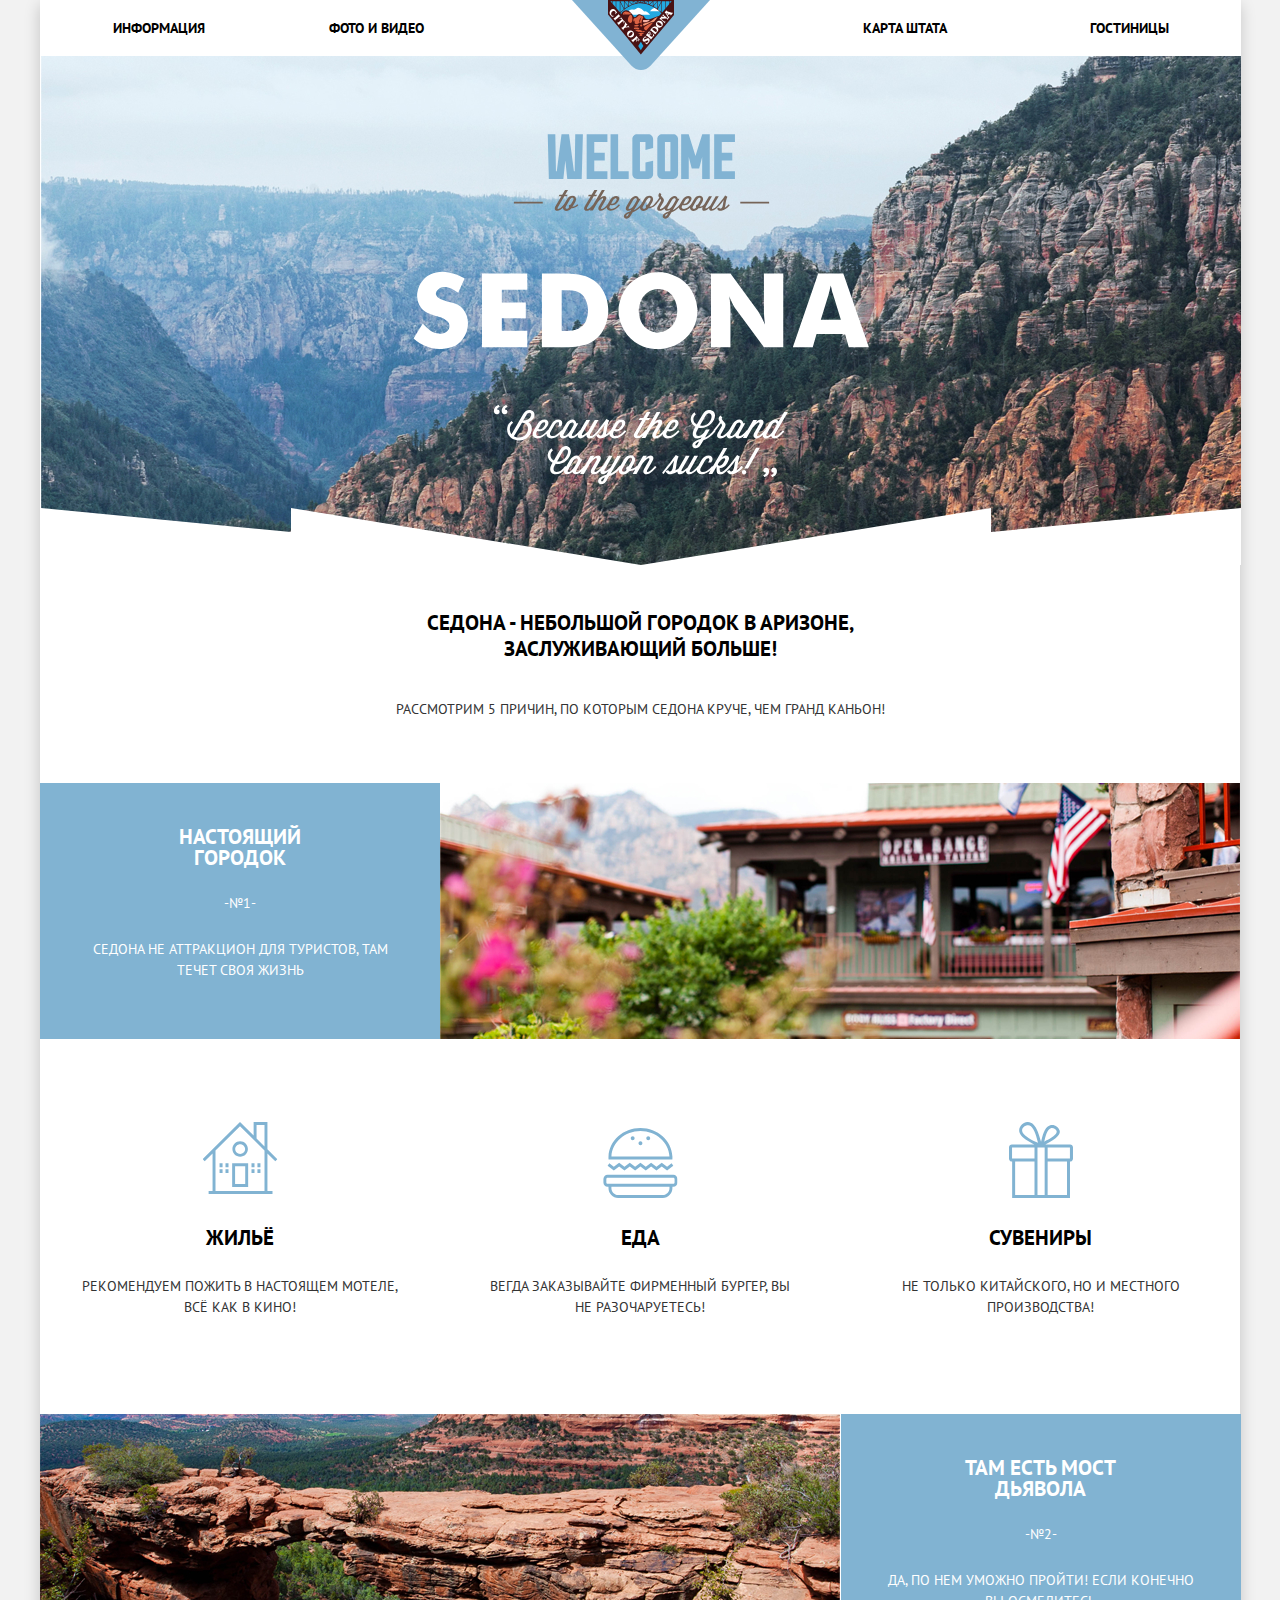
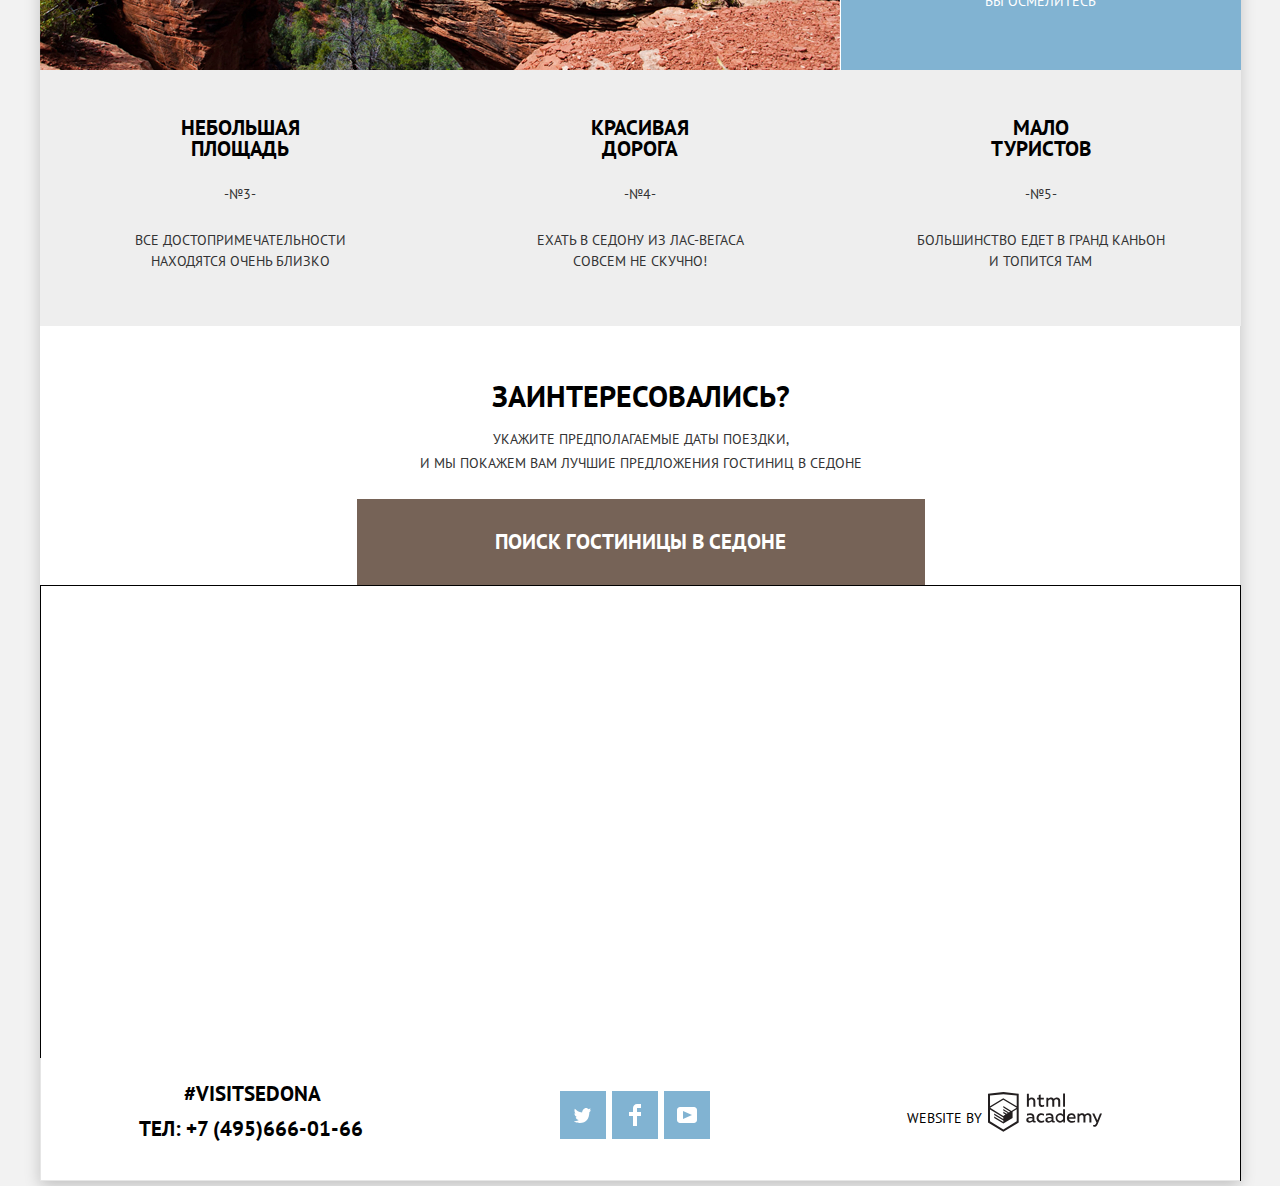
==== index.html @ f9f42993 "Начало скрипта" ====
<!DOCTYPE html>
<html class="page" lang="ru">
<head>
  <meta charset="UTF-8">
  <title>HTML Academy: Седона</title>
  <link href="css/normalize.css" rel="stylesheet">
  <link href="css/style.css" rel="stylesheet">
  <link rel="icon" href="favicon.ico">
  <link rel="icon" href="img/icons/152.svg" type="image/svg+xml">
  <link rel="apple-touch-icon" href="img/icons/152.png">
</head>
<body class="page-body home-body">
<header class="main-header">
  <nav class="main-navigation high-line">
    <ul class="site-list-navigation">
      <li class="site-item">
        <a class="navigation-item" href="#">информация</a>
      </li>
      <li class="site-item">
        <a class="navigation-item" href="#">фото и видео</a>
      </li>
      <li class="site-item">
        <a class="navigation-item" href="#">карта штата</a>
      </li>
      <li class="site-item">
        <a class="navigation-item" href="catalog.html">гостиницы</a>
      </li>
    </ul>
    <a class="main-header-logo" href="index.html">
      <img src="img/logo.svg" width="138" height="70" alt="Логотип сайта городка Седона">
    </a>
  </nav>
</header>
<main class="container">
  <section class="welcome-image">
    <img class="welcome-text" src="img/welcome.svg" width="457" height="351" alt="Приветственные слова">
    <h1 class="visually-hidden">sedona</h1>
  </section>
  <section class="features">
    <div class="promo">
      <h2 class="title promo-slogan high-line">Седона - небольшой городок в Аризоне, заслуживающий больше!</h2>
      <p class="promo-text thin-text gray-text high-line">Рассмотрим 5 причин, по которым Седона круче, чем гранд
        каньон!</p>
    </div>
    <ul class="features-list">
      <li class="feature-item-big">
        <div class="feature-blue">
          <h3 class="title feature-subtitle">Настоящий городок</h3>
          <p class="number thin-text">-№1-</p>
          <p class="thin-text">Седона не аттракцион для туристов, там течет своя жизнь</p>
        </div>
        <img class="feature-img-first" src="img/town.jpg" width="800" height="256" alt="Фото зданий города Седона">
        <ul class="features-list full-w">
          <li class="feature-item">
            <h4 class="title house">Жильё</h4>
            <p class="features-desc-mini thin-text gray-text">Рекомендуем пожить в настоящем мотеле, всё как в кино!</p>
          </li>
          <li class="feature-item">
            <h4 class="title food">Еда</h4>
            <p class="features-desc-mini thin-text gray-text">Вегда заказывайте фирменный бургер, вы не
              разочаруетесь!</p>
          </li>
          <li class="feature-item">
            <h4 class="title souvenirs">Сувениры</h4>
            <p class="features-desc-mini thin-text gray-text">Не только китайского, но и местного производства!</p>
          </li>
        </ul>
      </li>
      <li class="feature-item-big">
        <img class="feature-img-second" src="img/bridge.jpg" width="800" height="256"
             alt="Фото моста дьявола города Сегода">
        <div class="feature-blue">
          <h3 class="title feature-subtitle">Там есть мост дьявола</h3>
          <p class="number thin-text">-№2-</p>
          <p class="thin-text">Да, по нем уможно пройти! Если конечно вы осмелитесь</p>
        </div>
      </li>
      <li class="feature-item">
        <div class="feature-gray">
          <h3 class="title feature-subtitle-gray">Небольшая площадь</h3>
          <p class="number thin-text gray-text">-№3-</p>
          <p class="features-desc thin-text gray-text">Все достопримечательности находятся очень близко</p>
        </div>
      </li>
      <li class="feature-item">
        <div class="feature-gray">
          <h3 class="title feature-subtitle-gray">Красивая дорога</h3>
          <p class="number thin-text gray-text">-№4-</p>
          <p class="features-desc thin-text gray-text">Ехать в Седону из Лас-Вегаса совсем не скучно!</p>
        </div>
      </li>
      <li class="feature-item">
        <div class="feature-gray">
          <h3 class="title feature-subtitle-gray">Мало туристов</h3>
          <p class="number thin-text gray-text">-№5-</p>
          <p class="features-desc thin-text gray-text">Большинство едет в Гранд Каньон и топится там</p>
        </div>
      </li>
    </ul>
  </section>
  <section class="search-hotels">
    <h2 class="search-title">Заинтересовались?</h2>
    <p class="search-info thin-text gray-text">Укажите предполагаемые даты поездки,<br> и мы покажем вам лучшие
      предложения гостиниц в Седоне</p>
    <button class="button button-big button-brown" type="button" aria-label="Форма для выбора дат и количества человек">
      Поиcк гостиницы в Седоне
    </button>
    <section class="search-form modal-close">
    <form class="<!--search-form modal-close--> form-hotels" action="https://echo.htmlacademy.ru" method="post">
      <label class="search-date" for="search-date-in">
        <p class="label-text">Дата заезда:</p>
        <div class="input-data-wrapper">
          <input class="search-input-data" id="search-date-in" type="text" name="date-in" placeholder="24 апреля 2017">
          <svg class="calendar" width="21" height="23" viewBox="0 0 21 23" fill="none"
               xmlns="http://www.w3.org/2000/svg">
            <path fill-rule="evenodd" clip-rule="evenodd"
                  d="M16.406 3.02498H19.251C20.217 3.02498 21 3.84698 21 4.86198V21.164C21 22.179 20.217 23 19.251 23H1.75C0.784 23 0 22.179 0 21.164V4.86198C0 3.84698 0.784 3.02498 1.75 3.02498H4.593V1.64798C4.593 1.26698 4.887 0.958984 5.25 0.958984C5.612 0.958984 5.906 1.26698 5.906 1.64798V3.02498H9.844V1.64798C9.844 1.26698 10.138 0.958984 10.501 0.958984C10.862 0.958984 11.156 1.26698 11.156 1.64798V3.02498H15.094V1.64798C15.094 1.26698 15.387 0.958984 15.75 0.958984C16.112 0.958984 16.406 1.26698 16.406 1.64798V3.02498ZM19.5646 21.484C19.6466 21.3979 19.691 21.2828 19.688 21.164H19.689V4.86198C19.689 4.60898 19.493 4.40298 19.252 4.40298H16.407V5.78098C16.407 6.16198 16.113 6.46998 15.751 6.46998C15.388 6.46998 15.095 6.16198 15.095 5.78098V4.40298H11.157V5.78098C11.157 6.16198 10.863 6.46998 10.502 6.46998C10.139 6.46998 9.845 6.16198 9.845 5.78098V4.40298H5.907V5.78098C5.907 6.16198 5.613 6.46998 5.251 6.46998C4.888 6.46998 4.594 6.16198 4.594 5.78098V4.40298H1.75C1.50263 4.40953 1.30696 4.61458 1.312 4.86198V21.164C1.30696 21.4114 1.50263 21.6164 1.75 21.623H19.251C19.3698 21.6201 19.4826 21.5701 19.5646 21.484Z"
                  fill="#A9A9A9"/>
            <path fill-rule="evenodd" clip-rule="evenodd"
                  d="M4.59399 9.2251H7.21899V11.2911H4.59399V9.2251ZM4.59399 12.6681H7.21899V14.7351H4.59399V12.6681ZM7.21899 16.1121H4.59399V18.1781H7.21899V16.1121ZM9.18799 16.1121H11.813V18.1781H9.18799V16.1121ZM11.813 12.6681H9.18799V14.7351H11.813V12.6681ZM9.18799 9.2251H11.813V11.2911H9.18799V9.2251ZM16.406 16.1121H13.781V18.1781H16.406V16.1121ZM13.781 12.6681H16.406V14.7351H13.781V12.6681ZM16.406 9.2251H13.781V11.2911H16.406V9.2251Z"
                  fill="#A9A9A9"/>
          </svg>
        </div>
      </label>
      <label class="search-date" for="search-date-out">
        <p class="label-text">Дата выезда:</p>
        <div class="input-data-wrapper">
          <input class="search-input-data" id="search-date-out" type="text" name="date-out" placeholder="4 июля 2017">
          <svg class="calendar" width="21" height="23" viewBox="0 0 21 23" fill="none"
               xmlns="http://www.w3.org/2000/svg">
            <path fill-rule="evenodd" clip-rule="evenodd"
                  d="M16.406 3.02498H19.251C20.217 3.02498 21 3.84698 21 4.86198V21.164C21 22.179 20.217 23 19.251 23H1.75C0.784 23 0 22.179 0 21.164V4.86198C0 3.84698 0.784 3.02498 1.75 3.02498H4.593V1.64798C4.593 1.26698 4.887 0.958984 5.25 0.958984C5.612 0.958984 5.906 1.26698 5.906 1.64798V3.02498H9.844V1.64798C9.844 1.26698 10.138 0.958984 10.501 0.958984C10.862 0.958984 11.156 1.26698 11.156 1.64798V3.02498H15.094V1.64798C15.094 1.26698 15.387 0.958984 15.75 0.958984C16.112 0.958984 16.406 1.26698 16.406 1.64798V3.02498ZM19.5646 21.484C19.6466 21.3979 19.691 21.2828 19.688 21.164H19.689V4.86198C19.689 4.60898 19.493 4.40298 19.252 4.40298H16.407V5.78098C16.407 6.16198 16.113 6.46998 15.751 6.46998C15.388 6.46998 15.095 6.16198 15.095 5.78098V4.40298H11.157V5.78098C11.157 6.16198 10.863 6.46998 10.502 6.46998C10.139 6.46998 9.845 6.16198 9.845 5.78098V4.40298H5.907V5.78098C5.907 6.16198 5.613 6.46998 5.251 6.46998C4.888 6.46998 4.594 6.16198 4.594 5.78098V4.40298H1.75C1.50263 4.40953 1.30696 4.61458 1.312 4.86198V21.164C1.30696 21.4114 1.50263 21.6164 1.75 21.623H19.251C19.3698 21.6201 19.4826 21.5701 19.5646 21.484Z"
                  fill="#A9A9A9"/>
            <path fill-rule="evenodd" clip-rule="evenodd"
                  d="M4.59399 9.2251H7.21899V11.2911H4.59399V9.2251ZM4.59399 12.6681H7.21899V14.7351H4.59399V12.6681ZM7.21899 16.1121H4.59399V18.1781H7.21899V16.1121ZM9.18799 16.1121H11.813V18.1781H9.18799V16.1121ZM11.813 12.6681H9.18799V14.7351H11.813V12.6681ZM9.18799 9.2251H11.813V11.2911H9.18799V9.2251ZM16.406 16.1121H13.781V18.1781H16.406V16.1121ZM13.781 12.6681H16.406V14.7351H13.781V12.6681ZM16.406 9.2251H13.781V11.2911H16.406V9.2251Z"
                  fill="#A9A9A9"/>
          </svg>
        </div>
      </label>
      <div class="search-number-people">
        <label class="search-number" for="search-adults">
          <p class="label-text">Взрослые:</p>
          <div class="input-number-wrapper">
            <button class="button-number" type="button" aria-label="Уменьшить количество взрослых на один">
              <svg class="minus" width="12" height="3" viewBox="0 0 12 3" fill="none"
                   xmlns="http://www.w3.org/2000/svg">
                <rect width="12" height="3" fill="#A9A9A9"/>
              </svg>
            </button>
            <input class="search-input-number" type="text" name="adults" min="1" value="2" id="search-adults">
            <button class="button-number" type="button" aria-label="Увеличить количество взрослых на один">
              <svg class="plus" width="11" height="11" viewBox="0 0 11 11" fill="none"
                   xmlns="http://www.w3.org/2000/svg">
                <path fill-rule="evenodd" clip-rule="evenodd"
                      d="M4.23086 6.76932V11H6.76932V6.76932H11V4.23086H6.76932V0H4.23085V4.23086H0V6.76932H4.23086Z"
                      fill="#A9A9A9"/>
              </svg>
            </button>
          </div>
        </label>
        <label class="search-number" for="search-kids">
          <p class="label-text">Дети:</p>
          <div class="input-number-wrapper">
            <button class="button-number" type="button" aria-label="Уменьшить количество детей на один">
              <svg class="minus" width="12" height="3" viewBox="0 0 12 3" fill="none"
                   xmlns="http://www.w3.org/2000/svg">
                <rect width="12" height="3" fill="#A9A9A9"/>
              </svg>
            </button>
            <input class="search-input-number" type="text" name="kids" min="0" value="0" id="search-kids">
            <button class="button-number" type="button" aria-label="Увеличить количество детей на один">
              <svg class="plus" width="11" height="11" viewBox="0 0 11 11" fill="none"
                   xmlns="http://www.w3.org/2000/svg">
                <path fill-rule="evenodd" clip-rule="evenodd"
                      d="M4.23086 6.76932V11H6.76932V6.76932H11V4.23086H6.76932V0H4.23085V4.23086H0V6.76932H4.23086Z"
                      fill="#A9A9A9"/>
              </svg>
            </button>
          </div>
        </label>
      </div>
      <button class="button button-search button-blue" type="submit"
              aria-label="Отобразить найденный результат по заданым параметрам">Найти
      </button>
    </form>
    </section>
  </section>
  <section class="map">
    <h2 class="visually-hidden">Как до нас добраться?</h2>
    <iframe
      src="https://www.google.com/maps/embed?pb=!1m18!1m12!1m3!1d52385.135673173565!2d-111.83024392591014!3d34.85444379104851!2m3!1f0!2f0!3f0!3m2!1i1024!2i768!4f13.1!3m3!1m2!1s0x872da132f942b00d%3A0x5548c523fa6c8efd!2sSedona%2C%20AZ%2086336%2C%20USA!5e0!3m2!1sen!2sua!4v1613249019966!5m2!1sen!2sua"
      width="1199" height="594" style="border:1px;" allowfullscreen title="Карта городка Седона" aria-hidden="false"
      tabindex="0"></iframe>
  </section>
</main>
<footer class="main-footer home-footer">
  <address class="footer-address">
    <a class="footer-contacts hashtag" href="#">#visitsedona</a>
    <p class="footer-contacts phone"> ТЕЛ:
      <a class="footer-contacts" href="tel:+74956660166">+7 (495)666-01-66</a>
    </p>
  </address>
  <ul class="social-list">
    <li>
      <a class="social-button" href="#">
        <span class="visually-hidden">twitter</span>
        <svg width="17" height="16" viewBox="0 0 17 16" fill="none" xmlns="http://www.w3.org/2000/svg">
          <path
            d="M10.95 1.14409C12.635 0.648089 13.934 1.41409 14.527 2.32309C15.2 2.09209 15.858 1.84209 16.538 1.61509C16.5249 2.30145 16.2117 2.94761 15.681 3.38309C16.366 3.55309 16.985 2.89209 16.985 2.89209C16.816 3.89209 15.979 4.68009 15.422 4.91609C15.191 11.6661 12.247 16.1331 5.34498 15.9981H4.89898C4.48898 15.9981 0.734977 15.5381 0.000976562 14.1111C2.27198 14.3071 3.89398 13.6891 4.69398 12.9341C3.73398 12.6341 2.01498 12.4571 1.71498 9.98409C2.06398 10.0901 2.27898 10.2121 2.90498 10.1031C1.70498 9.24709 0.373977 8.53009 0.447977 6.33009C0.732977 6.65809 1.51498 6.86609 1.78798 6.80209C1.08498 6.56109 -0.182023 3.44209 0.893977 1.85009C2.71198 3.70409 4.62898 5.45609 8.04598 5.62309C8.25398 3.33009 9.18298 1.79309 10.95 1.14409Z"
            fill="white"/>
        </svg>
      </a>
    </li>
    <li>
      <a class="social-button" href="#">
        <span class="visually-hidden">facebook</span>
        <svg width="12" height="22" viewBox="0 0 12 22" fill="none" xmlns="http://www.w3.org/2000/svg">
          <path d="M12 4V0H8C5.79086 0 4 1.79086 4 4V8H0V12H4V22H8V12H12V8H8V4H12Z" fill="white"/>
        </svg>
      </a>
    </li>
    <li>
      <a class="social-button" href="#">
        <span class="visually-hidden">YouTube</span>
        <svg width="20" height="16" viewBox="0 0 20 16" fill="none" xmlns="http://www.w3.org/2000/svg">
          <path fill-rule="evenodd" clip-rule="evenodd"
                d="M3 0H17C18.65 0 20 1.35 20 3V13C20 14.65 18.65 16 17 16H3C1.35 16 0 14.65 0 13V3C0 1.35 1.35 0 3 0ZM6.027 4.002V11.998L15.014 8L6.027 4.002Z"
                fill="white"/>
        </svg>
      </a>
    </li>
  </ul>
  <div class="footer-copyright">
    <p class="text-copyright">website by</p>
    <a class="copyright" href="https://htmlacademy.ru">
      <span class="visually-hidden">html academy</span>
      <svg width="115" height="41" viewBox="0 0 115 41" fill="none" xmlns="http://www.w3.org/2000/svg">
        <path fill-rule="evenodd" clip-rule="evenodd"
              d="M15.5197 1.05737H15.3509L0 2.71895V31.4945L15.3509 40.8382L30.7018 31.4945V2.71895L15.5197 1.05737ZM77.0183 2.62185H75.0876V15.7311H77.0183V2.62185ZM40.8619 2.63264V7.76843C41.6131 6.9864 42.6386 6.5436 43.7105 6.53843C44.6823 6.47908 45.6329 6.84495 46.3253 7.54479C47.0177 8.24462 47.3866 9.21244 47.3399 10.2068V15.7634H45.367V10.4658C45.4231 9.94897 45.2754 9.43059 44.9566 9.02553C44.6377 8.62047 44.174 8.36218 43.6683 8.3079H43.3518C42.3456 8.36979 41.4321 8.9295 40.9041 9.80764V15.7634H38.8995V2.63264H40.8619ZM77.0183 31.4837H75.2775V30.0595C74.4828 31.1353 73.23 31.7538 71.9119 31.7211C69.4751 31.5528 67.5825 29.4822 67.5825 26.9845C67.5825 24.4867 69.4751 22.4162 71.9119 22.2479C73.1195 22.2052 74.2818 22.7203 75.0771 23.6505V18.3205H77.0183V31.4837ZM47.0656 30.0595C47.263 30.0515 47.4583 30.0152 47.6459 29.9516V31.3866C47.2482 31.5404 46.826 31.6172 46.4009 31.6132C45.6482 31.6769 44.9394 31.2429 44.639 30.5342C43.7036 31.31 42.5302 31.7227 41.3261 31.6995C39.733 31.6995 38.256 30.804 38.256 28.9482C38.256 26.65 40.3661 25.9379 42.1702 25.9379C42.9402 25.9505 43.707 26.0408 44.4596 26.2076V25.884C44.4596 24.805 43.6578 23.9742 42.1491 23.9742C41.0585 23.9764 39.9804 24.2116 38.9839 24.6647V22.8305C40.0678 22.451 41.204 22.2506 42.3495 22.2371C44.8394 22.2371 46.3693 23.4455 46.3693 26.1753V29.4121C46.3546 29.5668 46.401 29.721 46.4981 29.8406C46.5951 29.9601 46.7349 30.035 46.8862 30.0487H47.0656V30.0595ZM40.2711 28.8403C40.298 29.229 40.4761 29.5905 40.7655 29.844C41.055 30.0974 41.4317 30.2217 41.8115 30.189H41.9275C42.8819 30.1906 43.7973 29.8022 44.4702 29.11V27.5779C43.842 27.4414 43.2026 27.3655 42.5605 27.3513C41.5055 27.3513 40.2817 27.7074 40.2817 28.8403H40.2711ZM56.0229 22.9384C55.1962 22.4632 54.2596 22.2246 53.3115 22.2479H52.9422C51.7332 22.2873 50.5891 22.8166 49.7619 23.7192C48.9347 24.6218 48.4923 25.8236 48.5321 27.06V27.5024C48.6957 30.0004 50.805 31.8921 53.2482 31.7318C54.2519 31.7555 55.2477 31.5452 56.1601 31.1168V29.2718C55.3769 29.7215 54.4945 29.9591 53.5963 29.9624C52.5199 30.0288 51.4963 29.4793 50.9385 28.5356C50.3806 27.5918 50.3806 26.4095 50.9385 25.4658C51.4963 24.522 52.5199 23.9725 53.5963 24.039C54.461 24.0357 55.3066 24.2989 56.0229 24.7942V22.9384ZM66.1514 30.0595C66.3488 30.0515 66.5441 30.0152 66.7317 29.9516V31.3866C66.334 31.5404 65.9118 31.6172 65.4867 31.6132C64.734 31.6769 64.0252 31.2429 63.7248 30.5342C62.7894 31.31 61.616 31.7227 60.4119 31.6995C58.8188 31.6995 57.3417 30.804 57.3417 28.9482C57.3417 26.65 59.4518 25.9379 61.256 25.9379C62.0259 25.9505 62.7928 26.0408 63.5454 26.2076V25.884C63.5454 24.805 62.7436 23.9742 61.2349 23.9742C60.1443 23.9764 59.0662 24.2116 58.0697 24.6647V22.8305C59.1536 22.451 60.2897 22.2506 61.4353 22.2371C63.9252 22.2371 65.455 23.4455 65.455 26.1753V29.4121C65.4404 29.5668 65.4868 29.721 65.5838 29.8406C65.6809 29.9601 65.8207 30.035 65.972 30.0487H66.1514V30.0595ZM59.855 29.8481C59.5632 29.5943 59.3837 29.2311 59.3569 28.8403H59.378C59.378 27.7074 60.5385 27.3513 61.6569 27.3513C62.299 27.3655 62.9383 27.4414 63.5665 27.5779V29.11C62.8937 29.8022 61.9782 30.1906 61.0239 30.189H60.9078C60.5263 30.2247 60.1469 30.1019 59.855 29.8481ZM69.3271 26.9305C69.3271 25.2859 70.6308 23.9526 72.239 23.9526L72.2601 24.0066C73.4742 24.0066 74.5742 24.7382 75.0665 25.8732V28.0311C74.5856 29.1871 73.4673 29.9296 72.239 29.9084C70.6308 29.9084 69.3271 28.5752 69.3271 26.9305ZM83.3486 22.2479C86.8408 22.2479 88.0541 25.1395 87.4844 27.7397H80.922C81.1436 29.3582 82.6839 30.0163 84.2876 30.0163C85.2509 30.0196 86.2027 29.8021 87.0729 29.3797V31.1061C86.0736 31.5421 84.9939 31.7519 83.9078 31.7211C81.2385 31.7211 78.8963 30.189 78.8963 26.9521C78.8362 25.7502 79.2482 24.5736 80.0408 23.6841C80.8334 22.7945 81.9408 22.2658 83.1165 22.2155H83.3486V22.2479ZM80.8693 26.1753C80.9704 24.8237 82.1216 23.8104 83.4436 23.9095H83.4858C84.1064 23.8531 84.7196 24.08 85.1612 24.5295C85.6028 24.979 85.8275 25.6051 85.7752 26.24H80.8693V26.1753ZM89.489 31.4621V22.4961H91.2298V23.575C91.9777 22.7197 93.041 22.2229 94.1628 22.2047C95.2951 22.1328 96.3712 22.7163 96.9482 23.7153C97.7407 22.8335 98.8477 22.3161 100.018 22.2803C100.952 22.2327 101.859 22.6011 102.507 23.2901C103.154 23.9792 103.478 24.9213 103.394 25.8732V31.4837H101.39V25.9271C101.437 25.4734 101.306 25.0191 101.024 24.6647C100.743 24.3104 100.336 24.0852 99.8917 24.039H99.6174C98.7512 24.0941 97.9525 24.536 97.4335 25.2474V31.4837H95.4289V25.9271C95.4728 25.47 95.3357 25.0139 95.0481 24.6611C94.7606 24.3082 94.3467 24.088 93.8991 24.0497H93.6881C92.7466 24.1344 91.8915 24.6449 91.3564 25.4416V31.5161H89.5312L89.489 31.4621ZM113.977 22.4745H111.972L109.324 29.2718L106.306 22.4853H104.196L108.417 31.5484L108.237 32.0016C107.72 33.3611 107.003 34.0516 106.053 34.0516C105.75 34.0548 105.447 34.0112 105.156 33.9221V35.6161C105.536 35.7125 105.926 35.7632 106.317 35.7671C107.646 35.7671 108.902 35.0226 109.851 32.6813L113.977 22.4745ZM52.689 6.78658V3.54974L50.7266 4.01369V6.73264H49.144V8.49132H50.7899V12.9905C50.7231 13.817 51.0244 14.6301 51.61 15.2038C52.1955 15.7775 53.0028 16.0505 53.8073 15.9468C54.5996 15.9535 55.3875 15.8259 56.139 15.5692V13.8429C55.5727 14.0781 54.9672 14.199 54.356 14.199C53.2165 14.199 52.689 13.8105 52.689 12.6237V8.5129H55.8541V6.78658H52.689ZM58.3862 15.7526V6.75421H60.1376V7.83316C60.8811 6.97655 61.9403 6.476 63.0601 6.45211C64.1624 6.38099 65.2146 6.93142 65.8032 7.88711C66.5958 7.00534 67.7028 6.48794 68.8734 6.45211C69.8138 6.41462 70.7233 6.79859 71.364 7.50353C72.0046 8.20846 72.3126 9.16418 72.2073 10.1205V15.7418H70.2028V10.1853C70.2499 9.73151 70.1184 9.27721 69.8373 8.92287C69.5561 8.56853 69.1485 8.34334 68.7046 8.29711H68.4619C67.5957 8.35228 66.797 8.7942 66.278 9.50553V15.7418H64.2734V10.1853C64.3206 9.73151 64.1891 9.27721 63.9079 8.92287C63.6268 8.56853 63.2191 8.34334 62.7752 8.29711H62.5326C61.5911 8.38181 60.736 8.89229 60.2009 9.68895V15.7634H58.3862V15.7526ZM28.6972 30.3033L28.7078 30.2968L28.6972 30.3184V30.3033ZM28.6972 18.3205V30.3033L15.3509 38.4321L2.00459 30.3184V18.5147L15.2876 26.6068V28.0311L6.18257 22.5284V23.9418L15.3404 29.5632V31.0629L6.19312 25.4955V26.9521L15.3509 32.5734L24.5826 26.9197V20.8129L28.6972 18.3205ZM28.7078 16.7776L25.0362 18.9355L23.3482 20.0145L15.3087 15.0837V16.4971L22.156 20.7266L22.0083 20.8237L20.9532 21.4063L15.2876 17.9537V19.3995L19.761 22.1184L18.706 22.8413L15.3298 20.7913V22.2047L17.5454 23.5426L15.2982 24.9021L2.11009 16.864L15.3087 8.72869L28.7078 16.7776ZM15.2876 7.27211L28.7078 15.3534V4.56395L15.3615 3.12895L2.01514 4.56395V15.3534L15.2876 7.27211Z"
              fill="#231F20"/>
      </svg>
    </a>
  </div>
</footer>
<script src="js/script.js"></script>
</body>
</html>
---- css/style.css ----
/*Fonts*/

@font-face {
  font-family: "PT Sans";
  src: local("Fonts"),
  url("../fonts/PTSans.woff2") format("woff2");
url("../fonts/PTSans.woff") format("woff");
  font-weight: 400;
  font-style: normal;
}

@font-face {
  font-family: "PT Sans";
  src: local("Fonts"),
  url("../fonts/PTSans-Bold.woff2") format("woff2");
url("../fonts/PTSans-Bold.woff") format("woff");
  font-weight: 700;
  font-style: normal;
}

/* Variables */
:root {
  --basic-black: #000000;
  --basic-extra-gray: #333333;
  --basic-white: #ffffff;
  --basic-light: #F2F2F2;
  --basic-light-gray: #EEEEEE;
  --basic-dark-gray: #666666;

  --special-blue: #81b3d2;
  --special-blue-extra: #669EC0;
  --special-blue-dark: #5496BD;
  --special-brown-light: #766357;
  --special-brown: #604E43;
  --special-brown-dark: #503E33;
  --special-dark: #231F20;
  --special-blue-gray: #BDBBBC;
  --special-gray-input: #EBEBEB;
  --special-gray-line: #E5E5E5;
  --special-gray: #CACACA;
  --special-gray-disabled: #6A6A6A;
  --special-gray--controls: #ABABAB;
  --special-white: rgba(255, 255, 255, .3);
  --special-gray--shadow: rgba(177, 177, 177, .3);
}

/* Global */
.page {
  height: 100%;
  background-color: var(--basic-light);
}

.page-body {
  font-family: "PT Sans", "Arial", sans-serif;
  font-size: 14px;
  line-height: 21px;
  font-weight: 700;
  color: var(--basic-black);
  text-transform: uppercase;
  background-color: var(--basic-white);
  min-height: 100%;
  display: grid;
  grid-template-rows: min-content 1fr min-content;
  align-content: start;
  box-shadow: 0 5px 15px rgba(0, 1, 1, 0.2);
  width: 1200px;
  margin: 0 auto;

}

.home-body {
  position: relative;
}

.visually-hidden {
  position: absolute;
  width: 1px;
  height: 1px;
  margin: -1px;
  border: 0;
  padding: 0;
  white-space: nowrap;
  clip-path: inset(100%);
  clip: rect(0 0 0 0);
  overflow: hidden;
}

.thin-text {
  font-weight: 400;
}

a {
  text-decoration: none;
}

img {
  max-width: 100%;
  height: auto;
}

ul {
  list-style: none;
  padding: 0;
}

.title {
  font-size: 21px;
}

.gray-text {
  color: var(--basic-extra-gray);
}

.high-line {
  line-height: 26px;
}

.main-header {
  width: 1200px;
  height: 56px;
  margin: 0 auto;
}

.main-header-logo {
  width: 138px;
  height: 70px;
  left: 50%;
  top: 0;
  transform: translate(-50%);
  position: absolute;
  z-index: 1;
}

/* Main navigation */

.main-navigation {
  background-color: var(--basic-white);
  position: relative;
}

/* Site navigation */

.site-list-navigation {
  list-style: none;
  width: 1200px;
  margin: 0;
  padding: 15px 72px;
  display: grid;
  grid-template-columns: 1fr 1fr 2fr 1fr 1fr;
  box-sizing: border-box;
}

.site-item {
  text-align: center;
}

.site-item:first-child {
  text-align: left;
}

.site-item:last-child {
  text-align: right;
}

.site-item:nth-child(3) {
  grid-column-start: 4;
}

.navigation-item {
  color: var(--basic-black);
}

.navigation-item:hover {
  color: var(--special-blue);
}

.navigation-item:active {
  color: var(--basic-black);
  opacity: 0.3;
}

.active-page {
  color: var(--special-brown-light);
}

/*Conteiner*/

.welcome-image {
  margin: 0 auto;
  background-image: url(../img/background1.jpg);
  width: 1200px;
  height: 509px;
  position: relative;
}

.welcome-text {
  width: 457px;
  height: 351px;
  padding: 78px 372px 25px;
}

.welcome-image::after {
  content: "";
  position: absolute;
  background: url(../img/Shape.svg);
  width: 1200px;
  height: 57px;
  bottom: 0;
}

.promo {
  padding: 45px;
  margin: 0;
}

.promo-slogan {
  margin: 0 300px 34px;
}

.promo-text {
  margin: 16px 0;
}

/* Features */

.features {
  text-align: center;
}

.features-list {
  display: grid;
  grid-template-columns: 1fr 1fr 1fr;
  margin: 0;
}

.feature-item-big {
  grid-column-start: 1;
  grid-column-end: 4;
  display: grid;
  grid-template-columns: 1fr 1fr 1fr;
}

.feature-img-first {
  grid-column-start: 2;
  grid-column-end: 4;
  width: 800px;
  height: 256px;
}

.feature-img-second {
  grid-column-start: 1;
  grid-column-end: 3;
  width: 800px;
  height: 256px;
}

.feature-item .title {
  position: relative;
}

.house::before {
  content: "";
  height: 76px;
  width: 75px;
  background: url(../img/icon-1.svg) no-repeat;
  position: absolute;
  bottom: 50px;
  left: 50%;
  transform: translateX(-50%);

}

.food::before {
  content: "";
  height: 70px;
  width: 75px;
  background: url(../img/icon-3.svg) no-repeat;
  position: absolute;
  bottom: 50px;
  left: 50%;
  transform: translateX(-50%);
}

.souvenirs::before {
  content: "";
  height: 77px;
  width: 64px;
  background: url(../img/icon-2.svg) no-repeat;
  position: absolute;
  bottom: 50px;
  left: 50%;
  transform: translateX(-50%);

}

.full-w {
  grid-column-start: 1;
  grid-column-end: 4;
  box-sizing: border-box;
  margin: 160px auto 82px;
}

.features-desc-mini {
  padding: 0 40px;
}

.feature-blue {
  color: var(--basic-white);
  background-color: var(--special-blue);
  padding: 43px;

}

.feature-subtitle {
  margin: 0 55px;
}

.number {
  margin: 25px auto;
}

.feature-gray {
  background-color: var(--basic-light-gray);
  margin: 0;
  padding-top: 47px;
  min-height: 256px;
  box-sizing: border-box;
  text-align: center;
}

.feature-subtitle-gray {
  padding: 0 130px;
  margin: 0;
}

.features-desc {
  padding: 0 71px;
}

/*Search*/

.search-hotels {
  text-align: center;
  padding-top: 58px;
}

.search-title {
  font-size: 30px;
  line-height: 24px;
  margin: 0;
}

.search-info {
  line-height: 24px;
  margin: 4px auto 24px;
  padding-top: 15px;
  text-align: center;
}

.search-form {
  width: 568px;
  height: 395px;
  padding: 55px;
  display: flex;
  flex-direction: column;
  box-sizing: border-box;
  flex-wrap: wrap;
  background-color: var(--basic-white);
  box-shadow: 0 7px 15px rgba(0, 1, 1, 0.15);
  position: absolute;
  left: 317px;
}

.input-data-wrapper {
  display: flex;
  width: 346px;
  height: 38px;
  background-color: var(--basic-light);
  align-items: center;
  position: relative;
}

.search-input-data {
  background-color: transparent;
  border: none;
  outline: none;
  width: 346px;
  height: 38px;
  margin: 0;
  padding-left: 12px;
  font-family: "PT Sans", "Arial", sans-serif;
  font-size: 14px;
  font-weight: 700;
  color: var(--basic-black);
  text-transform: uppercase;
  line-height: 26;
}

.search-input-data::placeholder {
  font-family: "PT Sans", "Arial", sans-serif;
  font-size: 14px;
  font-weight: 700;
  color: var(--basic-black);
  text-transform: uppercase;
  line-height: 26;
}

.search-date {
  display: flex;
  justify-content: space-between;
  margin-bottom: 29px;
}

.label-text {
  line-height: 26px;
  padding-top: 7px;
  margin: 0;
  height: 24px;
}

.calendar {
  margin-left: 90%;
  position: absolute;
}

.search-number-people {
  display: flex;
  justify-content: space-between;
}

.input-number-wrapper {
  display: flex;
  justify-content: space-between;
  width: 114px;
  height: 38px;
  background-color: var(--basic-light);
  align-items: center;
  padding: 6px 12px;
  text-align: center;
  box-sizing: border-box;
  margin-left: 40px;
}

.search-number {
  display: flex;
}

.button-number {
  outline: none;
  border: none;
  background-color: transparent;
  display: flex;
  width: 38px;
  height: 38px;
  padding: 0;
  justify-content: center;
  align-items: center;
}

.search-input-number {
  font-family: "PT Sans", "Arial", sans-serif;
  font-size: 14px;
  line-height: 26px;
  font-weight: 700;
  color: var(--basic-black);
  width: 36px;
  height: 26px;
  border: none;
  outline: none;
  background-color: transparent;
  text-align: center;
  padding: 0;
}

.button-search {
  margin-top: 54px;
  padding: 16px 182px;
  width: 458px;
  height: 58px;
  line-height: 26px;
  font-size: 21px;
}

.input-data-wrapper:hover {
  background-color: var(--special-gray-input);
}

.search-input-data:focus {
  background-color: var(--basic-white);
  border: 2px solid var(--special-gray-line);
  outline: none;
}

.calendar:hover path {
  fill: var(--basic-black);
}

.calendar:active path {
  fill: var(--special-blue);
}

.plus:hover path {
  fill: var(--basic-black);
}

.plus:active path {
  fill: var(--special-blue);
}

.minus:hover rect {
  fill: var(--basic-black);
}

.minus:active rect {
  fill: var(--special-blue);
}

/*Button*/

.button {
  color: var(--basic-white);
  font-weight: 700;
  text-transform: uppercase;
  border: none;
}

.button-mini {
  padding: 3px 17px 3px 16px;
}

.button-big {
  font-size: 21px;
  line-height: 26px;
  width: 568px;
  height: 86px;
}

.button-brown {
  background-color: var(--special-brown-light);
}

.button-brown:hover {
  background-color: var(--special-brown);
}

.button-brown:active {
  background-color: var(--special-brown-dark);
  color: var(--special-white);
}
.modal-show {
  display: block;
}
.modal-close {
  display: none;
}
/*Map*/
.map {
  width: 1199px;
  height: 594px;
  border: 1px solid var(--basic-black);
  /*display: block;*/

}

/*Footer*/

.main-footer {
  background-color: rgba(255, 255, 255, 0.9);
  width: 100%;
  bottom: 0;
  display: flex;
  justify-content: space-around;
  padding: 23px 0 36px;
}

.home-footer {
  position: absolute;
}

.footer-contacts {
  margin: 0;
  font-size: 21px;
  line-height: 26px;
  color: var(--basic-black);
}
.footer-address {
  font-style: normal;
}
.hashtag {
  padding-left: 45px;
}

.phone {
  margin-top: 9px;
}

.social-list {
  display: flex;
  flex-wrap: wrap;
  justify-content: space-between;
  align-content: center;
  width: 150px;
  padding-top: 5px;
  margin: 0;
}

.social-button {
  display: flex;
  align-items: center;
  justify-content: center;
  width: 46px;
  height: 48px;
  background-color: var(--special-blue);
}

.social-button:hover {
  background-color: var(--special-blue-extra);
}

.social-button:active {
  background-color: var(--special-blue-dark);
}

.social-button:active path {
  fill-opacity: 0.3;
}

.footer-copyright {
  display: flex;
  width: 196px;
  justify-content: space-between;
  padding-top: 10px;
  padding-right: 39px;
}

.copyright:hover path {
  fill: var(--special-blue);
}

.copyright:active path {
  fill: var(--special-blue-gray);
}

.text-copyright {
  line-height: 26px;
  font-weight: 400;
}

/* Стилизация внутренней страницы*/

/*Flex*/

.sorting {
  display: flex;
  padding: 29px 73px 31px 73px;
}

.sorting-title {
  line-height: 26px;
  margin: 0 50px 0 0;
  padding: 0;
}

.sorting-subtitle {
  line-height: 18px;
  margin: 4px 40px 0 0;
  padding: 0;
}

.sorting-controls {
  display: flex;
  margin: 0 0 0 auto;
  justify-content: space-between;
  width: 34px;
}

/*Не уверена что сделала верно.
Задала свойство ссылке только стрелочке вверх, по макету вторая нажата, соответственно не активная.
Нужно задать свойство общему классу стрелок и что-то сделать с не активной, или так верно?
Получается что если так, то много лишних кассов. Нужет совет, классы никакие не убирала */
.ascending path {
  font: var(--special-gray);
}

.ascending:hover path {
  fill: var(--basic-black);
}

.ascending:active path {
  fill: var(--special-blue);
}

.assortment-list {
  display: flex;
  margin: 0;
  padding-top: 3px;
  list-style: none;
}

.assortment-item {
  display: flex;
  margin-right: 32px;
  color: var(--basic-black);
  opacity: 0.3;
  border-bottom: 1px dashed var(--special-blue);
}

.assortment-item:hover {
  color: var(--special-blue);
  opacity: 1;
}

.assortment-item:active {
  color: var(--basic-black);
  border-bottom-style: none;
}

.active-item {
  color: var(--special-blue);
  border-bottom-style: none;
  opacity: 1;
}

.hotels-list {
  display: flex;
  flex-wrap: wrap;
  margin: 0;
  padding: 0;
  list-style: none;
}

.hotels-item {
  width: 100%;
  border-top: 1px solid var(--special-gray-line);
  border-bottom: 1px solid var(--special-gray-line);
  display: flex;
  padding: 30px 73px;
}

.hotels-foto {
  width: 135px;
  height: 90px;
  margin-right: 29px;
}

.type-price {
  display: flex;
}

.type-price-text {
  width: 107px;
  margin: 5px 9px 15px 0;
}

.hotels {
  margin: 0;
  padding: 0;
  color: var(--basic-black);
}

.hotels-info {
  display: flex;
  flex-direction: column;
}

.result-buttons a {
  margin-right: 3px;
}

/*Button*/

.button-blue {
  background-color: var(--special-blue);
}

.button-blue:hover {
  background-color: var(--special-blue-extra);
}

.button-blue:active {
  background-color: var(--special-blue-dark);
  color: var(--special-white);
}

.rating-text {
  padding: 3px 12px 3px 15px;
  margin: 0;
  text-align: center;
  color: var(--basic-dark-gray);
  background-color: var(--basic-light);
}

.hotels:hover {
  color: var(--special-blue);
}

.hotels:active {
  color: var(--basic-black);
  opacity: 0.3;
}

.rating-block {
  margin-left: auto;
  align-self: flex-end;
}

.stars-list {
  padding-bottom: 47px;
  display: flex;
  justify-content: flex-end;
}

.star {
  margin-right: 5px;
}

.star:last-child {
  margin-right: 0;
}

.filters {
  background-image: url(../img/background.jpg);
  width: 1200px;
  height: 217px;
}

.filter-category {
  display: flex;
  padding: 27px 73px 31px;
}

.filter {
  border: none;
  padding: 0;
  margin: 0;
}

.type-housing {
  padding-left: 117px;

}

.filter-title {
  margin-bottom: 24px;
  font-size: 16px;
  color: var(--basic-white)
}

.filter-list {
  padding: 0;
  margin: 0;
  list-style: none;
  font-weight: 400;
  color: var(--basic-white);
}

.filter-option {
  margin-bottom: 25px;
  position: relative;
  margin-left: 42px;
}

.filter-option:last-child {
  margin-bottom: 0;
}

.checkbox-no-checked::before {
  content: "";
  position: absolute;
  width: 23px;
  height: 23px;
  left: -42px;
  background-image: url(../img/no-checked.svg);
  background-repeat: no-repeat;
}

.checkbox-checked::before {
  content: "";
  position: absolute;
  width: 23px;
  height: 23px;
  left: -42px;
  top: 1px;
  background-image: url(../img/checked.svg);
  background-repeat: no-repeat;
}

.filter-input-checkbox:checked + label::after {
  content: "";
  position: absolute;
  width: 22px;
  height: 17px;
  left: -38px;
  top: 2px;
  background-image: url(../img/check_mark.svg);
  background-repeat: no-repeat;
}

.filter-input-checkbox:checked:disabled + label::before {
  content: "";
  position: absolute;
  width: 23px;
  height: 23px;
  left: -42px;
  top: -5px;
  background-image: url(../img/checked_disabled.svg);
  background-repeat: no-repeat;
}

.filter-input-checkbox:checked:disabled + label::after {
  content: "";
  position: absolute;
  width: 22px;
  height: 17px;
  left: -38px;
  top: -4px;
  background-image: url(../img/chek_mark_disabled.svg);
  background-repeat: no-repeat;
}

.filter-input-checkbox:disabled + label::before {
  content: "";
  position: absolute;
  width: 23px;
  height: 23px;
  left: -42px;
  top: -5px;
  background-image: url(../img/checked_no_disabled.svg);
  background-repeat: no-repeat;
}


.cost {
  margin-left: auto;
}

.cost-title {
  margin-bottom: 0;
}

.price-controls {
  box-sizing: border-box;
  display: flex;
  width: 317px;
  height: 36px;
  border: 2px solid var(--basic-white);
  border-radius: 2px;
  padding: 7px 32px 8px 52px;
  position: relative;

}

.price {
  text-transform: uppercase;
  font-weight: 400;
  color: var(--basic-white);
  display: flex;
  justify-content: center;
  width: 83px;
}

.text-price {
  margin: 0;
  padding-right: 5px;
}

.max-price {
  margin-left: auto;
}

.price-number {
  font-family: "PT Sans", "Arial", sans-serif;
  font-size: 14px;
  line-height: 21px;
  font-weight: 400;
  text-transform: uppercase;
  background-color: transparent;
  margin-top: 3px;
  width: 35px;
  outline: none;
  border: none;
  color: var(--basic-white);
}

.price-number::placeholder {
  font-weight: 400;
  color: var(--basic-white);
}

.price-controls:before {
  content: "";
  height: 22px;
  width: 2px;
  background: var(--basic-white);
  position: absolute;
  top: 50%;
  left: 50%;
  margin-top: -12px;
}

.range-filter {
  margin-top: 13px;
  width: 317px;
}

.range-controls {
  margin-top: 20px;
  position: relative;
}

.scale {
  height: 2px;
  background: var(--special-white);
}

.bar {
  width: 248px;
  height: 2px;
  background: var(--basic-white);
}

.toggle {
  position: absolute;
  top: -10px;
  left: 0;
  width: 4px;
  height: 4px;
  padding: 0;
  border: 8px solid var(--basic-white);
  background-color: var(--special-gray--controls);
  border-radius: 50%;
  box-shadow: 0 2px 1px 0 var(--special-gray--shadow);
  cursor: pointer;
}

.toggle:hover {
  width: 5px;
  height: 5px;
  border: 9px solid var(--basic-white);
}

.range-controls .toggle-max {
  left: 248px;
}

.button-show {
  font-weight: 400;
  text-transform: uppercase;
  color: var(--basic-white);
  width: 137px;
  height: 36px;
  border: 2px solid var(--basic-white);
  background-color: transparent;
  border-radius: 2px;
  margin-top: 33px;
  margin-left: 80px;
}

.button-show:hover {
  background-color: var(--basic-white);
  color: var(--basic-black);
}

.button-filter {
  align-self: flex-end;
}
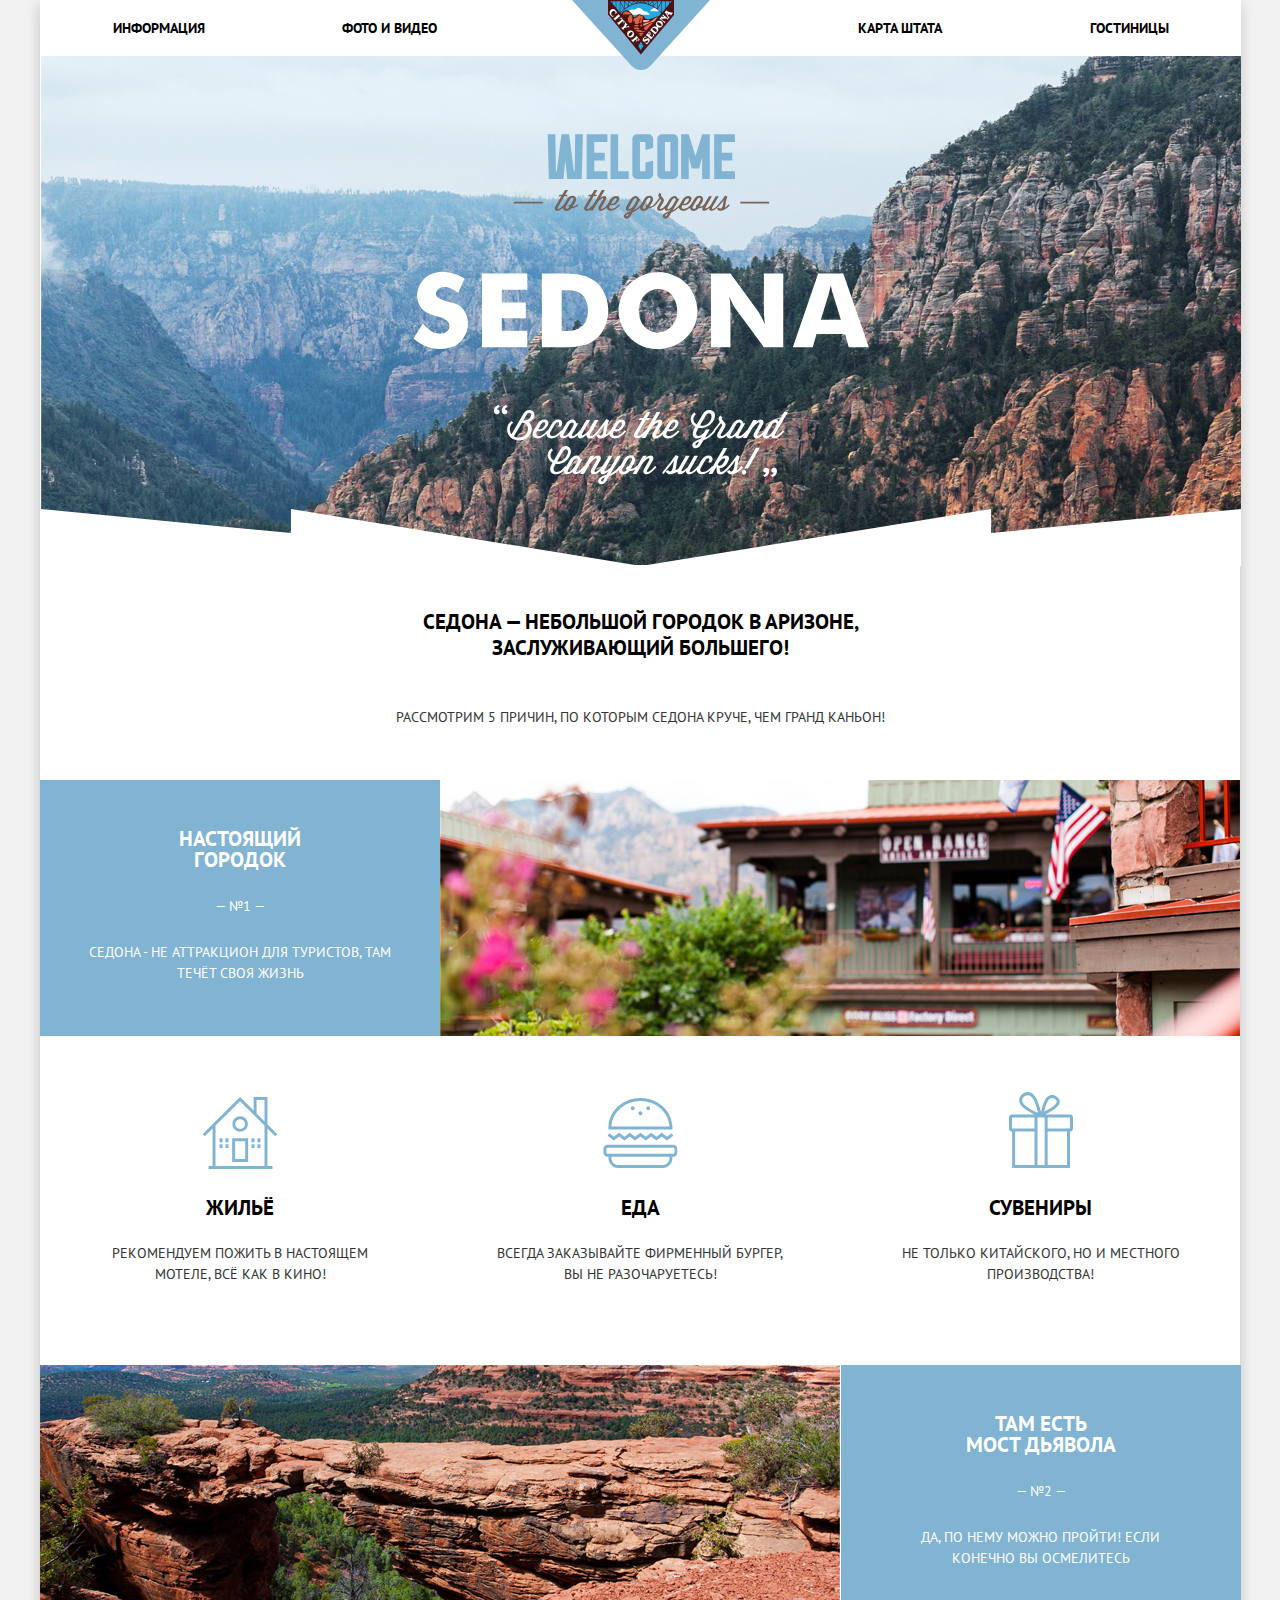
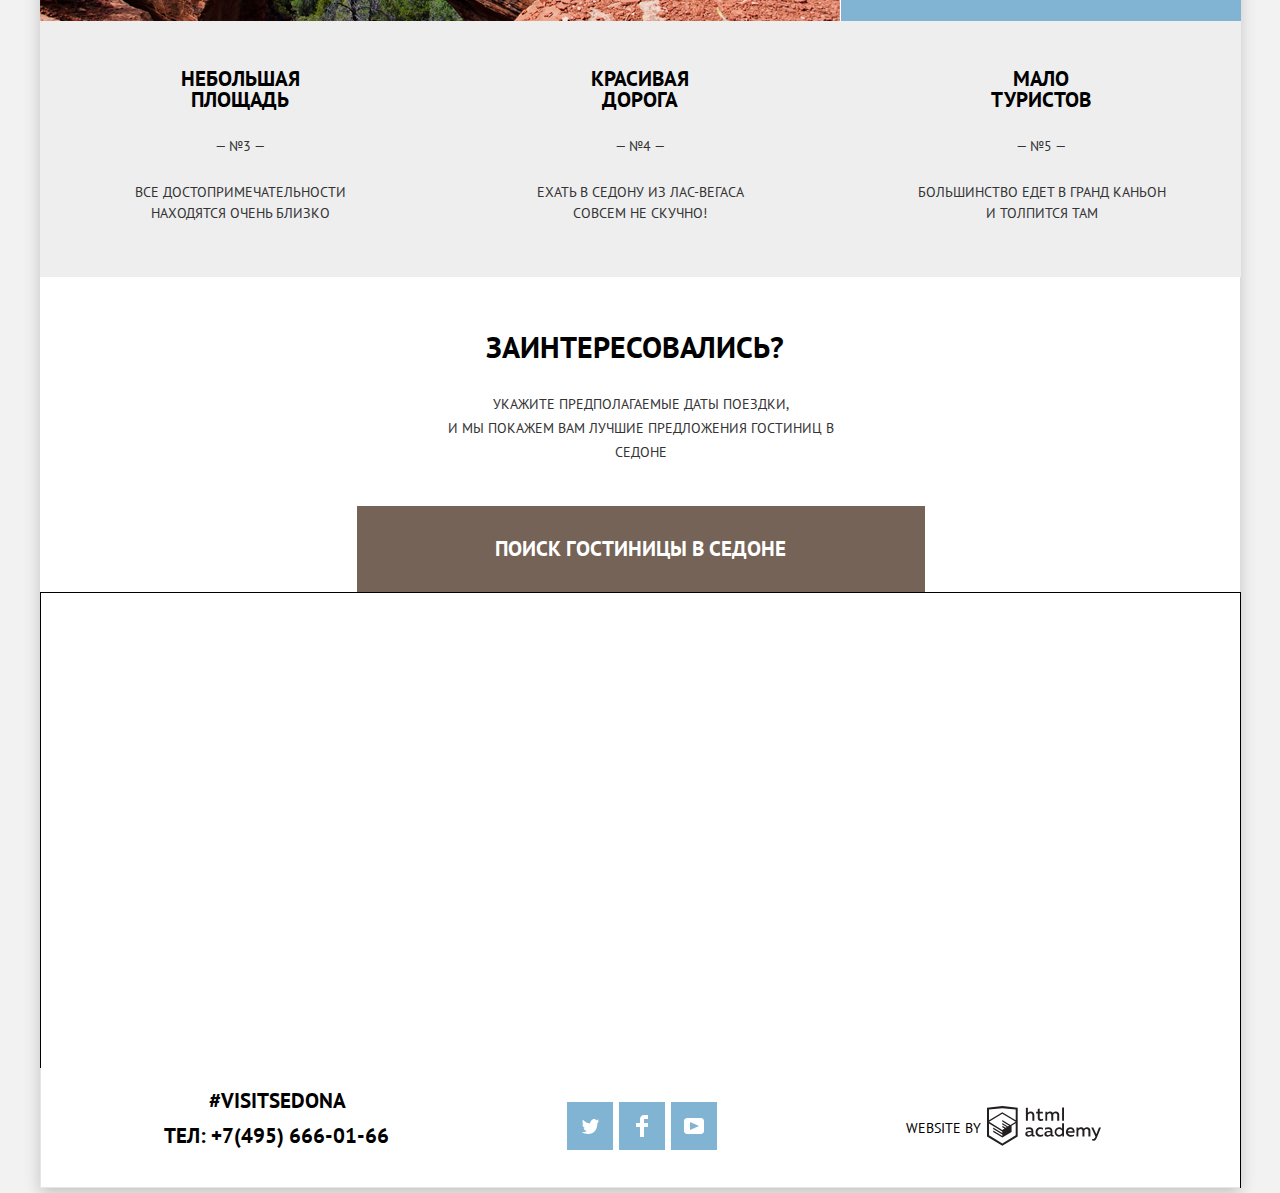
==== commit bf0a5e92: "Проверка главной страницы PerfectPixel." ====
--- a/index.html
+++ b/index.html
@@ -34,11 +34,11 @@
 <main class="container">
   <section class="welcome-image">
     <img class="welcome-text" src="img/welcome.svg" width="457" height="351" alt="Приветственные слова">
-    <h1 class="visually-hidden">sedona</h1>
+    <h1 class="visually-hidden">Седона</h1>
   </section>
   <section class="features">
     <div class="promo">
-      <h2 class="title promo-slogan high-line">Седона - небольшой городок в Аризоне, заслуживающий больше!</h2>
+      <h2 class="title promo-slogan high-line">Седона — небольшой городок в Аризоне, заслуживающий большего!</h2>
       <p class="promo-text thin-text gray-text high-line">Рассмотрим 5 причин, по которым Седона круче, чем гранд
         каньон!</p>
     </div>
@@ -46,23 +46,23 @@
       <li class="feature-item-big">
         <div class="feature-blue">
           <h3 class="title feature-subtitle">Настоящий городок</h3>
-          <p class="number thin-text">-№1-</p>
-          <p class="thin-text">Седона не аттракцион для туристов, там течет своя жизнь</p>
+          <p class="number thin-text">— №1 —</p>
+          <p class="thin-text feature-text">Седона - не аттракцион для туристов, там течёт своя жизнь</p>
         </div>
         <img class="feature-img-first" src="img/town.jpg" width="800" height="256" alt="Фото зданий города Седона">
         <ul class="features-list full-w">
           <li class="feature-item">
-            <h4 class="title house">Жильё</h4>
-            <p class="features-desc-mini thin-text gray-text">Рекомендуем пожить в настоящем мотеле, всё как в кино!</p>
+            <h4 class="title house mini-title">Жильё</h4>
+            <p class="features-text-mini thin-text gray-text">Рекомендуем пожить в настоящем мотеле, всё как в кино!</p>
           </li>
           <li class="feature-item">
-            <h4 class="title food">Еда</h4>
-            <p class="features-desc-mini thin-text gray-text">Вегда заказывайте фирменный бургер, вы не
+            <h4 class="title food mini-title">Еда</h4>
+            <p class="features-text-mini thin-text gray-text">Всегда заказывайте фирменный бургер, вы не
               разочаруетесь!</p>
           </li>
           <li class="feature-item">
-            <h4 class="title souvenirs">Сувениры</h4>
-            <p class="features-desc-mini thin-text gray-text">Не только китайского, но и местного производства!</p>
+            <h4 class="title souvenirs mini-title">Сувениры</h4>
+            <p class="features-text-mini thin-text gray-text">Не только китайского, но и местного производства!</p>
           </li>
         </ul>
       </li>
@@ -70,30 +70,31 @@
         <img class="feature-img-second" src="img/bridge.jpg" width="800" height="256"
              alt="Фото моста дьявола города Сегода">
         <div class="feature-blue">
-          <h3 class="title feature-subtitle">Там есть мост дьявола</h3>
-          <p class="number thin-text">-№2-</p>
-          <p class="thin-text">Да, по нем уможно пройти! Если конечно вы осмелитесь</p>
+          <h3 class="title feature-subtitle">Там есть Мост дьявола</h3>
+          <p class="number thin-text">— №2 —</p>
+          <p class="thin-text feature-text">Да, по нему можно пройти! Если конечно вы осмелитесь</p>
         </div>
       </li>
       <li class="feature-item">
         <div class="feature-gray">
           <h3 class="title feature-subtitle-gray">Небольшая площадь</h3>
-          <p class="number thin-text gray-text">-№3-</p>
-          <p class="features-desc thin-text gray-text">Все достопримечательности находятся очень близко</p>
+          <p class="number thin-text gray-text">— №3 —</p>
+          <p class="feature-text-gray thin-text gray-text">Все достопримечательности находятся очень близко</p>
         </div>
       </li>
       <li class="feature-item">
         <div class="feature-gray">
           <h3 class="title feature-subtitle-gray">Красивая дорога</h3>
-          <p class="number thin-text gray-text">-№4-</p>
-          <p class="features-desc thin-text gray-text">Ехать в Седону из Лас-Вегаса совсем не скучно!</p>
+          <p class="number thin-text gray-text">— №4 —</p>
+          <p class="feature-text-gray thin-text gray-text">Ехать в Седону из Лас-Вегаса совсем не скучно!</p>
         </div>
       </li>
       <li class="feature-item">
         <div class="feature-gray">
           <h3 class="title feature-subtitle-gray">Мало туристов</h3>
-          <p class="number thin-text gray-text">-№5-</p>
-          <p class="features-desc thin-text gray-text">Большинство едет в Гранд Каньон и топится там</p>
+          <p class="number thin-text gray-text">— №5 —</p>
+          <p class="feature-text-gray thin-text gray-text feature-five"> Большинство едет в гранд каньон и толпится
+            там</p>
         </div>
       </li>
     </ul>
@@ -102,87 +103,88 @@
     <h2 class="search-title">Заинтересовались?</h2>
     <p class="search-info thin-text gray-text">Укажите предполагаемые даты поездки,<br> и мы покажем вам лучшие
       предложения гостиниц в Седоне</p>
-    <button class="button button-big button-brown" type="button" aria-label="Форма для выбора дат и количества человек">
-      Поиcк гостиницы в Седоне
-    </button>
+    <button class="button button-big button-brown" type="button"> Поиск гостиницы в Седоне</button>
     <section class="search-form modal-close">
-    <form class="<!--search-form modal-close--> form-hotels" action="https://echo.htmlacademy.ru" method="post">
-      <label class="search-date" for="search-date-in">
-        <p class="label-text">Дата заезда:</p>
-        <div class="input-data-wrapper">
-          <input class="search-input-data" id="search-date-in" type="text" name="date-in" placeholder="24 апреля 2017">
-          <svg class="calendar" width="21" height="23" viewBox="0 0 21 23" fill="none"
-               xmlns="http://www.w3.org/2000/svg">
-            <path fill-rule="evenodd" clip-rule="evenodd"
-                  d="M16.406 3.02498H19.251C20.217 3.02498 21 3.84698 21 4.86198V21.164C21 22.179 20.217 23 19.251 23H1.75C0.784 23 0 22.179 0 21.164V4.86198C0 3.84698 0.784 3.02498 1.75 3.02498H4.593V1.64798C4.593 1.26698 4.887 0.958984 5.25 0.958984C5.612 0.958984 5.906 1.26698 5.906 1.64798V3.02498H9.844V1.64798C9.844 1.26698 10.138 0.958984 10.501 0.958984C10.862 0.958984 11.156 1.26698 11.156 1.64798V3.02498H15.094V1.64798C15.094 1.26698 15.387 0.958984 15.75 0.958984C16.112 0.958984 16.406 1.26698 16.406 1.64798V3.02498ZM19.5646 21.484C19.6466 21.3979 19.691 21.2828 19.688 21.164H19.689V4.86198C19.689 4.60898 19.493 4.40298 19.252 4.40298H16.407V5.78098C16.407 6.16198 16.113 6.46998 15.751 6.46998C15.388 6.46998 15.095 6.16198 15.095 5.78098V4.40298H11.157V5.78098C11.157 6.16198 10.863 6.46998 10.502 6.46998C10.139 6.46998 9.845 6.16198 9.845 5.78098V4.40298H5.907V5.78098C5.907 6.16198 5.613 6.46998 5.251 6.46998C4.888 6.46998 4.594 6.16198 4.594 5.78098V4.40298H1.75C1.50263 4.40953 1.30696 4.61458 1.312 4.86198V21.164C1.30696 21.4114 1.50263 21.6164 1.75 21.623H19.251C19.3698 21.6201 19.4826 21.5701 19.5646 21.484Z"
-                  fill="#A9A9A9"/>
-            <path fill-rule="evenodd" clip-rule="evenodd"
-                  d="M4.59399 9.2251H7.21899V11.2911H4.59399V9.2251ZM4.59399 12.6681H7.21899V14.7351H4.59399V12.6681ZM7.21899 16.1121H4.59399V18.1781H7.21899V16.1121ZM9.18799 16.1121H11.813V18.1781H9.18799V16.1121ZM11.813 12.6681H9.18799V14.7351H11.813V12.6681ZM9.18799 9.2251H11.813V11.2911H9.18799V9.2251ZM16.406 16.1121H13.781V18.1781H16.406V16.1121ZM13.781 12.6681H16.406V14.7351H13.781V12.6681ZM16.406 9.2251H13.781V11.2911H16.406V9.2251Z"
-                  fill="#A9A9A9"/>
-          </svg>
-        </div>
-      </label>
-      <label class="search-date" for="search-date-out">
-        <p class="label-text">Дата выезда:</p>
-        <div class="input-data-wrapper">
-          <input class="search-input-data" id="search-date-out" type="text" name="date-out" placeholder="4 июля 2017">
-          <svg class="calendar" width="21" height="23" viewBox="0 0 21 23" fill="none"
-               xmlns="http://www.w3.org/2000/svg">
-            <path fill-rule="evenodd" clip-rule="evenodd"
-                  d="M16.406 3.02498H19.251C20.217 3.02498 21 3.84698 21 4.86198V21.164C21 22.179 20.217 23 19.251 23H1.75C0.784 23 0 22.179 0 21.164V4.86198C0 3.84698 0.784 3.02498 1.75 3.02498H4.593V1.64798C4.593 1.26698 4.887 0.958984 5.25 0.958984C5.612 0.958984 5.906 1.26698 5.906 1.64798V3.02498H9.844V1.64798C9.844 1.26698 10.138 0.958984 10.501 0.958984C10.862 0.958984 11.156 1.26698 11.156 1.64798V3.02498H15.094V1.64798C15.094 1.26698 15.387 0.958984 15.75 0.958984C16.112 0.958984 16.406 1.26698 16.406 1.64798V3.02498ZM19.5646 21.484C19.6466 21.3979 19.691 21.2828 19.688 21.164H19.689V4.86198C19.689 4.60898 19.493 4.40298 19.252 4.40298H16.407V5.78098C16.407 6.16198 16.113 6.46998 15.751 6.46998C15.388 6.46998 15.095 6.16198 15.095 5.78098V4.40298H11.157V5.78098C11.157 6.16198 10.863 6.46998 10.502 6.46998C10.139 6.46998 9.845 6.16198 9.845 5.78098V4.40298H5.907V5.78098C5.907 6.16198 5.613 6.46998 5.251 6.46998C4.888 6.46998 4.594 6.16198 4.594 5.78098V4.40298H1.75C1.50263 4.40953 1.30696 4.61458 1.312 4.86198V21.164C1.30696 21.4114 1.50263 21.6164 1.75 21.623H19.251C19.3698 21.6201 19.4826 21.5701 19.5646 21.484Z"
-                  fill="#A9A9A9"/>
-            <path fill-rule="evenodd" clip-rule="evenodd"
-                  d="M4.59399 9.2251H7.21899V11.2911H4.59399V9.2251ZM4.59399 12.6681H7.21899V14.7351H4.59399V12.6681ZM7.21899 16.1121H4.59399V18.1781H7.21899V16.1121ZM9.18799 16.1121H11.813V18.1781H9.18799V16.1121ZM11.813 12.6681H9.18799V14.7351H11.813V12.6681ZM9.18799 9.2251H11.813V11.2911H9.18799V9.2251ZM16.406 16.1121H13.781V18.1781H16.406V16.1121ZM13.781 12.6681H16.406V14.7351H13.781V12.6681ZM16.406 9.2251H13.781V11.2911H16.406V9.2251Z"
-                  fill="#A9A9A9"/>
-          </svg>
-        </div>
-      </label>
-      <div class="search-number-people">
-        <label class="search-number" for="search-adults">
-          <p class="label-text">Взрослые:</p>
-          <div class="input-number-wrapper">
-            <button class="button-number" type="button" aria-label="Уменьшить количество взрослых на один">
-              <svg class="minus" width="12" height="3" viewBox="0 0 12 3" fill="none"
-                   xmlns="http://www.w3.org/2000/svg">
-                <rect width="12" height="3" fill="#A9A9A9"/>
-              </svg>
-            </button>
-            <input class="search-input-number" type="text" name="adults" min="1" value="2" id="search-adults">
-            <button class="button-number" type="button" aria-label="Увеличить количество взрослых на один">
-              <svg class="plus" width="11" height="11" viewBox="0 0 11 11" fill="none"
-                   xmlns="http://www.w3.org/2000/svg">
-                <path fill-rule="evenodd" clip-rule="evenodd"
-                      d="M4.23086 6.76932V11H6.76932V6.76932H11V4.23086H6.76932V0H4.23085V4.23086H0V6.76932H4.23086Z"
-                      fill="#A9A9A9"/>
-              </svg>
-            </button>
+      <form class="form-hotels" action="https://echo.htmlacademy.ru" method="post">
+        <label class="search-date" for="search-date-in">
+          <p class="label-text">Дата заезда:</p>
+          <div class="input-data-wrapper">
+            <input class="search-input-data" id="search-date-in" type="text" name="date-in" placeholder="24 апреля 2017"
+                   aria-label="Дата заезда" required>
+            <svg class="calendar" width="21" height="23" viewBox="0 0 21 23" fill="none"
+                 xmlns="http://www.w3.org/2000/svg">
+              <path fill-rule="evenodd" clip-rule="evenodd"
+                    d="M16.406 3.02498H19.251C20.217 3.02498 21 3.84698 21 4.86198V21.164C21 22.179 20.217 23 19.251 23H1.75C0.784 23 0 22.179 0 21.164V4.86198C0 3.84698 0.784 3.02498 1.75 3.02498H4.593V1.64798C4.593 1.26698 4.887 0.958984 5.25 0.958984C5.612 0.958984 5.906 1.26698 5.906 1.64798V3.02498H9.844V1.64798C9.844 1.26698 10.138 0.958984 10.501 0.958984C10.862 0.958984 11.156 1.26698 11.156 1.64798V3.02498H15.094V1.64798C15.094 1.26698 15.387 0.958984 15.75 0.958984C16.112 0.958984 16.406 1.26698 16.406 1.64798V3.02498ZM19.5646 21.484C19.6466 21.3979 19.691 21.2828 19.688 21.164H19.689V4.86198C19.689 4.60898 19.493 4.40298 19.252 4.40298H16.407V5.78098C16.407 6.16198 16.113 6.46998 15.751 6.46998C15.388 6.46998 15.095 6.16198 15.095 5.78098V4.40298H11.157V5.78098C11.157 6.16198 10.863 6.46998 10.502 6.46998C10.139 6.46998 9.845 6.16198 9.845 5.78098V4.40298H5.907V5.78098C5.907 6.16198 5.613 6.46998 5.251 6.46998C4.888 6.46998 4.594 6.16198 4.594 5.78098V4.40298H1.75C1.50263 4.40953 1.30696 4.61458 1.312 4.86198V21.164C1.30696 21.4114 1.50263 21.6164 1.75 21.623H19.251C19.3698 21.6201 19.4826 21.5701 19.5646 21.484Z"
+                    fill="#A9A9A9"/>
+              <path fill-rule="evenodd" clip-rule="evenodd"
+                    d="M4.59399 9.2251H7.21899V11.2911H4.59399V9.2251ZM4.59399 12.6681H7.21899V14.7351H4.59399V12.6681ZM7.21899 16.1121H4.59399V18.1781H7.21899V16.1121ZM9.18799 16.1121H11.813V18.1781H9.18799V16.1121ZM11.813 12.6681H9.18799V14.7351H11.813V12.6681ZM9.18799 9.2251H11.813V11.2911H9.18799V9.2251ZM16.406 16.1121H13.781V18.1781H16.406V16.1121ZM13.781 12.6681H16.406V14.7351H13.781V12.6681ZM16.406 9.2251H13.781V11.2911H16.406V9.2251Z"
+                    fill="#A9A9A9"/>
+            </svg>
           </div>
         </label>
-        <label class="search-number" for="search-kids">
-          <p class="label-text">Дети:</p>
-          <div class="input-number-wrapper">
-            <button class="button-number" type="button" aria-label="Уменьшить количество детей на один">
-              <svg class="minus" width="12" height="3" viewBox="0 0 12 3" fill="none"
-                   xmlns="http://www.w3.org/2000/svg">
-                <rect width="12" height="3" fill="#A9A9A9"/>
-              </svg>
-            </button>
-            <input class="search-input-number" type="text" name="kids" min="0" value="0" id="search-kids">
-            <button class="button-number" type="button" aria-label="Увеличить количество детей на один">
-              <svg class="plus" width="11" height="11" viewBox="0 0 11 11" fill="none"
-                   xmlns="http://www.w3.org/2000/svg">
-                <path fill-rule="evenodd" clip-rule="evenodd"
-                      d="M4.23086 6.76932V11H6.76932V6.76932H11V4.23086H6.76932V0H4.23085V4.23086H0V6.76932H4.23086Z"
-                      fill="#A9A9A9"/>
-              </svg>
-            </button>
+        <label class="search-date" for="search-date-out">
+          <p class="label-text">Дата выезда:</p>
+          <div class="input-data-wrapper">
+            <input class="search-input-data" id="search-date-out" type="text" name="date-out" placeholder="4 июля 2017"
+                   aria-label="Дата выезда" required>
+            <svg class="calendar" width="21" height="23" viewBox="0 0 21 23" fill="none"
+                 xmlns="http://www.w3.org/2000/svg">
+              <path fill-rule="evenodd" clip-rule="evenodd"
+                    d="M16.406 3.02498H19.251C20.217 3.02498 21 3.84698 21 4.86198V21.164C21 22.179 20.217 23 19.251 23H1.75C0.784 23 0 22.179 0 21.164V4.86198C0 3.84698 0.784 3.02498 1.75 3.02498H4.593V1.64798C4.593 1.26698 4.887 0.958984 5.25 0.958984C5.612 0.958984 5.906 1.26698 5.906 1.64798V3.02498H9.844V1.64798C9.844 1.26698 10.138 0.958984 10.501 0.958984C10.862 0.958984 11.156 1.26698 11.156 1.64798V3.02498H15.094V1.64798C15.094 1.26698 15.387 0.958984 15.75 0.958984C16.112 0.958984 16.406 1.26698 16.406 1.64798V3.02498ZM19.5646 21.484C19.6466 21.3979 19.691 21.2828 19.688 21.164H19.689V4.86198C19.689 4.60898 19.493 4.40298 19.252 4.40298H16.407V5.78098C16.407 6.16198 16.113 6.46998 15.751 6.46998C15.388 6.46998 15.095 6.16198 15.095 5.78098V4.40298H11.157V5.78098C11.157 6.16198 10.863 6.46998 10.502 6.46998C10.139 6.46998 9.845 6.16198 9.845 5.78098V4.40298H5.907V5.78098C5.907 6.16198 5.613 6.46998 5.251 6.46998C4.888 6.46998 4.594 6.16198 4.594 5.78098V4.40298H1.75C1.50263 4.40953 1.30696 4.61458 1.312 4.86198V21.164C1.30696 21.4114 1.50263 21.6164 1.75 21.623H19.251C19.3698 21.6201 19.4826 21.5701 19.5646 21.484Z"
+                    fill="#A9A9A9"/>
+              <path fill-rule="evenodd" clip-rule="evenodd"
+                    d="M4.59399 9.2251H7.21899V11.2911H4.59399V9.2251ZM4.59399 12.6681H7.21899V14.7351H4.59399V12.6681ZM7.21899 16.1121H4.59399V18.1781H7.21899V16.1121ZM9.18799 16.1121H11.813V18.1781H9.18799V16.1121ZM11.813 12.6681H9.18799V14.7351H11.813V12.6681ZM9.18799 9.2251H11.813V11.2911H9.18799V9.2251ZM16.406 16.1121H13.781V18.1781H16.406V16.1121ZM13.781 12.6681H16.406V14.7351H13.781V12.6681ZM16.406 9.2251H13.781V11.2911H16.406V9.2251Z"
+                    fill="#A9A9A9"/>
+            </svg>
           </div>
         </label>
-      </div>
-      <button class="button button-search button-blue" type="submit"
-              aria-label="Отобразить найденный результат по заданым параметрам">Найти
-      </button>
-    </form>
+        <div class="search-number-people">
+          <label class="search-number" for="search-adults">
+            <p class="label-text">Взрослые:</p>
+            <div class="input-number-wrapper">
+              <button class="button-number button-minus" type="button"
+                      aria-label="Уменьшить количество взрослых на один">
+                <svg class="minus" width="12" height="3" viewBox="0 0 12 3" fill="none"
+                     xmlns="http://www.w3.org/2000/svg">
+                  <rect width="12" height="3" fill="#A9A9A9"/>
+                </svg>
+              </button>
+              <input class="search-input-number" type="text" name="adults" min="1" value="2" id="search-adults"
+                     required>
+              <button class="button-number button-plus" type="button"
+                      aria-label="Увеличить количество взрослых на один">
+                <svg class="plus" width="11" height="11" viewBox="0 0 11 11" fill="none"
+                     xmlns="http://www.w3.org/2000/svg">
+                  <path fill-rule="evenodd" clip-rule="evenodd"
+                        d="M4.23086 6.76932V11H6.76932V6.76932H11V4.23086H6.76932V0H4.23085V4.23086H0V6.76932H4.23086Z"
+                        fill="#A9A9A9"/>
+                </svg>
+              </button>
+            </div>
+          </label>
+          <label class="search-number" for="search-kids">
+            <p class="label-text">Дети:</p>
+            <div class="input-number-wrapper input-number-wrapper-kids">
+              <button class="button-number button-minus" type="button" aria-label="Уменьшить количество детей на один">
+                <svg class="minus" width="12" height="3" viewBox="0 0 12 3" fill="none"
+                     xmlns="http://www.w3.org/2000/svg">
+                  <rect width="12" height="3" fill="#A9A9A9"/>
+                </svg>
+              </button>
+              <input class="search-input-number" type="text" name="kids" min="0" value="0" id="search-kids" required>
+              <button class="button-number button-plus" type="button" aria-label="Увеличить количество детей на один">
+                <svg class="plus" width="11" height="11" viewBox="0 0 11 11" fill="none"
+                     xmlns="http://www.w3.org/2000/svg">
+                  <path fill-rule="evenodd" clip-rule="evenodd"
+                        d="M4.23086 6.76932V11H6.76932V6.76932H11V4.23086H6.76932V0H4.23085V4.23086H0V6.76932H4.23086Z"
+                        fill="#A9A9A9"/>
+                </svg>
+              </button>
+            </div>
+          </label>
+        </div>
+        <button class="button button-search button-blue" type="submit">Найти</button>
+      </form>
     </section>
   </section>
   <section class="map">
@@ -195,14 +197,14 @@
 </main>
 <footer class="main-footer home-footer">
   <address class="footer-address">
-    <a class="footer-contacts hashtag" href="#">#visitsedona</a>
+    <a class="footer-contacts hashtag" href="#" target="_blank">#visitSEDONA</a>
     <p class="footer-contacts phone"> ТЕЛ:
-      <a class="footer-contacts" href="tel:+74956660166">+7 (495)666-01-66</a>
+      <a class="footer-contacts" href="tel:+74956660166">+7(495) 666-01-66</a>
     </p>
   </address>
   <ul class="social-list">
     <li>
-      <a class="social-button" href="#">
+      <a class="social-button" href="#" target="_blank">
         <span class="visually-hidden">twitter</span>
         <svg width="17" height="16" viewBox="0 0 17 16" fill="none" xmlns="http://www.w3.org/2000/svg">
           <path
@@ -212,7 +214,7 @@
       </a>
     </li>
     <li>
-      <a class="social-button" href="#">
+      <a class="social-button" href="#" target="_blank">
         <span class="visually-hidden">facebook</span>
         <svg width="12" height="22" viewBox="0 0 12 22" fill="none" xmlns="http://www.w3.org/2000/svg">
           <path d="M12 4V0H8C5.79086 0 4 1.79086 4 4V8H0V12H4V22H8V12H12V8H8V4H12Z" fill="white"/>
@@ -220,7 +222,7 @@
       </a>
     </li>
     <li>
-      <a class="social-button" href="#">
+      <a class="social-button" href="#" target="_blank">
         <span class="visually-hidden">YouTube</span>
         <svg width="20" height="16" viewBox="0 0 20 16" fill="none" xmlns="http://www.w3.org/2000/svg">
           <path fill-rule="evenodd" clip-rule="evenodd"
@@ -232,7 +234,7 @@
   </ul>
   <div class="footer-copyright">
     <p class="text-copyright">website by</p>
-    <a class="copyright" href="https://htmlacademy.ru">
+    <a class="copyright" href="https://htmlacademy.ru/intensive/htmlcss" target="_blank">
       <span class="visually-hidden">html academy</span>
       <svg width="115" height="41" viewBox="0 0 115 41" fill="none" xmlns="http://www.w3.org/2000/svg">
         <path fill-rule="evenodd" clip-rule="evenodd"
--- a/css/style.css
+++ b/css/style.css
@@ -39,9 +39,17 @@
   --special-gray-line: #E5E5E5;
   --special-gray: #CACACA;
   --special-gray-disabled: #6A6A6A;
+  --special-link-black: rgba(0, 0, 0, .3);
+  --special-white: rgba(255, 255, 255, .3);
   --special-gray--controls: #ABABAB;
-  --special-white: rgba(255, 255, 255, .3);
   --special-gray--shadow: rgba(177, 177, 177, .3);
+
+  --background-image-pink: #CD5C5C;
+  --background-image-green: #2E8B57;
+  --background-image-blue: #5F9EA0;
+  --background-image-red: #FFA07A;
+  --background-image-brown: #A0522D;
+
 }
 
 /* Global */
@@ -162,16 +170,23 @@
   text-align: right;
 }
 
+.site-item:nth-child(2) {
+  padding-left: 25px;
+}
+
 .site-item:nth-child(3) {
   grid-column-start: 4;
+  padding-right: 10px;
 }
 
 .navigation-item {
   color: var(--basic-black);
 }
 
-.navigation-item:hover {
+.navigation-item:hover,
+.navigation-item:focus {
   color: var(--special-blue);
+  outline: none;
 }
 
 .navigation-item:active {
@@ -205,20 +220,20 @@
   background: url(../img/Shape.svg);
   width: 1200px;
   height: 57px;
-  bottom: 0;
+  bottom: -1px;
 }
 
 .promo {
-  padding: 45px;
+  padding: 27px 300px 50px;
   margin: 0;
 }
 
 .promo-slogan {
-  margin: 0 300px 34px;
+  margin-bottom: 43px;
 }
 
 .promo-text {
-  margin: 16px 0;
+  margin: 0;
 }
 
 /* Features */
@@ -238,6 +253,7 @@
   grid-column-end: 4;
   display: grid;
   grid-template-columns: 1fr 1fr 1fr;
+
 }
 
 .feature-img-first {
@@ -245,6 +261,7 @@
   grid-column-end: 4;
   width: 800px;
   height: 256px;
+  background-color: var(--background-image-red);
 }
 
 .feature-img-second {
@@ -252,10 +269,12 @@
   grid-column-end: 3;
   width: 800px;
   height: 256px;
-}
-
-.feature-item .title {
+  background-color: var(--background-image-brown);
+}
+
+.mini-title {
   position: relative;
+  margin-bottom: 25px;
 }
 
 .house::before {
@@ -264,7 +283,7 @@
   width: 75px;
   background: url(../img/icon-1.svg) no-repeat;
   position: absolute;
-  bottom: 50px;
+  bottom: 45px;
   left: 50%;
   transform: translateX(-50%);
 
@@ -297,63 +316,75 @@
   grid-column-start: 1;
   grid-column-end: 4;
   box-sizing: border-box;
-  margin: 160px auto 82px;
-}
-
-.features-desc-mini {
-  padding: 0 40px;
+  margin: 133px auto 80px;
+}
+
+.features-text-mini {
+  padding: 0 55px;
+  margin: 0;
 }
 
 .feature-blue {
   color: var(--basic-white);
   background-color: var(--special-blue);
-  padding: 43px;
-
+  padding: 48px;
+  height: 256px;
+  box-sizing: border-box;
 }
 
 .feature-subtitle {
-  margin: 0 55px;
+  margin: 0;
+  padding: 0 77px;
 }
 
 .number {
-  margin: 25px auto;
+  margin: 26px auto 25px;
+}
+
+.feature-text {
+  margin: 0;
 }
 
 .feature-gray {
   background-color: var(--basic-light-gray);
-  margin: 0;
-  padding-top: 47px;
-  min-height: 256px;
+  padding: 47px 70px 54px;
+  margin: 0;
+  height: 256px;
   box-sizing: border-box;
   text-align: center;
 }
 
 .feature-subtitle-gray {
-  padding: 0 130px;
-  margin: 0;
-}
-
-.features-desc {
-  padding: 0 71px;
+  margin: 0;
+  padding: 0 55px;
+}
+
+.feature-text-gray {
+  margin: 0;
+}
+
+.feature-five {
+  padding-left: 2px;
 }
 
 /*Search*/
 
 .search-hotels {
   text-align: center;
-  padding-top: 58px;
+  margin-top: 58px;
 }
 
 .search-title {
   font-size: 30px;
   line-height: 24px;
+  padding: 0 457px 4px 446px;
   margin: 0;
 }
 
 .search-info {
   line-height: 24px;
-  margin: 4px auto 24px;
-  padding-top: 15px;
+  padding: 29px 382px 42px;
+  margin: 0;
   text-align: center;
 }
 
@@ -402,7 +433,7 @@
   font-weight: 700;
   color: var(--basic-black);
   text-transform: uppercase;
-  line-height: 26;
+  line-height: 26px;
 }
 
 .search-date {
@@ -441,6 +472,10 @@
   margin-left: 40px;
 }
 
+.input-number-wrapper-kids {
+  margin-left: 28px;
+}
+
 .search-number {
   display: flex;
 }
@@ -452,9 +487,17 @@
   display: flex;
   width: 38px;
   height: 38px;
-  padding: 0;
   justify-content: center;
   align-items: center;
+  padding: 0;
+}
+
+.button-minus {
+  padding-right: 15px;
+}
+
+.button-plus {
+  padding-left: 12px;
 }
 
 .search-input-number {
@@ -539,20 +582,30 @@
   background-color: var(--special-brown-light);
 }
 
-.button-brown:hover {
+.button-brown:hover,
+.button-brown:focus {
   background-color: var(--special-brown);
+  outline: none;
 }
 
 .button-brown:active {
   background-color: var(--special-brown-dark);
   color: var(--special-white);
 }
+
 .modal-show {
   display: block;
-}
+  animation: bounce 0.6s;
+}
+
 .modal-close {
   display: none;
 }
+
+.modal-error {
+  animation: shake 0.6s;
+}
+
 /*Map*/
 .map {
   width: 1199px;
@@ -567,10 +620,13 @@
 .main-footer {
   background-color: rgba(255, 255, 255, 0.9);
   width: 100%;
+  height: 120px;
   bottom: 0;
   display: flex;
   justify-content: space-around;
-  padding: 23px 0 36px;
+  align-items: center;
+  padding: 30px 49px 40px 35px;
+  box-sizing: border-box;
 }
 
 .home-footer {
@@ -579,13 +635,16 @@
 
 .footer-contacts {
   margin: 0;
+  padding-bottom: 10px;
   font-size: 21px;
   line-height: 26px;
   color: var(--basic-black);
 }
+
 .footer-address {
   font-style: normal;
 }
+
 .hashtag {
   padding-left: 45px;
 }
@@ -601,6 +660,7 @@
   align-content: center;
   width: 150px;
   padding-top: 5px;
+  padding-right: 10px;
   margin: 0;
 }
 
@@ -613,8 +673,10 @@
   background-color: var(--special-blue);
 }
 
-.social-button:hover {
+.social-button:hover,
+.social-button:focus {
   background-color: var(--special-blue-extra);
+  outline: none;
 }
 
 .social-button:active {
@@ -629,12 +691,16 @@
   display: flex;
   width: 196px;
   justify-content: space-between;
-  padding-top: 10px;
-  padding-right: 39px;
-}
-
-.copyright:hover path {
+  padding-top: 11px;
+}
+
+.copyright:hover path,
+.copyright:focus path {
   fill: var(--special-blue);
+}
+
+.copyright:focus {
+  outline: none;
 }
 
 .copyright:active path {
@@ -644,6 +710,8 @@
 .text-copyright {
   line-height: 26px;
   font-weight: 400;
+  margin: 0;
+  padding-top: 10px;
 }
 
 /* Стилизация внутренней страницы*/
@@ -674,19 +742,24 @@
   width: 34px;
 }
 
-/*Не уверена что сделала верно.
-Задала свойство ссылке только стрелочке вверх, по макету вторая нажата, соответственно не активная.
-Нужно задать свойство общему классу стрелок и что-то сделать с не активной, или так верно?
-Получается что если так, то много лишних кассов. Нужет совет, классы никакие не убирала */
 .ascending path {
   font: var(--special-gray);
 }
 
-.ascending:hover path {
+.arrow:focus path {
   fill: var(--basic-black);
-}
-
-.ascending:active path {
+
+}
+
+.arrow:focus {
+  outline: none;
+}
+
+.arrow:hover path {
+  fill: var(--basic-black);
+}
+
+.arrow:active path {
   fill: var(--special-blue);
 }
 
@@ -700,14 +773,14 @@
 .assortment-item {
   display: flex;
   margin-right: 32px;
-  color: var(--basic-black);
-  opacity: 0.3;
+  color: var(--special-link-black);
   border-bottom: 1px dashed var(--special-blue);
 }
 
-.assortment-item:hover {
+.assortment-item:hover,
+.assortment-item:focus {
   color: var(--special-blue);
-  opacity: 1;
+  outline: none;
 }
 
 .assortment-item:active {
@@ -718,7 +791,6 @@
 .active-item {
   color: var(--special-blue);
   border-bottom-style: none;
-  opacity: 1;
 }
 
 .hotels-list {
@@ -737,12 +809,24 @@
   padding: 30px 73px;
 }
 
-.hotels-foto {
+.hotels-image {
   width: 135px;
   height: 90px;
   margin-right: 29px;
 }
 
+.img-Amara-Resort-and-Spa {
+  background: var(--background-image-pink);
+}
+
+.img-Desert-Quail-Inn {
+  bottom: var(--background-image-blue);
+}
+
+.img-Villas-at-Poco-Diablo {
+  background: var(--background-image-green);
+}
+
 .type-price {
   display: flex;
 }
@@ -773,8 +857,10 @@
   background-color: var(--special-blue);
 }
 
-.button-blue:hover {
+.button-blue:hover,
+.button-blue:focus {
   background-color: var(--special-blue-extra);
+  outline: none;
 }
 
 .button-blue:active {
@@ -790,8 +876,10 @@
   background-color: var(--basic-light);
 }
 
-.hotels:hover {
+.hotels:hover,
+.hotels:focus {
   color: var(--special-blue);
+  outline: none;
 }
 
 .hotels:active {
@@ -1056,15 +1144,54 @@
   margin-left: 80px;
 }
 
-.button-show:hover {
+.button-show:hover,
+.button-show:focus {
   background-color: var(--basic-white);
   color: var(--basic-black);
+  outline: none;
 }
 
 .button-filter {
   align-self: flex-end;
 }
 
-
-
-
+@keyframes bounce {
+  0% {
+    transform: translateY(-2000px);
+  }
+
+  70% {
+    transform: translateY(30px);
+  }
+
+  90% {
+    transform: translateY(-10px);
+  }
+
+  100% {
+    transform: translateY(0);
+  }
+}
+
+@keyframes shake {
+  0%,
+  100% {
+    transform: translateX(0);
+  }
+
+  10%,
+  30%,
+  50%,
+  70%,
+  90% {
+    transform: translateX(-10px);
+  }
+
+  20%,
+  40%,
+  60%,
+  80% {
+    transform: translateX(10px);
+  }
+}
+
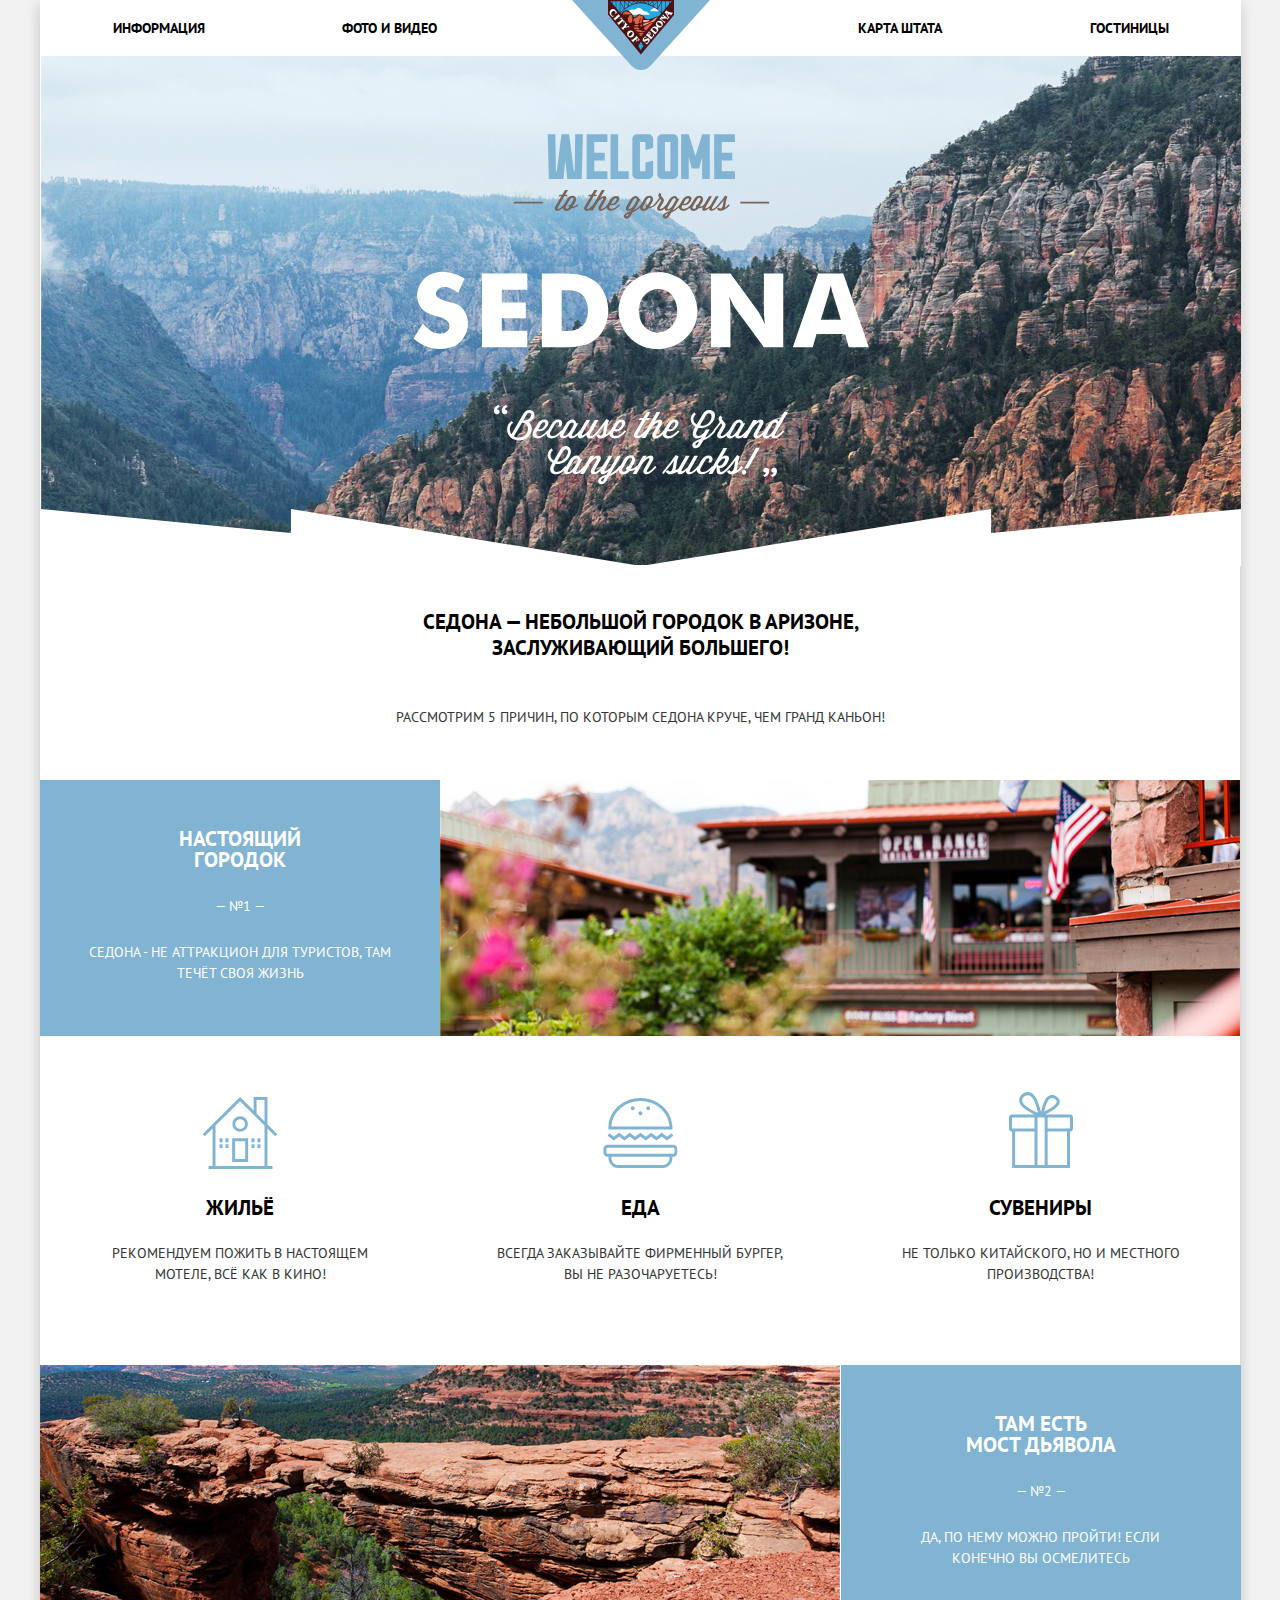
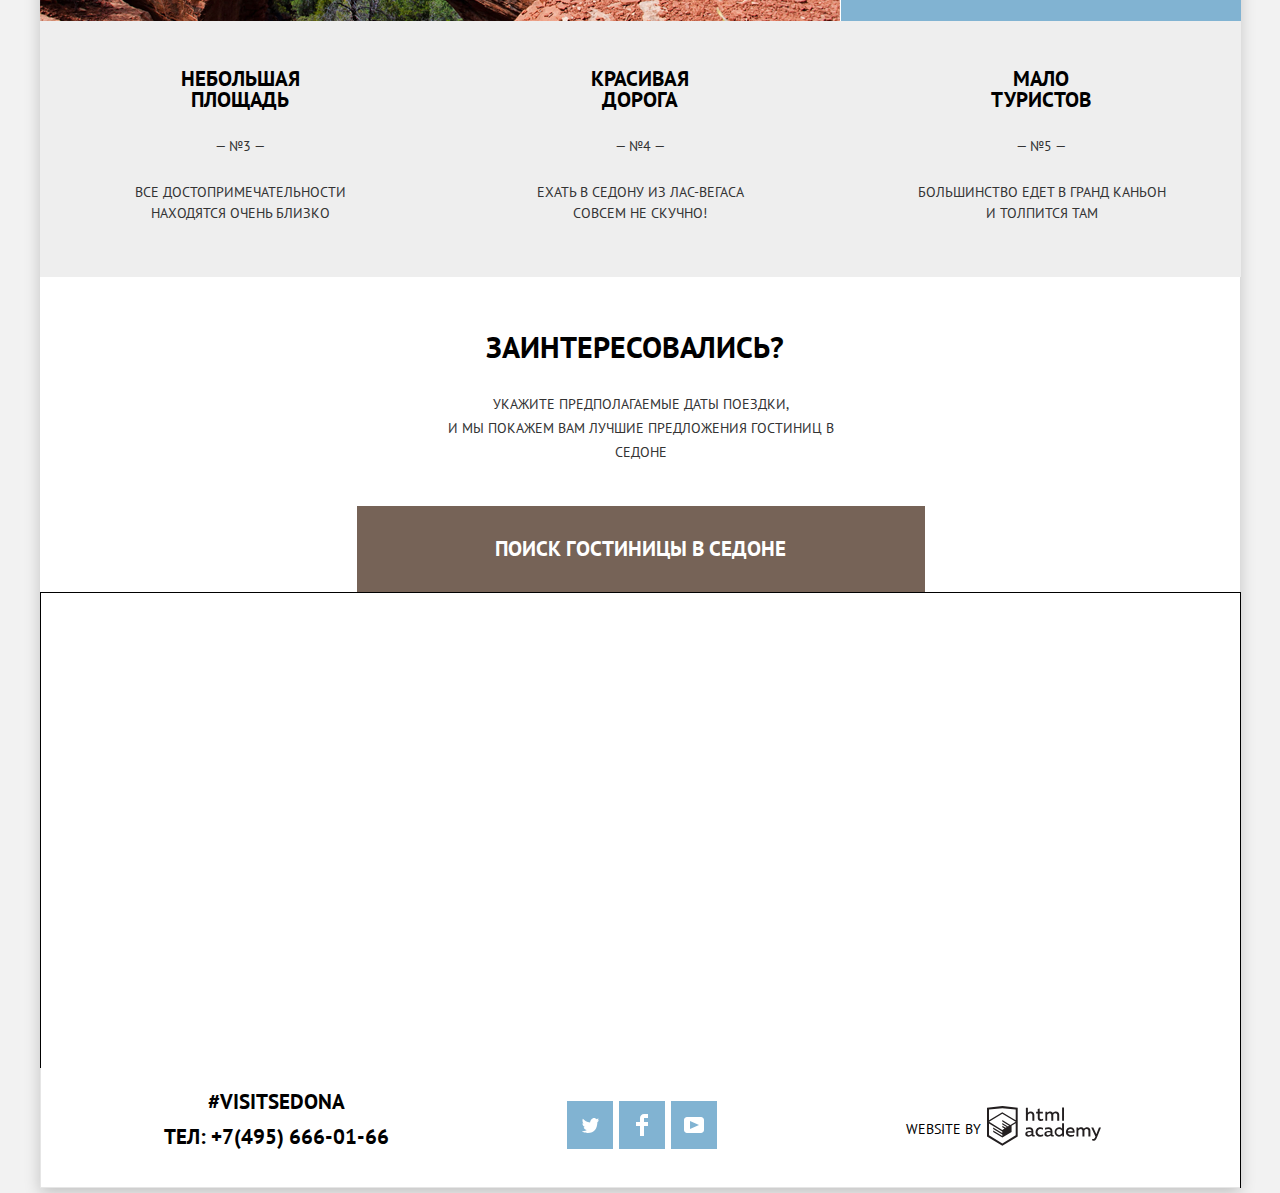
==== commit 9c7724b0: "Правки на главной странице" ====
--- a/index.html
+++ b/index.html
@@ -26,7 +26,7 @@
         <a class="navigation-item" href="catalog.html">гостиницы</a>
       </li>
     </ul>
-    <a class="main-header-logo" href="index.html">
+    <a class="main-header-logo" href="index.html" aria-label="Главная страница">
       <img src="img/logo.svg" width="138" height="70" alt="Логотип сайта городка Седона">
     </a>
   </nav>
@@ -103,55 +103,51 @@
     <h2 class="search-title">Заинтересовались?</h2>
     <p class="search-info thin-text gray-text">Укажите предполагаемые даты поездки,<br> и мы покажем вам лучшие
       предложения гостиниц в Седоне</p>
-    <button class="button button-big button-brown" type="button"> Поиск гостиницы в Седоне</button>
+    <button class="button button-big button-brown" type="button">Поиск гостиницы в Седоне</button>
     <section class="search-form modal-close">
       <form class="form-hotels" action="https://echo.htmlacademy.ru" method="post">
-        <label class="search-date" for="search-date-in">
-          <p class="label-text">Дата заезда:</p>
-          <div class="input-data-wrapper">
-            <input class="search-input-data" id="search-date-in" type="text" name="date-in" placeholder="24 апреля 2017"
-                   aria-label="Дата заезда" required>
-            <svg class="calendar" width="21" height="23" viewBox="0 0 21 23" fill="none"
-                 xmlns="http://www.w3.org/2000/svg">
-              <path fill-rule="evenodd" clip-rule="evenodd"
-                    d="M16.406 3.02498H19.251C20.217 3.02498 21 3.84698 21 4.86198V21.164C21 22.179 20.217 23 19.251 23H1.75C0.784 23 0 22.179 0 21.164V4.86198C0 3.84698 0.784 3.02498 1.75 3.02498H4.593V1.64798C4.593 1.26698 4.887 0.958984 5.25 0.958984C5.612 0.958984 5.906 1.26698 5.906 1.64798V3.02498H9.844V1.64798C9.844 1.26698 10.138 0.958984 10.501 0.958984C10.862 0.958984 11.156 1.26698 11.156 1.64798V3.02498H15.094V1.64798C15.094 1.26698 15.387 0.958984 15.75 0.958984C16.112 0.958984 16.406 1.26698 16.406 1.64798V3.02498ZM19.5646 21.484C19.6466 21.3979 19.691 21.2828 19.688 21.164H19.689V4.86198C19.689 4.60898 19.493 4.40298 19.252 4.40298H16.407V5.78098C16.407 6.16198 16.113 6.46998 15.751 6.46998C15.388 6.46998 15.095 6.16198 15.095 5.78098V4.40298H11.157V5.78098C11.157 6.16198 10.863 6.46998 10.502 6.46998C10.139 6.46998 9.845 6.16198 9.845 5.78098V4.40298H5.907V5.78098C5.907 6.16198 5.613 6.46998 5.251 6.46998C4.888 6.46998 4.594 6.16198 4.594 5.78098V4.40298H1.75C1.50263 4.40953 1.30696 4.61458 1.312 4.86198V21.164C1.30696 21.4114 1.50263 21.6164 1.75 21.623H19.251C19.3698 21.6201 19.4826 21.5701 19.5646 21.484Z"
-                    fill="#A9A9A9"/>
-              <path fill-rule="evenodd" clip-rule="evenodd"
-                    d="M4.59399 9.2251H7.21899V11.2911H4.59399V9.2251ZM4.59399 12.6681H7.21899V14.7351H4.59399V12.6681ZM7.21899 16.1121H4.59399V18.1781H7.21899V16.1121ZM9.18799 16.1121H11.813V18.1781H9.18799V16.1121ZM11.813 12.6681H9.18799V14.7351H11.813V12.6681ZM9.18799 9.2251H11.813V11.2911H9.18799V9.2251ZM16.406 16.1121H13.781V18.1781H16.406V16.1121ZM13.781 12.6681H16.406V14.7351H13.781V12.6681ZM16.406 9.2251H13.781V11.2911H16.406V9.2251Z"
-                    fill="#A9A9A9"/>
-            </svg>
-          </div>
-        </label>
-        <label class="search-date" for="search-date-out">
-          <p class="label-text">Дата выезда:</p>
-          <div class="input-data-wrapper">
-            <input class="search-input-data" id="search-date-out" type="text" name="date-out" placeholder="4 июля 2017"
-                   aria-label="Дата выезда" required>
-            <svg class="calendar" width="21" height="23" viewBox="0 0 21 23" fill="none"
-                 xmlns="http://www.w3.org/2000/svg">
-              <path fill-rule="evenodd" clip-rule="evenodd"
-                    d="M16.406 3.02498H19.251C20.217 3.02498 21 3.84698 21 4.86198V21.164C21 22.179 20.217 23 19.251 23H1.75C0.784 23 0 22.179 0 21.164V4.86198C0 3.84698 0.784 3.02498 1.75 3.02498H4.593V1.64798C4.593 1.26698 4.887 0.958984 5.25 0.958984C5.612 0.958984 5.906 1.26698 5.906 1.64798V3.02498H9.844V1.64798C9.844 1.26698 10.138 0.958984 10.501 0.958984C10.862 0.958984 11.156 1.26698 11.156 1.64798V3.02498H15.094V1.64798C15.094 1.26698 15.387 0.958984 15.75 0.958984C16.112 0.958984 16.406 1.26698 16.406 1.64798V3.02498ZM19.5646 21.484C19.6466 21.3979 19.691 21.2828 19.688 21.164H19.689V4.86198C19.689 4.60898 19.493 4.40298 19.252 4.40298H16.407V5.78098C16.407 6.16198 16.113 6.46998 15.751 6.46998C15.388 6.46998 15.095 6.16198 15.095 5.78098V4.40298H11.157V5.78098C11.157 6.16198 10.863 6.46998 10.502 6.46998C10.139 6.46998 9.845 6.16198 9.845 5.78098V4.40298H5.907V5.78098C5.907 6.16198 5.613 6.46998 5.251 6.46998C4.888 6.46998 4.594 6.16198 4.594 5.78098V4.40298H1.75C1.50263 4.40953 1.30696 4.61458 1.312 4.86198V21.164C1.30696 21.4114 1.50263 21.6164 1.75 21.623H19.251C19.3698 21.6201 19.4826 21.5701 19.5646 21.484Z"
-                    fill="#A9A9A9"/>
-              <path fill-rule="evenodd" clip-rule="evenodd"
-                    d="M4.59399 9.2251H7.21899V11.2911H4.59399V9.2251ZM4.59399 12.6681H7.21899V14.7351H4.59399V12.6681ZM7.21899 16.1121H4.59399V18.1781H7.21899V16.1121ZM9.18799 16.1121H11.813V18.1781H9.18799V16.1121ZM11.813 12.6681H9.18799V14.7351H11.813V12.6681ZM9.18799 9.2251H11.813V11.2911H9.18799V9.2251ZM16.406 16.1121H13.781V18.1781H16.406V16.1121ZM13.781 12.6681H16.406V14.7351H13.781V12.6681ZM16.406 9.2251H13.781V11.2911H16.406V9.2251Z"
-                    fill="#A9A9A9"/>
-            </svg>
-          </div>
-        </label>
+        <div class="wrapper-search">
+          <label class="search-date high-line" for="search-date-in">Дата заезда:</label>
+          <input class="search-input-data" id="search-date-in" type="text" name="date-in" placeholder="24 апреля 2017"
+                 aria-label="Дата заезда" required>
+          <svg class="calendar" width="21" height="23" viewBox="0 0 21 23" fill="none"
+               xmlns="http://www.w3.org/2000/svg">
+            <path fill-rule="evenodd" clip-rule="evenodd"
+                  d="M16.406 3.02498H19.251C20.217 3.02498 21 3.84698 21 4.86198V21.164C21 22.179 20.217 23 19.251 23H1.75C0.784 23 0 22.179 0 21.164V4.86198C0 3.84698 0.784 3.02498 1.75 3.02498H4.593V1.64798C4.593 1.26698 4.887 0.958984 5.25 0.958984C5.612 0.958984 5.906 1.26698 5.906 1.64798V3.02498H9.844V1.64798C9.844 1.26698 10.138 0.958984 10.501 0.958984C10.862 0.958984 11.156 1.26698 11.156 1.64798V3.02498H15.094V1.64798C15.094 1.26698 15.387 0.958984 15.75 0.958984C16.112 0.958984 16.406 1.26698 16.406 1.64798V3.02498ZM19.5646 21.484C19.6466 21.3979 19.691 21.2828 19.688 21.164H19.689V4.86198C19.689 4.60898 19.493 4.40298 19.252 4.40298H16.407V5.78098C16.407 6.16198 16.113 6.46998 15.751 6.46998C15.388 6.46998 15.095 6.16198 15.095 5.78098V4.40298H11.157V5.78098C11.157 6.16198 10.863 6.46998 10.502 6.46998C10.139 6.46998 9.845 6.16198 9.845 5.78098V4.40298H5.907V5.78098C5.907 6.16198 5.613 6.46998 5.251 6.46998C4.888 6.46998 4.594 6.16198 4.594 5.78098V4.40298H1.75C1.50263 4.40953 1.30696 4.61458 1.312 4.86198V21.164C1.30696 21.4114 1.50263 21.6164 1.75 21.623H19.251C19.3698 21.6201 19.4826 21.5701 19.5646 21.484Z"
+                  fill="#A9A9A9"/>
+            <path fill-rule="evenodd" clip-rule="evenodd"
+                  d="M4.59399 9.2251H7.21899V11.2911H4.59399V9.2251ZM4.59399 12.6681H7.21899V14.7351H4.59399V12.6681ZM7.21899 16.1121H4.59399V18.1781H7.21899V16.1121ZM9.18799 16.1121H11.813V18.1781H9.18799V16.1121ZM11.813 12.6681H9.18799V14.7351H11.813V12.6681ZM9.18799 9.2251H11.813V11.2911H9.18799V9.2251ZM16.406 16.1121H13.781V18.1781H16.406V16.1121ZM13.781 12.6681H16.406V14.7351H13.781V12.6681ZM16.406 9.2251H13.781V11.2911H16.406V9.2251Z"
+                  fill="#A9A9A9"/>
+          </svg>
+        </div>
+        <div class="wrapper-search">
+          <label class="search-date high-line" for="search-date-out">Дата выезда:</label>
+          <input class="search-input-data" id="search-date-out" type="text" name="date-out" placeholder="4 июля 2017"
+                 aria-label="Дата выезда" required>
+          <svg class="calendar" width="21" height="23" viewBox="0 0 21 23" fill="none"
+               xmlns="http://www.w3.org/2000/svg">
+            <path fill-rule="evenodd" clip-rule="evenodd"
+                  d="M16.406 3.02498H19.251C20.217 3.02498 21 3.84698 21 4.86198V21.164C21 22.179 20.217 23 19.251 23H1.75C0.784 23 0 22.179 0 21.164V4.86198C0 3.84698 0.784 3.02498 1.75 3.02498H4.593V1.64798C4.593 1.26698 4.887 0.958984 5.25 0.958984C5.612 0.958984 5.906 1.26698 5.906 1.64798V3.02498H9.844V1.64798C9.844 1.26698 10.138 0.958984 10.501 0.958984C10.862 0.958984 11.156 1.26698 11.156 1.64798V3.02498H15.094V1.64798C15.094 1.26698 15.387 0.958984 15.75 0.958984C16.112 0.958984 16.406 1.26698 16.406 1.64798V3.02498ZM19.5646 21.484C19.6466 21.3979 19.691 21.2828 19.688 21.164H19.689V4.86198C19.689 4.60898 19.493 4.40298 19.252 4.40298H16.407V5.78098C16.407 6.16198 16.113 6.46998 15.751 6.46998C15.388 6.46998 15.095 6.16198 15.095 5.78098V4.40298H11.157V5.78098C11.157 6.16198 10.863 6.46998 10.502 6.46998C10.139 6.46998 9.845 6.16198 9.845 5.78098V4.40298H5.907V5.78098C5.907 6.16198 5.613 6.46998 5.251 6.46998C4.888 6.46998 4.594 6.16198 4.594 5.78098V4.40298H1.75C1.50263 4.40953 1.30696 4.61458 1.312 4.86198V21.164C1.30696 21.4114 1.50263 21.6164 1.75 21.623H19.251C19.3698 21.6201 19.4826 21.5701 19.5646 21.484Z"
+                  fill="#A9A9A9"/>
+            <path fill-rule="evenodd" clip-rule="evenodd"
+                  d="M4.59399 9.2251H7.21899V11.2911H4.59399V9.2251ZM4.59399 12.6681H7.21899V14.7351H4.59399V12.6681ZM7.21899 16.1121H4.59399V18.1781H7.21899V16.1121ZM9.18799 16.1121H11.813V18.1781H9.18799V16.1121ZM11.813 12.6681H9.18799V14.7351H11.813V12.6681ZM9.18799 9.2251H11.813V11.2911H9.18799V9.2251ZM16.406 16.1121H13.781V18.1781H16.406V16.1121ZM13.781 12.6681H16.406V14.7351H13.781V12.6681ZM16.406 9.2251H13.781V11.2911H16.406V9.2251Z"
+                  fill="#A9A9A9"/>
+          </svg>
+        </div>
         <div class="search-number-people">
-          <label class="search-number" for="search-adults">
-            <p class="label-text">Взрослые:</p>
+          <div class="wrapper-search wrapper-search-people">
+            <label class="high-line search-number-adults" for="search-adults">Взрослые:</label>
             <div class="input-number-wrapper">
-              <button class="button-number button-minus" type="button"
+              <button class="button-number" type="button"
                       aria-label="Уменьшить количество взрослых на один">
                 <svg class="minus" width="12" height="3" viewBox="0 0 12 3" fill="none"
                      xmlns="http://www.w3.org/2000/svg">
                   <rect width="12" height="3" fill="#A9A9A9"/>
                 </svg>
               </button>
-              <input class="search-input-number" type="text" name="adults" min="1" value="2" id="search-adults"
+              <input class="search-input-number" type="text" name="adults" value="2" id="search-adults"
                      required>
-              <button class="button-number button-plus" type="button"
+              <button class="button-number" type="button"
                       aria-label="Увеличить количество взрослых на один">
                 <svg class="plus" width="11" height="11" viewBox="0 0 11 11" fill="none"
                      xmlns="http://www.w3.org/2000/svg">
@@ -161,18 +157,18 @@
                 </svg>
               </button>
             </div>
-          </label>
-          <label class="search-number" for="search-kids">
-            <p class="label-text">Дети:</p>
-            <div class="input-number-wrapper input-number-wrapper-kids">
-              <button class="button-number button-minus" type="button" aria-label="Уменьшить количество детей на один">
+          </div>
+          <div class="wrapper-search wrapper-search-people">
+            <label class="high-line search-number-kids" for="search-kids">Дети:</label>
+            <div class="input-number-wrapper">
+              <button class="button-number" type="button" aria-label="Уменьшить количество детей на один">
                 <svg class="minus" width="12" height="3" viewBox="0 0 12 3" fill="none"
                      xmlns="http://www.w3.org/2000/svg">
                   <rect width="12" height="3" fill="#A9A9A9"/>
                 </svg>
               </button>
-              <input class="search-input-number" type="text" name="kids" min="0" value="0" id="search-kids" required>
-              <button class="button-number button-plus" type="button" aria-label="Увеличить количество детей на один">
+              <input class="search-input-number" type="text" name="kids" value="0" id="search-kids" required>
+              <button class="button-number" type="button" aria-label="Увеличить количество детей на один">
                 <svg class="plus" width="11" height="11" viewBox="0 0 11 11" fill="none"
                      xmlns="http://www.w3.org/2000/svg">
                   <path fill-rule="evenodd" clip-rule="evenodd"
@@ -181,7 +177,7 @@
                 </svg>
               </button>
             </div>
-          </label>
+          </div>
         </div>
         <button class="button button-search button-blue" type="submit">Найти</button>
       </form>
@@ -196,11 +192,9 @@
   </section>
 </main>
 <footer class="main-footer home-footer">
-  <address class="footer-address">
+  <address class="footer-address high-line">
     <a class="footer-contacts hashtag" href="#" target="_blank">#visitSEDONA</a>
-    <p class="footer-contacts phone"> ТЕЛ:
-      <a class="footer-contacts" href="tel:+74956660166">+7(495) 666-01-66</a>
-    </p>
+    <a class="footer-contacts phone" href="tel:+74956660166">ТЕЛ: +7(495) 666-01-66</a>
   </address>
   <ul class="social-list">
     <li>
@@ -233,7 +227,7 @@
     </li>
   </ul>
   <div class="footer-copyright">
-    <p class="text-copyright">website by</p>
+    <p class="text-copyright high-line thin-text">website by</p>
     <a class="copyright" href="https://htmlacademy.ru/intensive/htmlcss" target="_blank">
       <span class="visually-hidden">html academy</span>
       <svg width="115" height="41" viewBox="0 0 115 41" fill="none" xmlns="http://www.w3.org/2000/svg">
--- a/css/style.css
+++ b/css/style.css
@@ -198,7 +198,6 @@
   color: var(--special-brown-light);
 }
 
-/*Conteiner*/
 
 .welcome-image {
   margin: 0 auto;
@@ -402,29 +401,35 @@
   left: 317px;
 }
 
-.input-data-wrapper {
-  display: flex;
+.wrapper-search {
+  display: flex;
+  justify-content: space-between;
+  margin-bottom: 29px;
+  height: 38px;
+  align-items: center;
+  position: relative;
+
+}
+
+.search-date {
+  margin-right: 12px;
+}
+
+.search-input-data {
+  border: none;
+  outline: none;
   width: 346px;
   height: 38px;
-  background-color: var(--basic-light);
-  align-items: center;
-  position: relative;
-}
-
-.search-input-data {
-  background-color: transparent;
-  border: none;
-  outline: none;
-  width: 346px;
-  height: 38px;
-  margin: 0;
-  padding-left: 12px;
+  margin: 0;
+  box-sizing: border-box;
+  padding-left: 13px;
   font-family: "PT Sans", "Arial", sans-serif;
   font-size: 14px;
   font-weight: 700;
   color: var(--basic-black);
   text-transform: uppercase;
   line-height: 26;
+  background-color: var(--basic-light);
 }
 
 .search-input-data::placeholder {
@@ -436,27 +441,27 @@
   line-height: 26px;
 }
 
-.search-date {
+.calendar {
+  right: 9px;
+  position: absolute;
+}
+
+.wrapper-search-people {
+  margin-bottom: 0;
+}
+
+.search-number-people {
   display: flex;
   justify-content: space-between;
-  margin-bottom: 29px;
-}
-
-.label-text {
-  line-height: 26px;
-  padding-top: 7px;
-  margin: 0;
-  height: 24px;
-}
-
-.calendar {
-  margin-left: 90%;
-  position: absolute;
-}
-
-.search-number-people {
-  display: flex;
-  justify-content: space-between;
+  margin-bottom: 53px;
+}
+
+.search-number-adults {
+  margin-right: 40px;
+}
+
+.search-number-kids {
+  margin-right: 28px;
 }
 
 .input-number-wrapper {
@@ -469,15 +474,6 @@
   padding: 6px 12px;
   text-align: center;
   box-sizing: border-box;
-  margin-left: 40px;
-}
-
-.input-number-wrapper-kids {
-  margin-left: 28px;
-}
-
-.search-number {
-  display: flex;
 }
 
 .button-number {
@@ -490,14 +486,6 @@
   justify-content: center;
   align-items: center;
   padding: 0;
-}
-
-.button-minus {
-  padding-right: 15px;
-}
-
-.button-plus {
-  padding-left: 12px;
 }
 
 .search-input-number {
@@ -513,10 +501,10 @@
   background-color: transparent;
   text-align: center;
   padding: 0;
+  margin: 0 12px;
 }
 
 .button-search {
-  margin-top: 54px;
   padding: 16px 182px;
   width: 458px;
   height: 58px;
@@ -625,7 +613,7 @@
   display: flex;
   justify-content: space-around;
   align-items: center;
-  padding: 30px 49px 40px 35px;
+  padding: 23px 49px 40px 35px;
   box-sizing: border-box;
 }
 
@@ -635,33 +623,31 @@
 
 .footer-contacts {
   margin: 0;
-  padding-bottom: 10px;
   font-size: 21px;
-  line-height: 26px;
   color: var(--basic-black);
+}
+
+.hashtag {
+  text-align: center;
+  margin-bottom: 9px;
 }
 
 .footer-address {
   font-style: normal;
-}
-
-.hashtag {
-  padding-left: 45px;
-}
-
-.phone {
-  margin-top: 9px;
+  display: flex;
+  flex-direction: column;
+
 }
 
 .social-list {
   display: flex;
   flex-wrap: wrap;
   justify-content: space-between;
-  align-content: center;
+  align-items: center;
   width: 150px;
-  padding-top: 5px;
+  margin: 0;
+  padding-top: 10px;
   padding-right: 10px;
-  margin: 0;
 }
 
 .social-button {
@@ -691,7 +677,13 @@
   display: flex;
   width: 196px;
   justify-content: space-between;
-  padding-top: 11px;
+  padding-top: 18px;
+  align-items: center;
+
+}
+
+.text-copyright {
+  margin: 0;
 }
 
 .copyright:hover path,
@@ -707,31 +699,27 @@
   fill: var(--special-blue-gray);
 }
 
-.text-copyright {
-  line-height: 26px;
-  font-weight: 400;
-  margin: 0;
-  padding-top: 10px;
-}
-
 /* Стилизация внутренней страницы*/
 
 /*Flex*/
 
 .sorting {
   display: flex;
-  padding: 29px 73px 31px 73px;
+  padding: 29px 73px 31px;
+  height: 86px;
+  box-sizing: border-box;
+  align-items: center;
 }
 
 .sorting-title {
-  line-height: 26px;
-  margin: 0 50px 0 0;
+  margin: 0 46px 0 0;
   padding: 0;
 }
 
 .sorting-subtitle {
+  font-size: 12px;
   line-height: 18px;
-  margin: 4px 40px 0 0;
+  margin: 0 40px 0 0;
   padding: 0;
 }
 
@@ -766,13 +754,15 @@
 .assortment-list {
   display: flex;
   margin: 0;
-  padding-top: 3px;
+  /*justify-content: space-around;*/
   list-style: none;
 }
 
 .assortment-item {
-  display: flex;
-  margin-right: 32px;
+  /*  display: flex;*/
+  /*margin-right: 32px;*/
+  font-size: 12px;
+  line-height: 18px;
   color: var(--special-link-black);
   border-bottom: 1px dashed var(--special-blue);
 }
@@ -796,7 +786,7 @@
 .hotels-list {
   display: flex;
   flex-wrap: wrap;
-  margin: 0;
+  margin-left: 50px;
   padding: 0;
   list-style: none;
 }
@@ -1017,7 +1007,6 @@
   background-repeat: no-repeat;
 }
 
-
 .cost {
   margin-left: auto;
 }
@@ -1029,13 +1018,13 @@
 .price-controls {
   box-sizing: border-box;
   display: flex;
+  justify-content: space-between;
   width: 317px;
   height: 36px;
   border: 2px solid var(--basic-white);
   border-radius: 2px;
-  padding: 7px 32px 8px 52px;
+  padding: 6px 28px 8px 55px;
   position: relative;
-
 }
 
 .price {
@@ -1043,13 +1032,15 @@
   font-weight: 400;
   color: var(--basic-white);
   display: flex;
-  justify-content: center;
   width: 83px;
-}
-
-.text-price {
-  margin: 0;
-  padding-right: 5px;
+  height: 21px;
+  padding: 5px 10px;
+  align-items: center;
+  box-sizing: border-box;
+}
+
+.price-text {
+  margin-right: 3px;
 }
 
 .max-price {
@@ -1060,10 +1051,8 @@
   font-family: "PT Sans", "Arial", sans-serif;
   font-size: 14px;
   line-height: 21px;
-  font-weight: 400;
   text-transform: uppercase;
   background-color: transparent;
-  margin-top: 3px;
   width: 35px;
   outline: none;
   border: none;
@@ -1071,7 +1060,6 @@
 }
 
 .price-number::placeholder {
-  font-weight: 400;
   color: var(--basic-white);
 }
 
@@ -1087,7 +1075,7 @@
 }
 
 .range-filter {
-  margin-top: 13px;
+  margin-top: 10px;
   width: 317px;
 }
 
@@ -1141,7 +1129,7 @@
   background-color: transparent;
   border-radius: 2px;
   margin-top: 33px;
-  margin-left: 80px;
+  margin-left: 85px;
 }
 
 .button-show:hover,
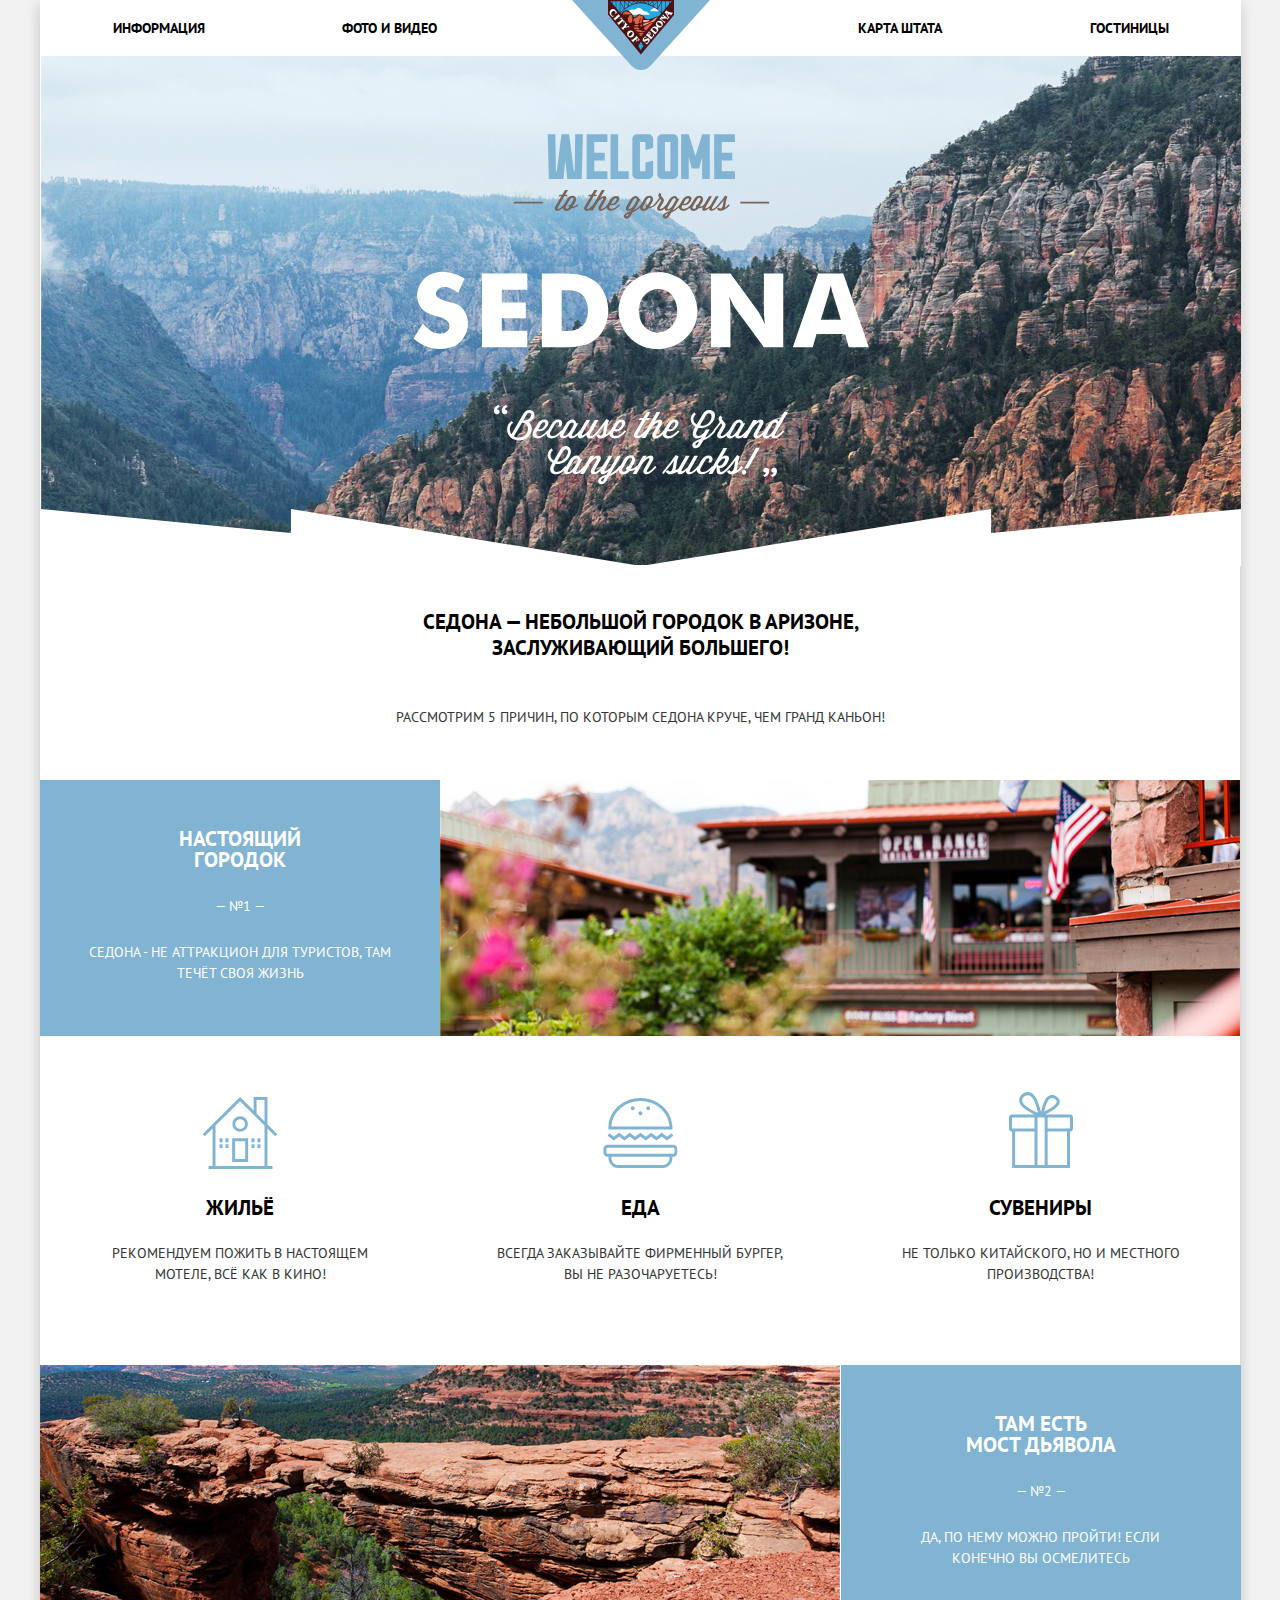
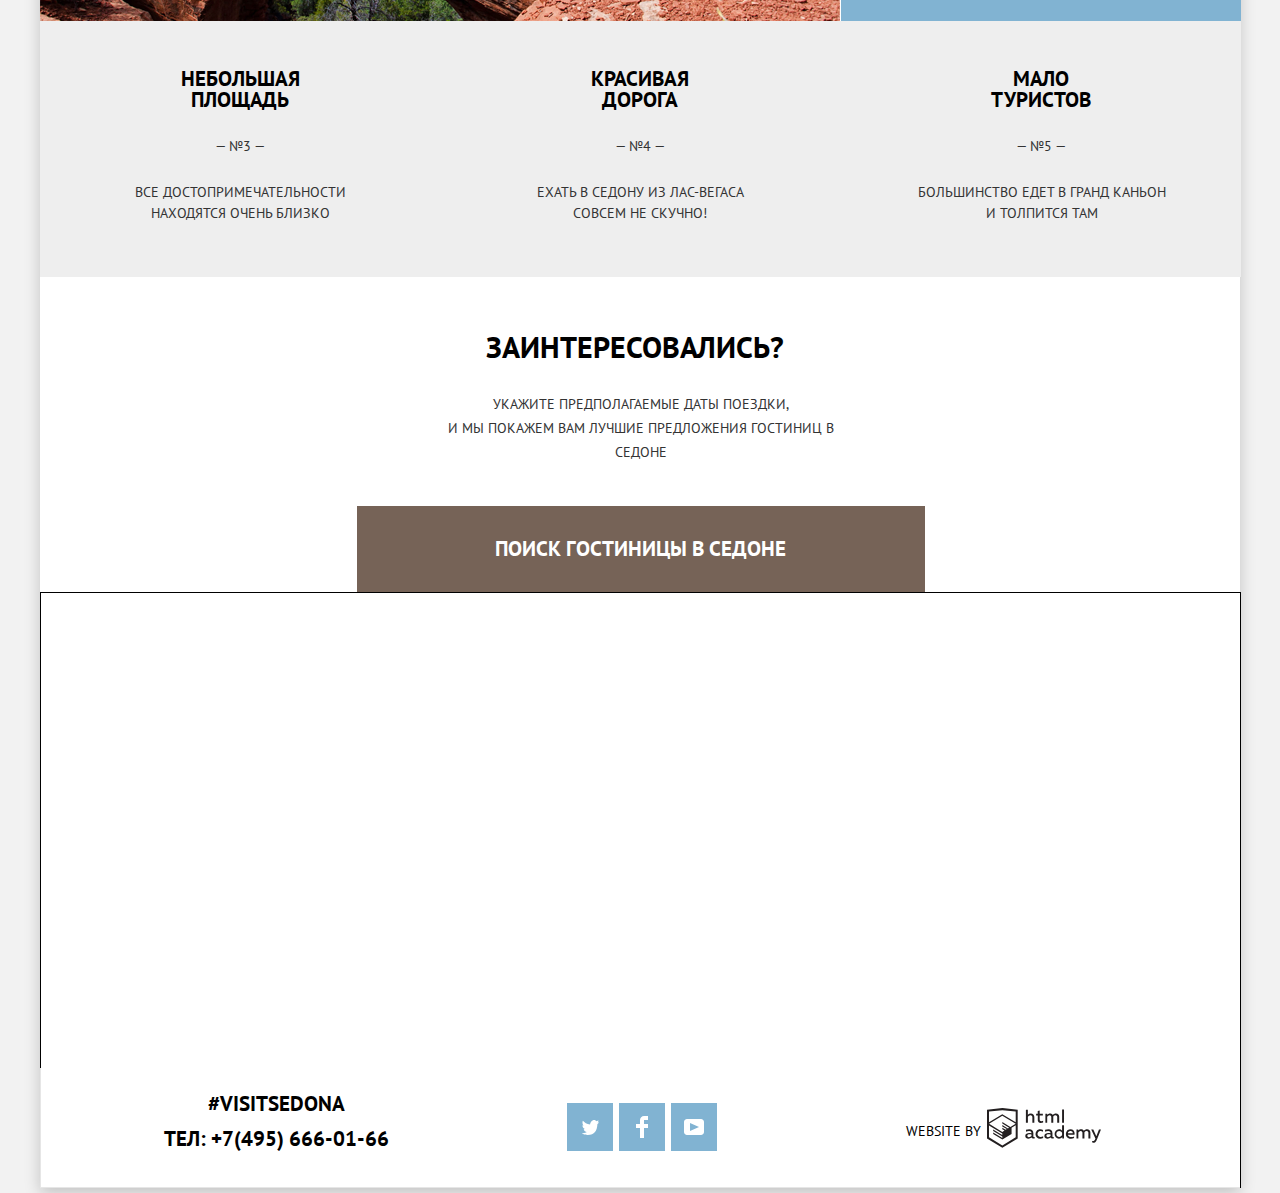
==== commit 16274b90: "Подключение минимизированных файлов." ====
--- a/index.html
+++ b/index.html
@@ -4,7 +4,7 @@
   <meta charset="UTF-8">
   <title>HTML Academy: Седона</title>
   <link href="css/normalize.css" rel="stylesheet">
-  <link href="css/style.css" rel="stylesheet">
+  <link href="css/style.min.css" rel="stylesheet">
   <link rel="icon" href="favicon.ico">
   <link rel="icon" href="img/icons/152.svg" type="image/svg+xml">
   <link rel="apple-touch-icon" href="img/icons/152.png">
@@ -238,6 +238,6 @@
     </a>
   </div>
 </footer>
-<script src="js/script.js"></script>
+<script src="js/script.min.js"></script>
 </body>
 </html>
--- a/css/style.min.css
+++ b/css/style.min.css
@@ -0,0 +1 @@
+@font-face{font-family:"PT Sans";src:local("Fonts"),url(../fonts/PTSans.woff2) format("woff2");font-weight:400;font-style:normal}@font-face{font-family:"PT Sans";src:local("Fonts"),url(../fonts/PTSans-Bold.woff2) format("woff2");font-weight:700;font-style:normal}:root{--basic-black:#000000;--basic-extra-gray:#333333;--basic-white:#ffffff;--basic-light:#F2F2F2;--basic-light-gray:#EEEEEE;--basic-dark-gray:#666666;--special-blue:#81b3d2;--special-blue-extra:#669EC0;--special-blue-dark:#5496BD;--special-brown-light:#766357;--special-brown:#604E43;--special-brown-dark:#503E33;--special-dark:#231F20;--special-blue-gray:#BDBBBC;--special-gray-input:#EBEBEB;--special-gray-line:#E5E5E5;--special-gray:#CACACA;--special-gray-disabled:#6A6A6A;--special-link-black:rgba(0, 0, 0, .3);--special-white:rgba(255, 255, 255, .3);--special-gray--controls:#ABABAB;--special-gray--shadow:rgba(177, 177, 177, .3);--background-image-pink:#CD5C5C;--background-image-green:#2E8B57;--background-image-blue:#5F9EA0;--background-image-red:#FFA07A;--background-image-brown:#A0522D}.page{height:100%;background-color:var(--basic-light)}.page-body{font-family:'PT Sans','Arial',sans-serif;font-size:14px;font-weight:700;line-height:21px;display:grid;width:1200px;min-height:100%;margin:0 auto;text-transform:uppercase;color:var(--basic-black);background-color:var(--basic-white);box-shadow:0 5px 15px rgba(0,1,1,.2);grid-template-rows:min-content 1fr min-content;align-content:start}.home-body{position:relative}.visually-hidden{position:absolute;overflow:hidden;clip:rect(0 0 0 0);width:1px;height:1px;margin:-1px;padding:0;white-space:nowrap;border:0;clip-path:inset(100%)}.thin-text{font-weight:400}a{text-decoration:none}img{max-width:100%;height:auto}ul{padding:0;list-style:none}.title{font-size:21px}.gray-text{color:var(--basic-extra-gray)}.high-line{line-height:26px}.main-header{width:1200px;height:56px;margin:0 auto}.main-header-logo{position:absolute;z-index:1;top:0;left:50%;width:138px;height:70px;transform:translate(-50%)}.main-navigation{position:relative;background-color:var(--basic-white)}.site-list-navigation{display:grid;box-sizing:border-box;width:1200px;margin:0;padding:15px 72px;list-style:none;grid-template-columns:1fr 1fr 2fr 1fr 1fr}.site-item{text-align:center}.site-item:first-child{text-align:left}.site-item:last-child{text-align:right}.site-item:nth-child(2){padding-left:25px}.site-item:nth-child(3){padding-right:10px;grid-column-start:4}.navigation-item{color:var(--basic-black)}.navigation-item:focus,.navigation-item:hover{color:var(--special-blue);outline:0}.navigation-item:active{color:var(--basic-black);opacity:.3}.active-page{color:var(--special-brown-light)}.welcome-image{position:relative;width:1200px;height:509px;margin:0 auto;background-image:url(../img/background1.jpg)}.welcome-text{width:457px;height:351px;padding:78px 372px 25px}.welcome-image::after{position:absolute;bottom:-1px;width:1200px;height:57px;content:'';background:url(../img/Shape.svg)}.promo{margin:0;padding:27px 300px 50px}.promo-slogan{margin-bottom:43px}.promo-text{margin:0}.features{text-align:center}.feature-item-big,.features-list{display:grid;grid-template-columns:1fr 1fr 1fr}.features-list{margin:0}.feature-item-big{grid-column-start:1;grid-column-end:4}.feature-img-first,.feature-img-second{width:800px;height:256px;background-color:var(--background-image-red);grid-column-start:2;grid-column-end:4}.feature-img-second{background-color:var(--background-image-brown);grid-column-start:1;grid-column-end:3}.mini-title{position:relative;margin-bottom:25px}.food::before,.house::before,.souvenirs::before{position:absolute;left:50%;content:'';transform:translateX(-50%)}.house::before{bottom:45px;width:75px;height:76px;background:url(../img/icon-1.svg) no-repeat}.food::before,.souvenirs::before{bottom:50px}.food::before{width:75px;height:70px;background:url(../img/icon-3.svg) no-repeat}.souvenirs::before{width:64px;height:77px;background:url(../img/icon-2.svg) no-repeat}.full-w{box-sizing:border-box;margin:133px auto 80px;grid-column-start:1;grid-column-end:4}.features-text-mini{margin:0;padding:0 55px}.feature-blue{box-sizing:border-box;height:256px;padding:48px;color:var(--basic-white);background-color:var(--special-blue)}.feature-subtitle{margin:0;padding:0 77px}.number{margin:26px auto 25px}.feature-text{margin:0}.feature-gray{box-sizing:border-box;height:256px;margin:0;padding:47px 70px 54px;text-align:center;background-color:var(--basic-light-gray)}.feature-subtitle-gray{margin:0;padding:0 55px}.feature-text-gray{margin:0}.feature-five{padding-left:2px}.search-hotels{margin-top:58px;text-align:center}.search-title{font-size:30px;line-height:24px;margin:0;padding:0 457px 4px 446px}.search-info{line-height:24px;margin:0;padding:29px 382px 42px;text-align:center}.search-form{position:absolute;left:317px;display:flex;flex-direction:column;box-sizing:border-box;width:568px;height:395px;padding:55px;background-color:var(--basic-white);box-shadow:0 7px 15px rgba(0,1,1,.15);flex-wrap:wrap}.wrapper-search{position:relative;display:flex;height:38px;margin-bottom:29px;justify-content:space-between;align-items:center}.search-date{margin-right:12px}.search-input-data{font-family:'PT Sans','Arial',sans-serif;font-size:14px;font-weight:700;line-height:26;box-sizing:border-box;width:346px;height:38px;margin:0;padding:6px 0 6px 13px;text-transform:uppercase;color:var(--basic-black);border:0;outline:0;background-color:var(--basic-light)}.search-input-data::placeholder{font-family:'PT Sans','Arial',sans-serif;font-size:14px;font-weight:700;line-height:26px;text-transform:uppercase;color:var(--basic-black)}.calendar{position:absolute;right:9px}.wrapper-search-people{margin-bottom:0}.search-number-people{display:flex;margin-bottom:53px;justify-content:space-between}.search-number-adults{margin-right:40px}.search-number-kids{margin-right:28px}.input-number-wrapper{display:flex;box-sizing:border-box;width:114px;height:38px;padding:6px 12px;text-align:center;background-color:var(--basic-light);justify-content:space-between;align-items:center}.button-number,.search-input-number{padding:0;border:0;outline:0;background-color:transparent}.button-number{display:flex;width:38px;height:38px;justify-content:center;align-items:center}.search-input-number{font-family:'PT Sans','Arial',sans-serif;font-size:14px;font-weight:700;line-height:26px;width:36px;height:26px;margin:0 12px;text-align:center;color:var(--basic-black)}.button-search{font-size:21px;line-height:26px;width:458px;height:58px;padding:16px 182px}.input-data-wrapper:hover{background-color:var(--special-gray-input)}.search-input-data:focus{border:2px solid var(--special-gray-line);outline:0;background-color:var(--basic-white)}.calendar:hover path{fill:var(--basic-black)}.calendar:active path{fill:var(--special-blue)}.minus:hover rect,.plus:hover path{fill:var(--basic-black)}.minus:active rect,.plus:active path{fill:var(--special-blue)}.button{font-weight:700;text-transform:uppercase;color:var(--basic-white);border:0}.button-mini{padding:3px 17px 3px 16px}.button-big{font-size:21px;line-height:26px;width:568px;height:86px}.button-brown{background-color:var(--special-brown-light)}.button-brown:focus,.button-brown:hover{outline:0;background-color:var(--special-brown)}.button-brown:active{color:var(--special-white);background-color:var(--special-brown-dark)}.modal-show{display:block;animation:bounce .6s}.modal-close{display:none}.map{width:1199px;height:594px;border:1px solid var(--basic-black)}.main-footer{bottom:0;display:flex;box-sizing:border-box;width:100%;height:120px;padding:23px 49px 36px 35px;background-color:rgba(255,255,255,.9);justify-content:space-around;align-items:center}.home-footer{position:absolute}.footer-contacts{font-size:21px;margin:0;color:var(--basic-black)}.hashtag{margin-bottom:9px;text-align:center}.footer-address{font-style:normal;display:flex;flex-direction:column}.social-button,.social-list{display:flex;align-items:center}.social-list{width:150px;margin:0;padding-top:10px;padding-right:10px;flex-wrap:wrap;justify-content:space-between}.social-button{width:46px;height:48px;background-color:var(--special-blue);justify-content:center}.social-button:focus,.social-button:hover{outline:0;background-color:var(--special-blue-extra)}.social-button:active{background-color:var(--special-blue-dark)}.social-button:active path{fill-opacity:.3}.footer-copyright{display:flex;width:196px;padding-top:18px;justify-content:space-between;align-items:center}.text-copyright{margin:0}.copyright:focus path,.copyright:hover path{fill:var(--special-blue)}.copyright:focus{outline:0}.copyright:active path{fill:var(--special-blue-gray)}.filters{width:1200px;background-image:url(../img/background.jpg);background-size:cover}.filter-category{display:flex;padding:27px 73px 31px;flex-wrap:wrap}.filter{margin:0;padding:0;border:0}.type-housing{padding-left:117px}.filter-title{font-size:16px;margin-bottom:24px;color:var(--basic-white)}.filter-list{font-weight:400;margin:0;padding:0;list-style:none;color:var(--basic-white)}.filter-option{position:relative;margin-bottom:25px;margin-left:42px}.filter-option:last-child{margin-bottom:0}.checkbox-name::before{position:absolute;left:-42px;width:23px;height:23px;content:'';background-image:url(../img/no-checked.svg);background-repeat:no-repeat}.filter-input-checkbox:checked+label::after,.filter-input-checkbox:checked+label::before{position:absolute;top:1px;left:-42px;width:23px;height:23px;content:'';background-image:url(../img/checked.svg);background-repeat:no-repeat}.filter-input-checkbox:checked+label::after{top:2px;left:-38px;width:22px;height:17px;background-image:url(../img/check_mark.svg)}.filter-input-checkbox:checked:disabled+label::after,.filter-input-checkbox:checked:disabled+label::before{position:absolute;top:-5px;left:-42px;width:23px;height:23px;content:'';background-image:url(../img/checked_disabled.svg);background-repeat:no-repeat}.filter-input-checkbox:checked:disabled+label::after{top:-4px;left:-38px;width:22px;height:17px;background-image:url(../img/chek_mark_disabled.svg)}.filter-input-checkbox:disabled+label::before{position:absolute;top:-5px;left:-42px;width:23px;height:23px;content:'';background-image:url(../img/checked_no_disabled.svg);background-repeat:no-repeat}.cost{margin-left:auto}.cost-title{margin-bottom:0}.price,.price-controls{display:flex;box-sizing:border-box}.price-controls{position:relative;width:317px;height:36px;padding:6px 28px 8px 55px;border:2px solid var(--basic-white);border-radius:2px;justify-content:space-between}.price{width:83px;height:21px;padding:5px 10px;text-transform:uppercase;color:var(--basic-white);align-items:center}.max-price{margin-left:auto}.price-number{font-family:'PT Sans','Arial',sans-serif;font-size:14px;line-height:21px;width:35px;margin-left:3px;text-transform:uppercase;color:var(--basic-white);border:0;outline:0;background-color:transparent}.price-number::placeholder{color:var(--basic-white)}.price-controls:before{position:absolute;top:50%;left:50%;width:2px;height:22px;margin-top:-12px;content:'';background:var(--basic-white)}.range-filter{width:317px;margin-top:10px}.range-controls{position:relative;margin-top:20px}.scale{height:2px;background:var(--special-white)}.bar{width:248px;height:2px;background:var(--basic-white)}.toggle{position:absolute;top:-10px;left:0;width:4px;height:4px;padding:0;cursor:pointer;border:8px solid var(--basic-white);border-radius:50%;background-color:var(--special-gray--controls);box-shadow:0 2px 1px 0 var(--special-gray--shadow)}.toggle:hover{width:5px;height:5px;border:9px solid var(--basic-white)}.range-controls .toggle-max{left:248px}.button-show{font-weight:400;width:137px;height:36px;margin-top:33px;margin-left:85px;text-transform:uppercase;color:var(--basic-white);border:2px solid var(--basic-white);border-radius:2px;background-color:transparent}.button-show:focus,.button-show:hover{color:var(--basic-black);outline:0;background-color:var(--basic-white)}.button-filter{align-self:flex-end}.sorting{display:flex;box-sizing:border-box;height:86px;padding:29px 73px 31px;align-items:center}.sorting-title{margin:0 46px 0 0;padding:0}.sorting-subtitle{font-size:12px;line-height:18px;margin:0 40px 0 0;padding:0}.sorting-controls{display:flex;width:34px;margin-left:auto;justify-content:space-between}.ascending path{font:var(--special-gray)}.arrow:focus path{fill:var(--basic-black)}.arrow:focus{outline:0}.arrow:hover path{fill:var(--basic-black)}.arrow:active path{fill:var(--special-blue)}.assortment-list{display:flex;margin:0;list-style:none}.assortment-item{font-size:12px;line-height:18px;display:flex;margin-right:33px;color:var(--special-link-black);border-bottom:1px dashed var(--special-blue)}.assortment-item:focus,.assortment-item:hover{color:var(--special-blue);outline:0}.active-item,.assortment-item:active{color:var(--basic-black);border-bottom-style:none}.active-item{color:var(--special-blue)}.hotels-list{display:flex;margin:0;padding:0;list-style:none;flex-wrap:wrap}.hotels-item{display:flex;box-sizing:border-box;width:100%;height:150px;padding:30px 73px;border-top:1px solid var(--special-gray-line);border-bottom:1px solid var(--special-gray-line)}.hotels-image{width:135px;height:90px;margin-right:29px}.img-Amara-Resort-and-Spa{background:var(--background-image-pink)}.img-Desert-Quail-Inn{bottom:var(--background-image-blue)}.img-Villas-at-Poco-Diablo{background:var(--background-image-green)}.type-price{display:flex}.hotels-info{display:flex;flex-direction:column;justify-content:space-between}.type-price-text{width:107px;margin:7px 9px 15px 0}.hotels{margin:0;padding:0;color:var(--basic-black)}.result-buttons a{margin-right:3px}.button-blue{background-color:var(--special-blue)}.button-blue:focus,.button-blue:hover{outline:0;background-color:var(--special-blue-extra)}.button-blue:active{color:var(--special-white);background-color:var(--special-blue-dark)}.rating-text{margin:0;padding:3px 12px 3px 15px;text-align:center;color:var(--basic-dark-gray);background-color:var(--basic-light)}.hotels:focus,.hotels:hover{color:var(--special-blue);outline:0}.hotels:active{opacity:.3;color:var(--basic-black)}.rating-block{margin-left:auto;align-self:flex-end}.stars-list{display:flex;margin-bottom:40px;justify-content:flex-end}.star{margin-right:5px}.star:last-child{margin-right:0}
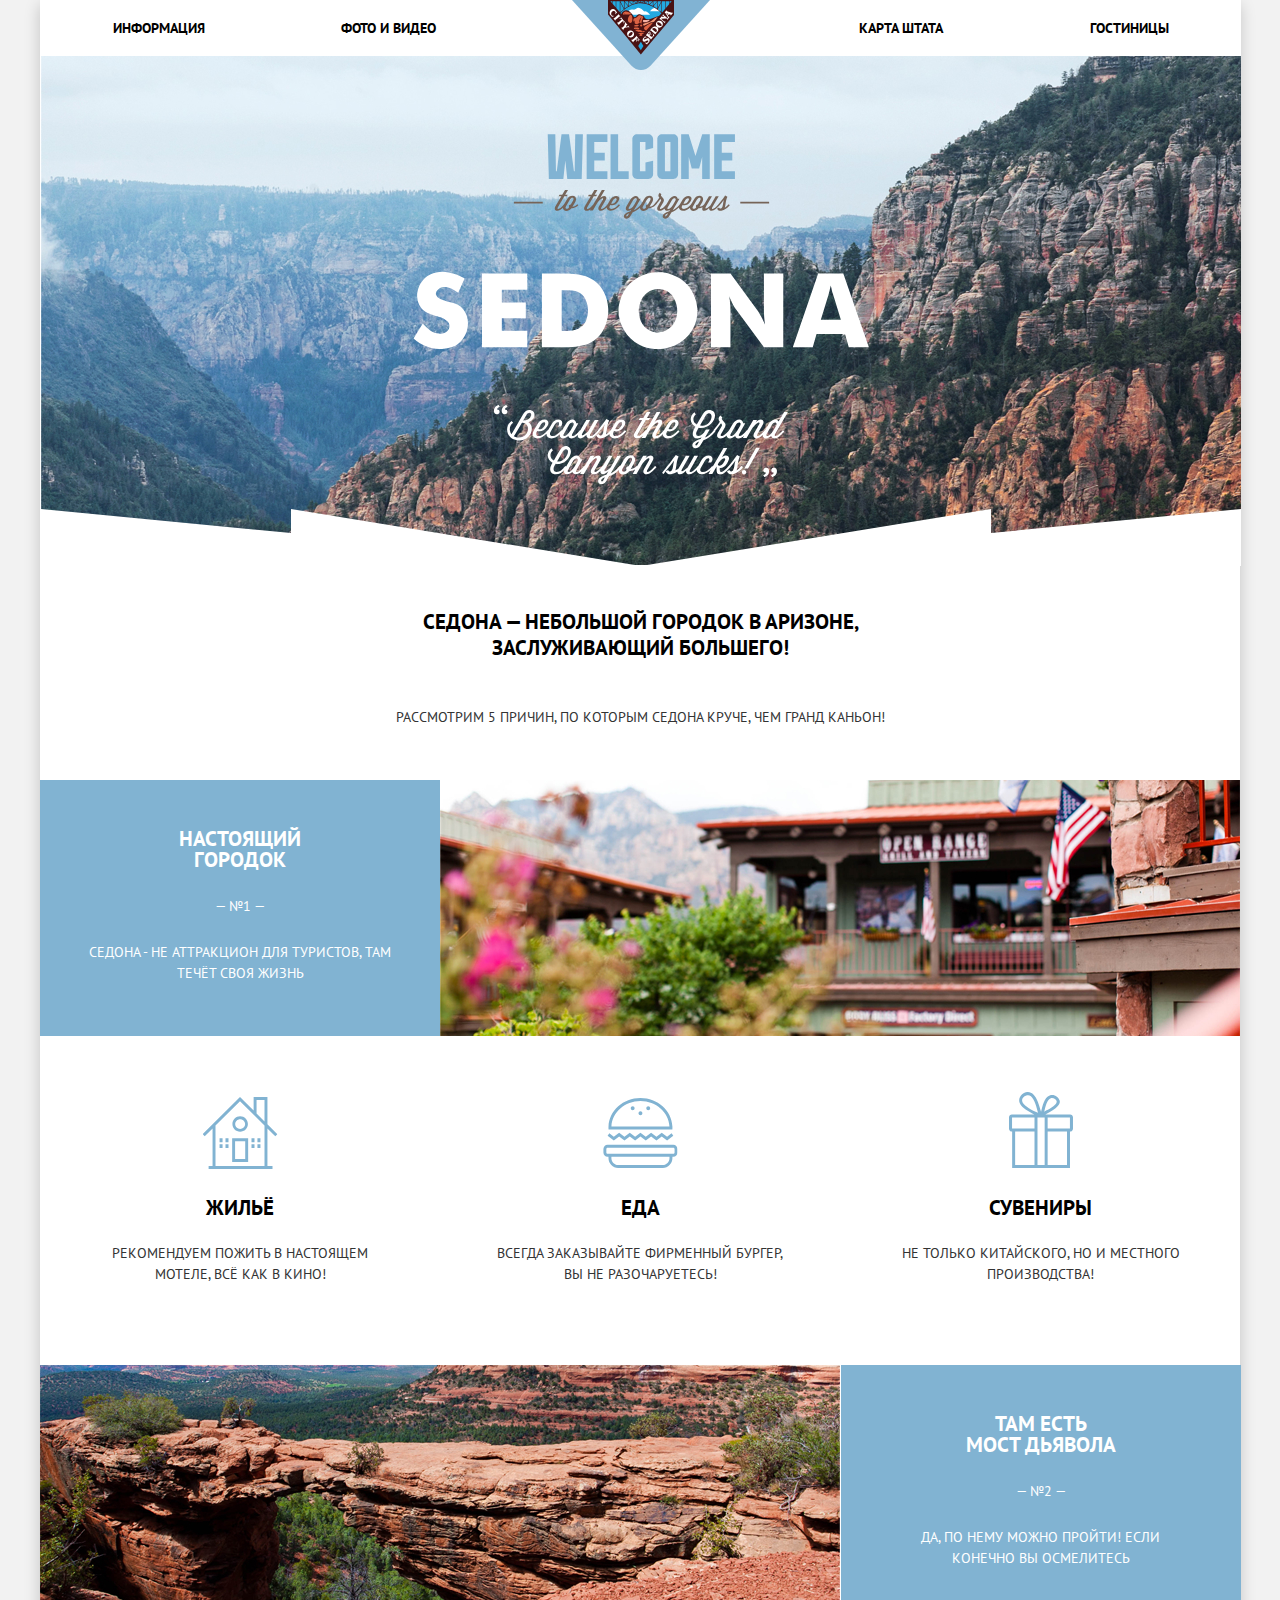
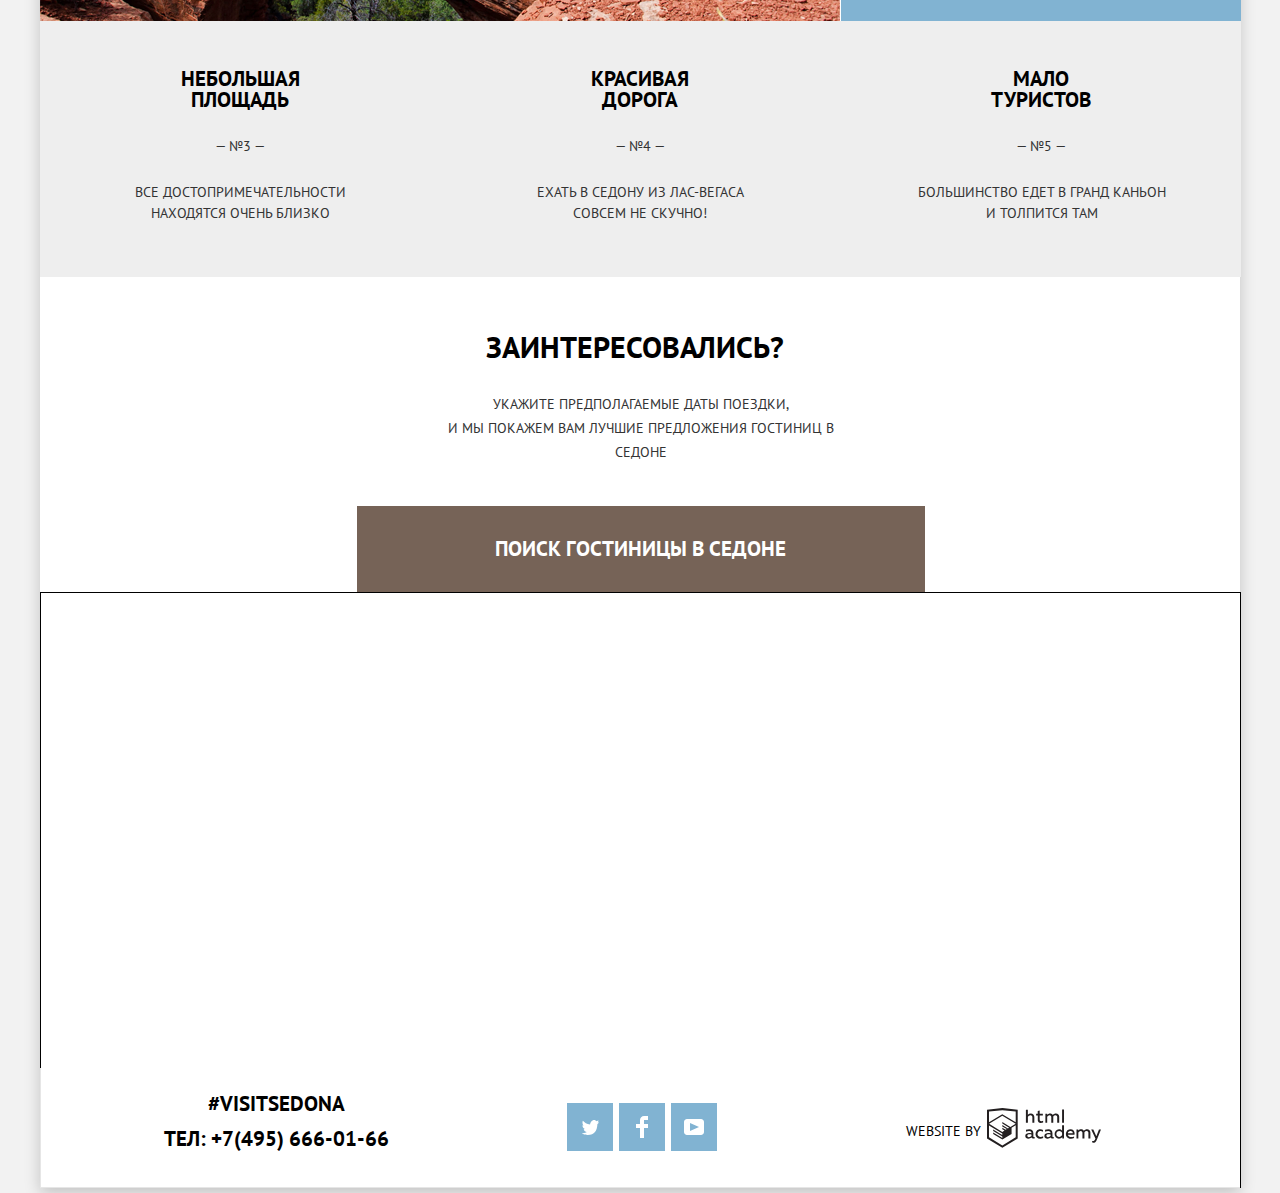
==== commit 1d2a6c33: "Подготовка к защите. Внесение правок." ====
--- a/index.html
+++ b/index.html
@@ -104,7 +104,7 @@
     <p class="search-info thin-text gray-text">Укажите предполагаемые даты поездки,<br> и мы покажем вам лучшие
       предложения гостиниц в Седоне</p>
     <button class="button button-big button-brown" type="button">Поиск гостиницы в Седоне</button>
-    <section class="search-form modal-close">
+    <section class="search-form modal-show">
       <form class="form-hotels" action="https://echo.htmlacademy.ru" method="post">
         <div class="wrapper-search">
           <label class="search-date high-line" for="search-date-in">Дата заезда:</label>
--- a/css/style.min.css
+++ b/css/style.min.css
@@ -1 +1 @@
-@font-face{font-family:"PT Sans";src:local("Fonts"),url(../fonts/PTSans.woff2) format("woff2");font-weight:400;font-style:normal}@font-face{font-family:"PT Sans";src:local("Fonts"),url(../fonts/PTSans-Bold.woff2) format("woff2");font-weight:700;font-style:normal}:root{--basic-black:#000000;--basic-extra-gray:#333333;--basic-white:#ffffff;--basic-light:#F2F2F2;--basic-light-gray:#EEEEEE;--basic-dark-gray:#666666;--special-blue:#81b3d2;--special-blue-extra:#669EC0;--special-blue-dark:#5496BD;--special-brown-light:#766357;--special-brown:#604E43;--special-brown-dark:#503E33;--special-dark:#231F20;--special-blue-gray:#BDBBBC;--special-gray-input:#EBEBEB;--special-gray-line:#E5E5E5;--special-gray:#CACACA;--special-gray-disabled:#6A6A6A;--special-link-black:rgba(0, 0, 0, .3);--special-white:rgba(255, 255, 255, .3);--special-gray--controls:#ABABAB;--special-gray--shadow:rgba(177, 177, 177, .3);--background-image-pink:#CD5C5C;--background-image-green:#2E8B57;--background-image-blue:#5F9EA0;--background-image-red:#FFA07A;--background-image-brown:#A0522D}.page{height:100%;background-color:var(--basic-light)}.page-body{font-family:'PT Sans','Arial',sans-serif;font-size:14px;font-weight:700;line-height:21px;display:grid;width:1200px;min-height:100%;margin:0 auto;text-transform:uppercase;color:var(--basic-black);background-color:var(--basic-white);box-shadow:0 5px 15px rgba(0,1,1,.2);grid-template-rows:min-content 1fr min-content;align-content:start}.home-body{position:relative}.visually-hidden{position:absolute;overflow:hidden;clip:rect(0 0 0 0);width:1px;height:1px;margin:-1px;padding:0;white-space:nowrap;border:0;clip-path:inset(100%)}.thin-text{font-weight:400}a{text-decoration:none}img{max-width:100%;height:auto}ul{padding:0;list-style:none}.title{font-size:21px}.gray-text{color:var(--basic-extra-gray)}.high-line{line-height:26px}.main-header{width:1200px;height:56px;margin:0 auto}.main-header-logo{position:absolute;z-index:1;top:0;left:50%;width:138px;height:70px;transform:translate(-50%)}.main-navigation{position:relative;background-color:var(--basic-white)}.site-list-navigation{display:grid;box-sizing:border-box;width:1200px;margin:0;padding:15px 72px;list-style:none;grid-template-columns:1fr 1fr 2fr 1fr 1fr}.site-item{text-align:center}.site-item:first-child{text-align:left}.site-item:last-child{text-align:right}.site-item:nth-child(2){padding-left:25px}.site-item:nth-child(3){padding-right:10px;grid-column-start:4}.navigation-item{color:var(--basic-black)}.navigation-item:focus,.navigation-item:hover{color:var(--special-blue);outline:0}.navigation-item:active{color:var(--basic-black);opacity:.3}.active-page{color:var(--special-brown-light)}.welcome-image{position:relative;width:1200px;height:509px;margin:0 auto;background-image:url(../img/background1.jpg)}.welcome-text{width:457px;height:351px;padding:78px 372px 25px}.welcome-image::after{position:absolute;bottom:-1px;width:1200px;height:57px;content:'';background:url(../img/Shape.svg)}.promo{margin:0;padding:27px 300px 50px}.promo-slogan{margin-bottom:43px}.promo-text{margin:0}.features{text-align:center}.feature-item-big,.features-list{display:grid;grid-template-columns:1fr 1fr 1fr}.features-list{margin:0}.feature-item-big{grid-column-start:1;grid-column-end:4}.feature-img-first,.feature-img-second{width:800px;height:256px;background-color:var(--background-image-red);grid-column-start:2;grid-column-end:4}.feature-img-second{background-color:var(--background-image-brown);grid-column-start:1;grid-column-end:3}.mini-title{position:relative;margin-bottom:25px}.food::before,.house::before,.souvenirs::before{position:absolute;left:50%;content:'';transform:translateX(-50%)}.house::before{bottom:45px;width:75px;height:76px;background:url(../img/icon-1.svg) no-repeat}.food::before,.souvenirs::before{bottom:50px}.food::before{width:75px;height:70px;background:url(../img/icon-3.svg) no-repeat}.souvenirs::before{width:64px;height:77px;background:url(../img/icon-2.svg) no-repeat}.full-w{box-sizing:border-box;margin:133px auto 80px;grid-column-start:1;grid-column-end:4}.features-text-mini{margin:0;padding:0 55px}.feature-blue{box-sizing:border-box;height:256px;padding:48px;color:var(--basic-white);background-color:var(--special-blue)}.feature-subtitle{margin:0;padding:0 77px}.number{margin:26px auto 25px}.feature-text{margin:0}.feature-gray{box-sizing:border-box;height:256px;margin:0;padding:47px 70px 54px;text-align:center;background-color:var(--basic-light-gray)}.feature-subtitle-gray{margin:0;padding:0 55px}.feature-text-gray{margin:0}.feature-five{padding-left:2px}.search-hotels{margin-top:58px;text-align:center}.search-title{font-size:30px;line-height:24px;margin:0;padding:0 457px 4px 446px}.search-info{line-height:24px;margin:0;padding:29px 382px 42px;text-align:center}.search-form{position:absolute;left:317px;display:flex;flex-direction:column;box-sizing:border-box;width:568px;height:395px;padding:55px;background-color:var(--basic-white);box-shadow:0 7px 15px rgba(0,1,1,.15);flex-wrap:wrap}.wrapper-search{position:relative;display:flex;height:38px;margin-bottom:29px;justify-content:space-between;align-items:center}.search-date{margin-right:12px}.search-input-data{font-family:'PT Sans','Arial',sans-serif;font-size:14px;font-weight:700;line-height:26;box-sizing:border-box;width:346px;height:38px;margin:0;padding:6px 0 6px 13px;text-transform:uppercase;color:var(--basic-black);border:0;outline:0;background-color:var(--basic-light)}.search-input-data::placeholder{font-family:'PT Sans','Arial',sans-serif;font-size:14px;font-weight:700;line-height:26px;text-transform:uppercase;color:var(--basic-black)}.calendar{position:absolute;right:9px}.wrapper-search-people{margin-bottom:0}.search-number-people{display:flex;margin-bottom:53px;justify-content:space-between}.search-number-adults{margin-right:40px}.search-number-kids{margin-right:28px}.input-number-wrapper{display:flex;box-sizing:border-box;width:114px;height:38px;padding:6px 12px;text-align:center;background-color:var(--basic-light);justify-content:space-between;align-items:center}.button-number,.search-input-number{padding:0;border:0;outline:0;background-color:transparent}.button-number{display:flex;width:38px;height:38px;justify-content:center;align-items:center}.search-input-number{font-family:'PT Sans','Arial',sans-serif;font-size:14px;font-weight:700;line-height:26px;width:36px;height:26px;margin:0 12px;text-align:center;color:var(--basic-black)}.button-search{font-size:21px;line-height:26px;width:458px;height:58px;padding:16px 182px}.input-data-wrapper:hover{background-color:var(--special-gray-input)}.search-input-data:focus{border:2px solid var(--special-gray-line);outline:0;background-color:var(--basic-white)}.calendar:hover path{fill:var(--basic-black)}.calendar:active path{fill:var(--special-blue)}.minus:hover rect,.plus:hover path{fill:var(--basic-black)}.minus:active rect,.plus:active path{fill:var(--special-blue)}.button{font-weight:700;text-transform:uppercase;color:var(--basic-white);border:0}.button-mini{padding:3px 17px 3px 16px}.button-big{font-size:21px;line-height:26px;width:568px;height:86px}.button-brown{background-color:var(--special-brown-light)}.button-brown:focus,.button-brown:hover{outline:0;background-color:var(--special-brown)}.button-brown:active{color:var(--special-white);background-color:var(--special-brown-dark)}.modal-show{display:block;animation:bounce .6s}.modal-close{display:none}.map{width:1199px;height:594px;border:1px solid var(--basic-black)}.main-footer{bottom:0;display:flex;box-sizing:border-box;width:100%;height:120px;padding:23px 49px 36px 35px;background-color:rgba(255,255,255,.9);justify-content:space-around;align-items:center}.home-footer{position:absolute}.footer-contacts{font-size:21px;margin:0;color:var(--basic-black)}.hashtag{margin-bottom:9px;text-align:center}.footer-address{font-style:normal;display:flex;flex-direction:column}.social-button,.social-list{display:flex;align-items:center}.social-list{width:150px;margin:0;padding-top:10px;padding-right:10px;flex-wrap:wrap;justify-content:space-between}.social-button{width:46px;height:48px;background-color:var(--special-blue);justify-content:center}.social-button:focus,.social-button:hover{outline:0;background-color:var(--special-blue-extra)}.social-button:active{background-color:var(--special-blue-dark)}.social-button:active path{fill-opacity:.3}.footer-copyright{display:flex;width:196px;padding-top:18px;justify-content:space-between;align-items:center}.text-copyright{margin:0}.copyright:focus path,.copyright:hover path{fill:var(--special-blue)}.copyright:focus{outline:0}.copyright:active path{fill:var(--special-blue-gray)}.filters{width:1200px;background-image:url(../img/background.jpg);background-size:cover}.filter-category{display:flex;padding:27px 73px 31px;flex-wrap:wrap}.filter{margin:0;padding:0;border:0}.type-housing{padding-left:117px}.filter-title{font-size:16px;margin-bottom:24px;color:var(--basic-white)}.filter-list{font-weight:400;margin:0;padding:0;list-style:none;color:var(--basic-white)}.filter-option{position:relative;margin-bottom:25px;margin-left:42px}.filter-option:last-child{margin-bottom:0}.checkbox-name::before{position:absolute;left:-42px;width:23px;height:23px;content:'';background-image:url(../img/no-checked.svg);background-repeat:no-repeat}.filter-input-checkbox:checked+label::after,.filter-input-checkbox:checked+label::before{position:absolute;top:1px;left:-42px;width:23px;height:23px;content:'';background-image:url(../img/checked.svg);background-repeat:no-repeat}.filter-input-checkbox:checked+label::after{top:2px;left:-38px;width:22px;height:17px;background-image:url(../img/check_mark.svg)}.filter-input-checkbox:checked:disabled+label::after,.filter-input-checkbox:checked:disabled+label::before{position:absolute;top:-5px;left:-42px;width:23px;height:23px;content:'';background-image:url(../img/checked_disabled.svg);background-repeat:no-repeat}.filter-input-checkbox:checked:disabled+label::after{top:-4px;left:-38px;width:22px;height:17px;background-image:url(../img/chek_mark_disabled.svg)}.filter-input-checkbox:disabled+label::before{position:absolute;top:-5px;left:-42px;width:23px;height:23px;content:'';background-image:url(../img/checked_no_disabled.svg);background-repeat:no-repeat}.cost{margin-left:auto}.cost-title{margin-bottom:0}.price,.price-controls{display:flex;box-sizing:border-box}.price-controls{position:relative;width:317px;height:36px;padding:6px 28px 8px 55px;border:2px solid var(--basic-white);border-radius:2px;justify-content:space-between}.price{width:83px;height:21px;padding:5px 10px;text-transform:uppercase;color:var(--basic-white);align-items:center}.max-price{margin-left:auto}.price-number{font-family:'PT Sans','Arial',sans-serif;font-size:14px;line-height:21px;width:35px;margin-left:3px;text-transform:uppercase;color:var(--basic-white);border:0;outline:0;background-color:transparent}.price-number::placeholder{color:var(--basic-white)}.price-controls:before{position:absolute;top:50%;left:50%;width:2px;height:22px;margin-top:-12px;content:'';background:var(--basic-white)}.range-filter{width:317px;margin-top:10px}.range-controls{position:relative;margin-top:20px}.scale{height:2px;background:var(--special-white)}.bar{width:248px;height:2px;background:var(--basic-white)}.toggle{position:absolute;top:-10px;left:0;width:4px;height:4px;padding:0;cursor:pointer;border:8px solid var(--basic-white);border-radius:50%;background-color:var(--special-gray--controls);box-shadow:0 2px 1px 0 var(--special-gray--shadow)}.toggle:hover{width:5px;height:5px;border:9px solid var(--basic-white)}.range-controls .toggle-max{left:248px}.button-show{font-weight:400;width:137px;height:36px;margin-top:33px;margin-left:85px;text-transform:uppercase;color:var(--basic-white);border:2px solid var(--basic-white);border-radius:2px;background-color:transparent}.button-show:focus,.button-show:hover{color:var(--basic-black);outline:0;background-color:var(--basic-white)}.button-filter{align-self:flex-end}.sorting{display:flex;box-sizing:border-box;height:86px;padding:29px 73px 31px;align-items:center}.sorting-title{margin:0 46px 0 0;padding:0}.sorting-subtitle{font-size:12px;line-height:18px;margin:0 40px 0 0;padding:0}.sorting-controls{display:flex;width:34px;margin-left:auto;justify-content:space-between}.ascending path{font:var(--special-gray)}.arrow:focus path{fill:var(--basic-black)}.arrow:focus{outline:0}.arrow:hover path{fill:var(--basic-black)}.arrow:active path{fill:var(--special-blue)}.assortment-list{display:flex;margin:0;list-style:none}.assortment-item{font-size:12px;line-height:18px;display:flex;margin-right:33px;color:var(--special-link-black);border-bottom:1px dashed var(--special-blue)}.assortment-item:focus,.assortment-item:hover{color:var(--special-blue);outline:0}.active-item,.assortment-item:active{color:var(--basic-black);border-bottom-style:none}.active-item{color:var(--special-blue)}.hotels-list{display:flex;margin:0;padding:0;list-style:none;flex-wrap:wrap}.hotels-item{display:flex;box-sizing:border-box;width:100%;height:150px;padding:30px 73px;border-top:1px solid var(--special-gray-line);border-bottom:1px solid var(--special-gray-line)}.hotels-image{width:135px;height:90px;margin-right:29px}.img-Amara-Resort-and-Spa{background:var(--background-image-pink)}.img-Desert-Quail-Inn{bottom:var(--background-image-blue)}.img-Villas-at-Poco-Diablo{background:var(--background-image-green)}.type-price{display:flex}.hotels-info{display:flex;flex-direction:column;justify-content:space-between}.type-price-text{width:107px;margin:7px 9px 15px 0}.hotels{margin:0;padding:0;color:var(--basic-black)}.result-buttons a{margin-right:3px}.button-blue{background-color:var(--special-blue)}.button-blue:focus,.button-blue:hover{outline:0;background-color:var(--special-blue-extra)}.button-blue:active{color:var(--special-white);background-color:var(--special-blue-dark)}.rating-text{margin:0;padding:3px 12px 3px 15px;text-align:center;color:var(--basic-dark-gray);background-color:var(--basic-light)}.hotels:focus,.hotels:hover{color:var(--special-blue);outline:0}.hotels:active{opacity:.3;color:var(--basic-black)}.rating-block{margin-left:auto;align-self:flex-end}.stars-list{display:flex;margin-bottom:40px;justify-content:flex-end}.star{margin-right:5px}.star:last-child{margin-right:0}
+@font-face{font-family:"PT Sans";src:local("Fonts"),url(../fonts/PTSans.woff2) format("woff2");url(../fonts/PTSans.woff) format("woff");font-weight:400;font-style:normal}@font-face{font-family:"PT Sans";src:local("Fonts"),url(../fonts/PTSans-Bold.woff2) format("woff2");url(../fonts/PTSans-Bold.woff) format("woff");font-weight:700;font-style:normal}:root{--basic-black:#000;--basic-extra-gray:#333;--basic-white:#fff;--basic-light:#F2F2F2;--basic-light-gray:#EEE;--basic-dark-gray:#666;--special-blue:#81b3d2;--special-blue-extra:#669EC0;--special-blue-dark:#5496BD;--special-brown-light:#766357;--special-brown:#604E43;--special-brown-dark:#503E33;--special-dark:#231F20;--special-blue-gray:#BDBBBC;--special-gray-input:#EBEBEB;--special-gray-line:#E5E5E5;--special-gray:#CACACA;--special-gray-disabled:#6A6A6A;--special-link-black:rgba(0,0,0,.3);--special-white:rgba(255,255,255,.3);--special-gray--controls:#ABABAB;--special-gray--shadow:rgba(177,177,177,.3);--background-image-pink:#CD5C5C;--background-image-green:#2E8B57;--background-image-blue:#5F9EA0;--background-image-red:#FFA07A;--background-image-brown:sienna}.page{height:100%;background-color:var(--basic-light)}.page-body{font-family:"PT Sans","Arial",sans-serif;font-size:14px;font-weight:700;line-height:21px;display:grid;width:1200px;min-height:100%;margin:0 auto;text-transform:uppercase;color:var(--basic-black);background-color:var(--basic-white);box-shadow:0 5px 15px rgba(0,1,1,.2);grid-template-rows:min-content 1fr min-content;align-content:start}.home-body{position:relative}.visually-hidden{position:absolute;overflow:hidden;clip:rect(0 0 0 0);width:1px;height:1px;margin:-1px;padding:0;white-space:nowrap;border:0;clip-path:inset(100%)}.thin-text{font-weight:400}a{text-decoration:none}img{max-width:100%;height:auto}ul{padding:0;list-style:none}.title{font-size:21px}.gray-text{color:var(--basic-extra-gray)}.high-line{line-height:26px}.main-header{width:1200px;height:56px;margin:0 auto}.main-header-logo{position:absolute;z-index:1;top:0;left:50%;width:138px;height:70px;transform:translate(-50%)}.main-navigation{position:relative;background-color:var(--basic-white)}.site-list-navigation{display:grid;box-sizing:border-box;width:1200px;margin:0;padding:15px 72px;list-style:none;grid-template-columns:1fr 1fr 2fr 1fr 1fr}.site-item:first-child{text-align:left}.site-item:nth-child(2){margin-left:52px;text-align:left}.site-item:nth-child(3){margin-right:50px;grid-column-start:4;text-align:right}.site-item:last-child{text-align:right}.navigation-item{color:var(--basic-black)}.navigation-item:hover,.navigation-item:focus{color:var(--special-blue);outline:none}.navigation-item:active{color:var(--basic-black);opacity:.3}.active-page{color:var(--special-brown-light)}.welcome-image{position:relative;width:1200px;height:509px;margin:0 auto;background-image:url(../img/background1.jpg)}.welcome-text{width:457px;height:351px;padding:78px 372px 25px}.welcome-image::after{position:absolute;bottom:-1px;width:1200px;height:57px;content:'';background:url(../img/Shape.svg)}.promo{margin:0;padding:27px 300px 50px}.promo-slogan{margin-bottom:43px}.promo-text{margin:0}.features{text-align:center}.features-list{display:grid;margin:0;grid-template-columns:1fr 1fr 1fr}.feature-item-big{display:grid;grid-column-start:1;grid-column-end:4;grid-template-columns:1fr 1fr 1fr}.feature-img-first{width:800px;height:256px;background-color:var(--background-image-red);grid-column-start:2;grid-column-end:4}.feature-img-second{width:800px;height:256px;background-color:var(--background-image-brown);grid-column-start:1;grid-column-end:3}.mini-title{position:relative;margin-bottom:25px}.house::before{position:absolute;bottom:45px;left:50%;width:75px;height:76px;content:'';transform:translateX(-50%);background:url(../img/icon-1.svg) no-repeat}.food::before{position:absolute;bottom:50px;left:50%;width:75px;height:70px;content:'';transform:translateX(-50%);background:url(../img/icon-3.svg) no-repeat}.souvenirs::before{position:absolute;bottom:50px;left:50%;width:64px;height:77px;content:'';transform:translateX(-50%);background:url(../img/icon-2.svg) no-repeat}.full-w{box-sizing:border-box;margin:133px auto 80px;grid-column-start:1;grid-column-end:4}.features-text-mini{margin:0;padding:0 55px}.feature-blue{box-sizing:border-box;height:256px;padding:48px;color:var(--basic-white);background-color:var(--special-blue)}.feature-subtitle{margin:0;padding:0 77px}.number{margin:26px auto 25px}.feature-text{margin:0}.feature-gray{box-sizing:border-box;height:256px;margin:0;padding:47px 70px 54px;text-align:center;background-color:var(--basic-light-gray)}.feature-subtitle-gray{margin:0;padding:0 55px}.feature-text-gray{margin:0}.feature-five{padding-left:2px}.search-hotels{margin-top:58px;text-align:center}.search-title{font-size:30px;line-height:24px;margin:0;padding:0 457px 4px 446px}.search-info{line-height:24px;margin:0;padding:29px 382px 42px;text-align:center}.search-form{position:absolute;left:317px;display:flex;flex-direction:column;box-sizing:border-box;width:568px;height:395px;padding:55px;background-color:var(--basic-white);box-shadow:0 7px 15px rgba(0,1,1,.15);flex-wrap:wrap}.wrapper-search{position:relative;display:flex;height:38px;margin-bottom:29px;justify-content:space-between;align-items:center}.search-date{margin-right:12px}.search-input-data{font-family:'PT Sans','Arial',sans-serif;font-size:14px;font-weight:700;line-height:26;box-sizing:border-box;width:346px;height:38px;margin:0;padding:6px 0 6px 13px;text-transform:uppercase;color:var(--basic-black);border:none;outline:none;background-color:var(--basic-light)}.search-input-data::placeholder{font-family:'PT Sans','Arial',sans-serif;font-size:14px;font-weight:700;line-height:26px;text-transform:uppercase;color:var(--basic-black)}.calendar{position:absolute;right:9px}.wrapper-search-people{margin-bottom:0}.search-number-people{display:flex;margin-bottom:53px;justify-content:space-between}.search-number-adults{margin-right:40px}.search-number-kids{margin-right:28px}.input-number-wrapper{display:flex;box-sizing:border-box;width:114px;height:38px;padding:6px 12px;text-align:center;background-color:var(--basic-light);justify-content:space-between;align-items:center}.button-number{display:flex;width:38px;height:38px;padding:0;border:none;outline:none;background-color:transparent;justify-content:center;align-items:center}.search-input-number{font-family:'PT Sans','Arial',sans-serif;font-size:14px;font-weight:700;line-height:26px;width:36px;height:26px;margin:0 12px;padding:0;text-align:center;color:var(--basic-black);border:none;outline:none;background-color:transparent}.button-search{font-size:21px;line-height:26px;width:458px;height:58px;padding:16px 182px}.input-data-wrapper:hover{background-color:var(--special-gray-input)}.search-input-data:focus{border:2px solid var(--special-gray-line);outline:none;background-color:var(--basic-white)}.calendar:hover path{fill:var(--basic-black)}.calendar:active path{fill:var(--special-blue)}.plus:hover path{fill:var(--basic-black)}.plus:active path{fill:var(--special-blue)}.minus:hover rect{fill:var(--basic-black)}.minus:active rect{fill:var(--special-blue)}.button{font-weight:700;text-transform:uppercase;color:var(--basic-white);border:none}.button-mini{padding:3px 17px 3px 16px}.button-big{font-size:21px;line-height:26px;width:568px;height:86px}.button-brown{background-color:var(--special-brown-light)}.button-brown:hover,.button-brown:focus{outline:none;background-color:var(--special-brown)}.button-brown:active{color:var(--special-white);background-color:var(--special-brown-dark)}.modal-show{display:block}.modal-close{display:none}.map{width:1199px;height:594px;border:1px solid var(--basic-black)}.main-footer{bottom:0;display:flex;box-sizing:border-box;width:100%;height:120px;padding:23px 49px 36px 35px;background-color:rgba(255,255,255,.9);justify-content:space-around;align-items:center}.home-footer{position:absolute}.footer-contacts{font-size:21px;margin:0;color:var(--basic-black)}.hashtag{margin-bottom:9px;text-align:center}.footer-address{font-style:normal;display:flex;flex-direction:column}.social-list{display:flex;width:150px;margin:0;padding-top:10px;padding-right:10px;flex-wrap:wrap;justify-content:space-between;align-items:center}.social-button{display:flex;width:46px;height:48px;background-color:var(--special-blue);align-items:center;justify-content:center}.social-button:hover,.social-button:focus{outline:none;background-color:var(--special-blue-extra)}.social-button:active{background-color:var(--special-blue-dark)}.social-button:active path{fill-opacity:.3}.footer-copyright{display:flex;width:196px;padding-top:18px;justify-content:space-between;align-items:center}.text-copyright{margin:0}.copyright:hover path,.copyright:focus path{fill:var(--special-blue)}.copyright:focus{outline:none}.copyright:active path{fill:var(--special-blue-gray)}.filters{width:1200px;background-image:url(../img/background.jpg);background-size:cover}.filter-category{display:flex;padding:27px 73px 31px;flex-wrap:wrap}.filter{margin:0;padding:0;border:none}.type-housing{padding-left:117px}.filter-title{font-size:16px;margin-bottom:24px;color:var(--basic-white)}.filter-list{font-weight:400;margin:0;padding:0;list-style:none;color:var(--basic-white)}.filter-option{position:relative;margin-bottom:25px;margin-left:42px}.filter-option:last-child{margin-bottom:0}.checkbox-name::before{position:absolute;left:-42px;width:23px;height:23px;content:'';background-image:url(../img/no-checked.svg);background-repeat:no-repeat}.filter-input-checkbox:checked+label::before{position:absolute;top:1px;left:-42px;width:23px;height:23px;content:'';background-image:url(../img/checked.svg);background-repeat:no-repeat}.filter-input-checkbox:checked+label::after{position:absolute;top:2px;left:-38px;width:22px;height:17px;content:'';background-image:url(../img/check_mark.svg);background-repeat:no-repeat}.filter-input-checkbox:checked:disabled+label::before{position:absolute;top:-5px;left:-42px;width:23px;height:23px;content:'';background-image:url(../img/checked_disabled.svg);background-repeat:no-repeat}.filter-input-checkbox:checked:disabled+label::after{position:absolute;top:-4px;left:-38px;width:22px;height:17px;content:'';background-image:url(../img/chek_mark_disabled.svg);background-repeat:no-repeat}.filter-input-checkbox:disabled+label::before{position:absolute;top:-5px;left:-42px;width:23px;height:23px;content:'';background-image:url(../img/checked_no_disabled.svg);background-repeat:no-repeat}.cost{margin-left:auto}.cost-title{margin-bottom:0}.price-controls{position:relative;display:flex;box-sizing:border-box;width:317px;height:36px;padding:6px 28px 8px 55px;border:2px solid var(--basic-white);border-radius:2px;justify-content:space-between}.price{display:flex;box-sizing:border-box;width:83px;height:21px;padding:5px 10px;text-transform:uppercase;color:var(--basic-white);align-items:center}.max-price{margin-left:auto}.price-number{font-family:'PT Sans','Arial',sans-serif;font-size:14px;line-height:21px;width:35px;margin-left:3px;text-transform:uppercase;color:var(--basic-white);border:none;outline:none;background-color:transparent}.price-number::placeholder{color:var(--basic-white)}.price-controls:before{position:absolute;top:50%;left:50%;width:2px;height:22px;margin-top:-12px;content:'';background:var(--basic-white)}.range-filter{width:317px;margin-top:10px}.range-controls{position:relative;margin-top:20px}.scale{height:2px;background:var(--special-white)}.bar{width:248px;height:2px;background:var(--basic-white)}.toggle{position:absolute;top:-10px;left:0;width:4px;height:4px;padding:0;cursor:pointer;border:8px solid var(--basic-white);border-radius:50%;background-color:var(--special-gray--controls);box-shadow:0 2px 1px 0 var(--special-gray--shadow)}.toggle:hover{width:5px;height:5px;border:9px solid var(--basic-white)}.range-controls .toggle-max{left:248px}.button-show{font-weight:400;width:137px;height:36px;margin-top:33px;margin-left:85px;text-transform:uppercase;color:var(--basic-white);border:2px solid var(--basic-white);border-radius:2px;background-color:transparent}.button-show:hover,.button-show:focus{color:var(--basic-black);outline:none;background-color:var(--basic-white)}.button-filter{align-self:flex-end}.sorting{display:flex;box-sizing:border-box;height:86px;padding:29px 73px 31px;align-items:center}.sorting-title{margin:0 46px 0 0;padding:0}.sorting-subtitle{font-size:12px;line-height:18px;margin:0 40px 0 0;padding:0}.sorting-controls{display:flex;width:34px;margin-left:auto;justify-content:space-between}.ascending path{font:var(--special-gray)}.arrow:focus path{fill:var(--basic-black)}.arrow:focus{outline:none}.arrow:hover path{fill:var(--basic-black)}.arrow:active path{fill:var(--special-blue)}.assortment-list{display:flex;margin:0;list-style:none}.assortment-item{font-size:12px;line-height:18px;display:flex;margin-right:33px;color:var(--special-link-black);border-bottom:1px dashed var(--special-blue)}.assortment-item:hover,.assortment-item:focus{color:var(--special-blue);outline:none}.assortment-item:active{color:var(--basic-black);border-bottom-style:none}.active-item{color:var(--special-blue);border-bottom-style:none}.hotels-list{display:flex;margin:0;padding:0;list-style:none;flex-wrap:wrap}.hotels-item{display:flex;box-sizing:border-box;width:100%;height:150px;padding:30px 73px;border-top:1px solid var(--special-gray-line);border-bottom:1px solid var(--special-gray-line)}.hotels-image{width:135px;height:90px;margin-right:29px}.img-Amara-Resort-and-Spa{background:var(--background-image-pink)}.img-Desert-Quail-Inn{bottom:var(--background-image-blue)}.img-Villas-at-Poco-Diablo{background:var(--background-image-green)}.type-price{display:flex}.hotels-info{display:flex;flex-direction:column;justify-content:space-between}.type-price-text{width:107px;margin:7px 9px 15px 0}.hotels{margin:0;padding:0;color:var(--basic-black)}.result-buttons a{margin-right:3px}.button-blue{background-color:var(--special-blue)}.button-blue:hover,.button-blue:focus{outline:none;background-color:var(--special-blue-extra)}.button-blue:active{color:var(--special-white);background-color:var(--special-blue-dark)}.rating-text{margin:0;padding:3px 12px 3px 15px;text-align:center;color:var(--basic-dark-gray);background-color:var(--basic-light)}.hotels:hover,.hotels:focus{color:var(--special-blue);outline:none}.hotels:active{opacity:.3;color:var(--basic-black)}.rating-block{margin-left:auto;align-self:flex-end}.stars-list{display:flex;margin-bottom:40px;justify-content:flex-end}.star{margin-right:5px}.star:last-child{margin-right:0}
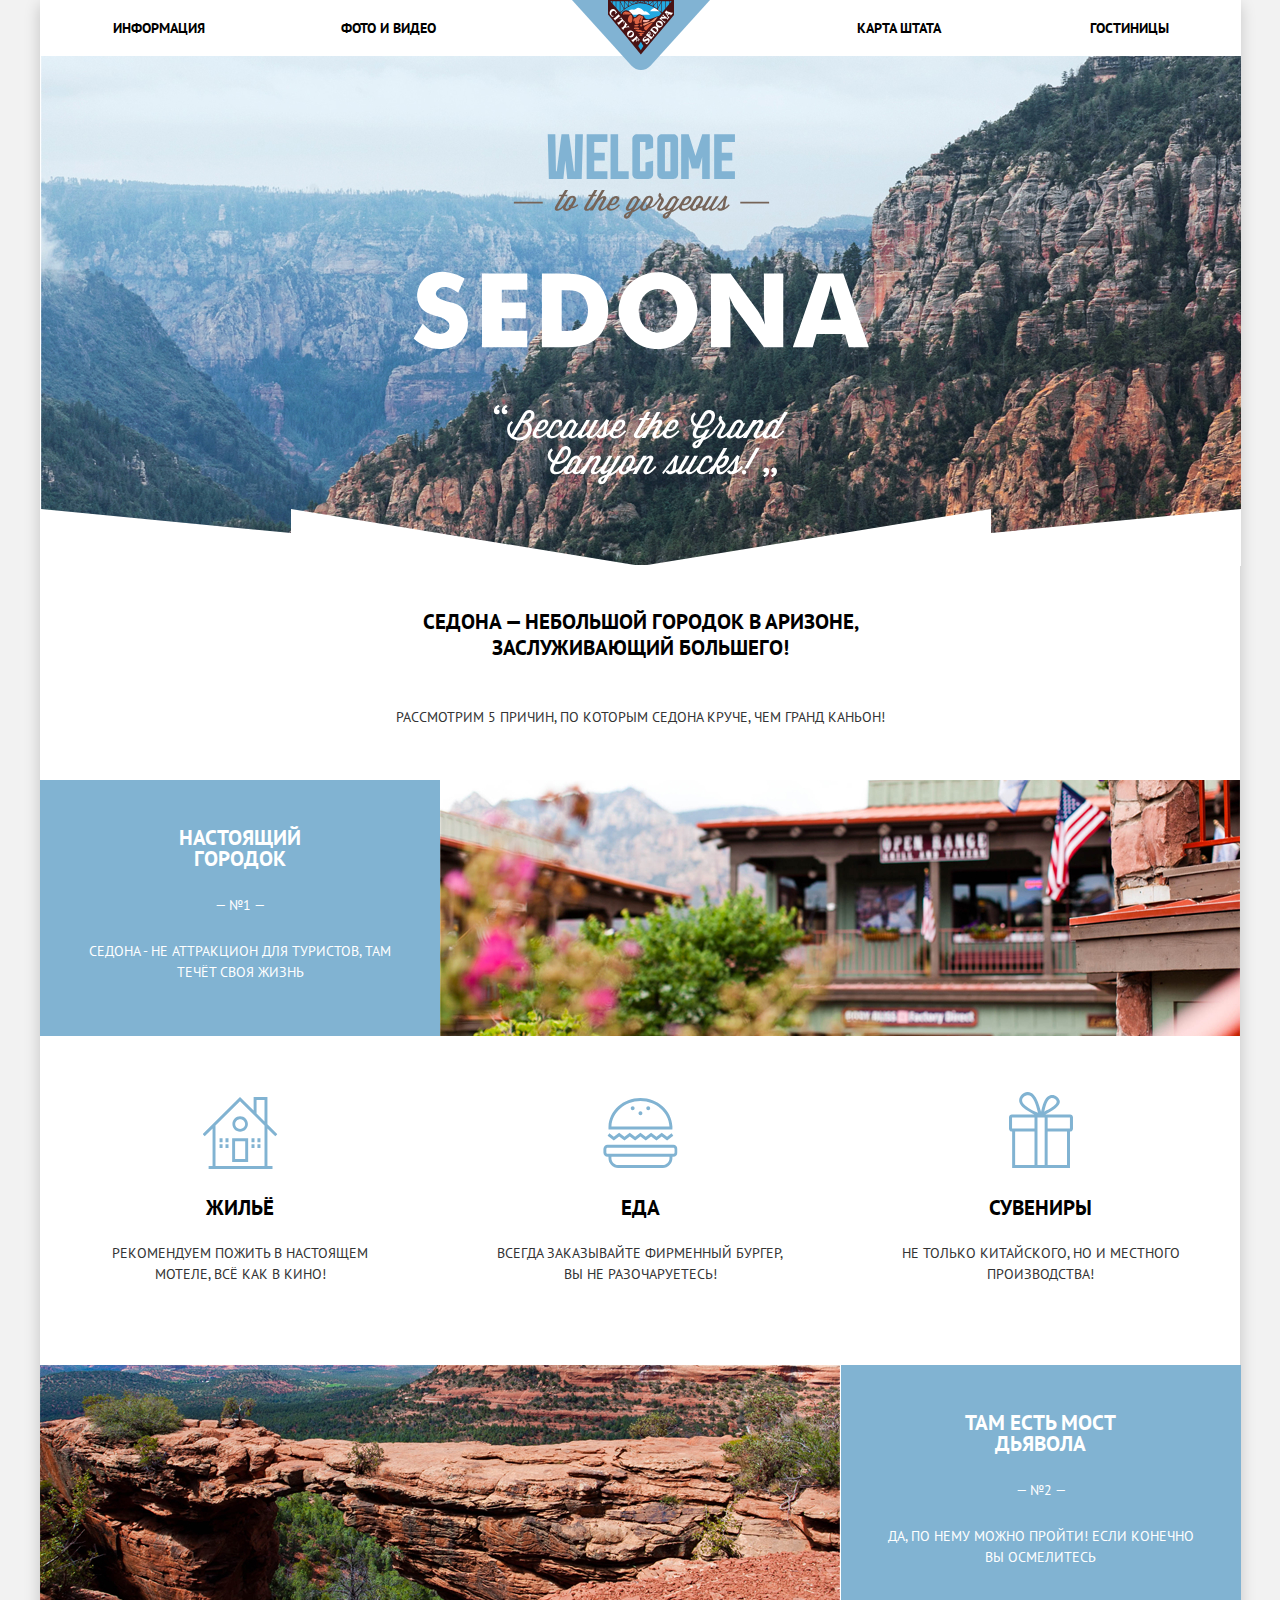
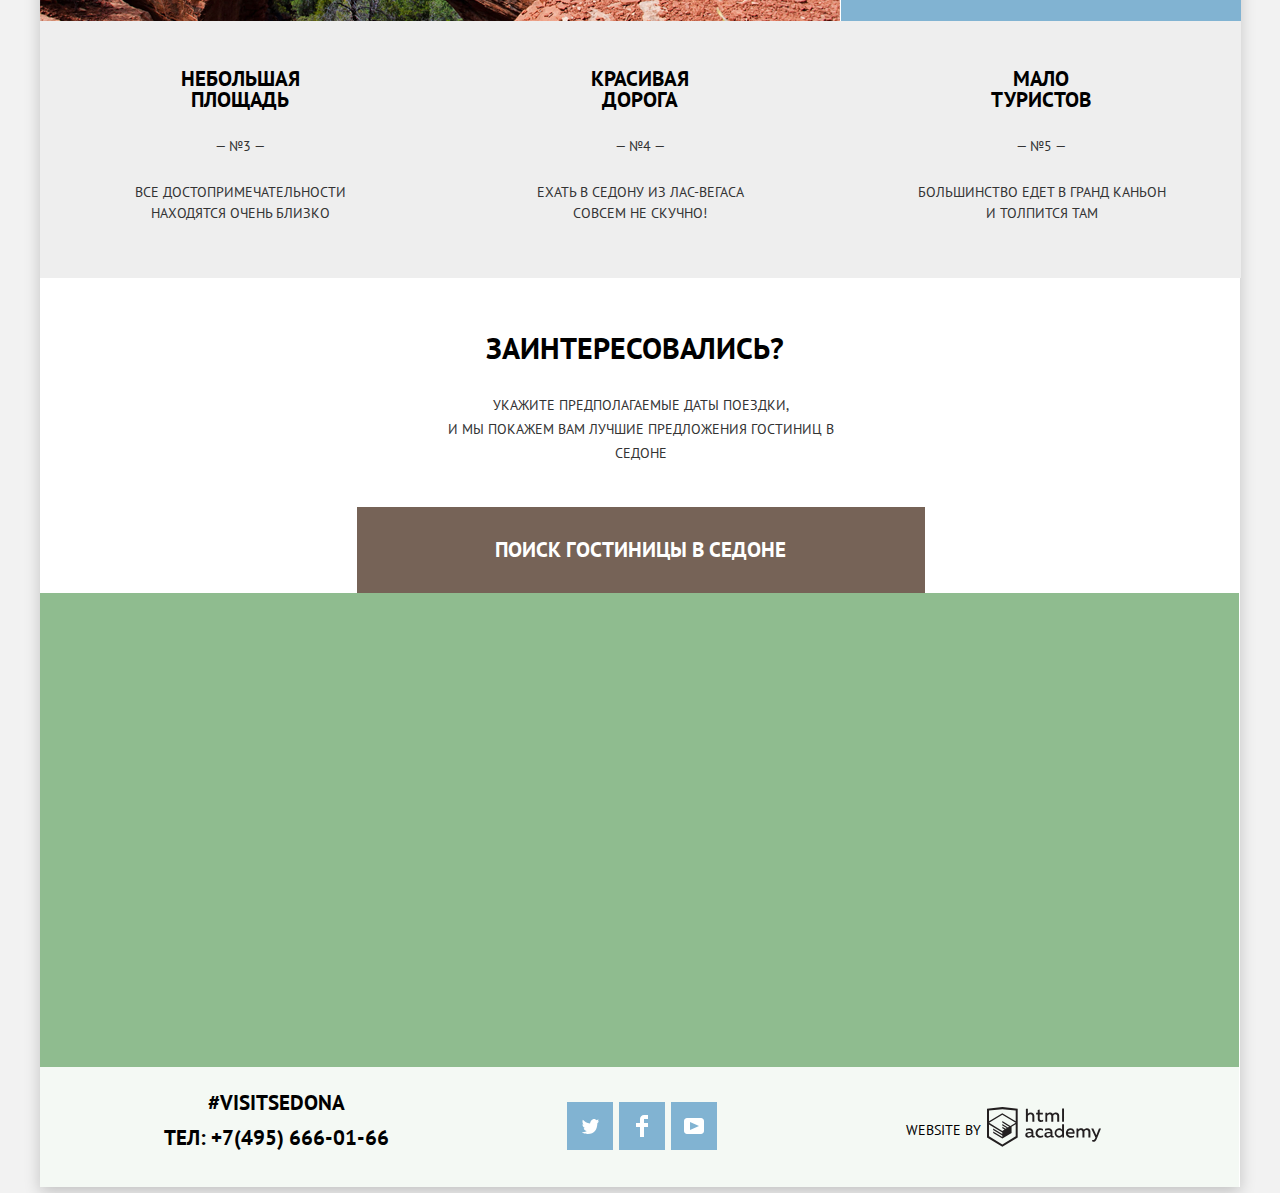
==== commit 58dd1154: "Подготовка к защите. Внесение правок." ====
--- a/index.html
+++ b/index.html
@@ -4,7 +4,7 @@
   <meta charset="UTF-8">
   <title>HTML Academy: Седона</title>
   <link href="css/normalize.css" rel="stylesheet">
-  <link href="css/style.min.css" rel="stylesheet">
+  <link href="css/style.css" rel="stylesheet">
   <link rel="icon" href="favicon.ico">
   <link rel="icon" href="img/icons/152.svg" type="image/svg+xml">
   <link rel="apple-touch-icon" href="img/icons/152.png">
@@ -12,28 +12,28 @@
 <body class="page-body home-body">
 <header class="main-header">
   <nav class="main-navigation high-line">
-    <ul class="site-list-navigation">
-      <li class="site-item">
-        <a class="navigation-item" href="#">информация</a>
-      </li>
-      <li class="site-item">
-        <a class="navigation-item" href="#">фото и видео</a>
-      </li>
-      <li class="site-item">
-        <a class="navigation-item" href="#">карта штата</a>
-      </li>
-      <li class="site-item">
-        <a class="navigation-item" href="catalog.html">гостиницы</a>
+    <ul class="site-list-navigation style-none">
+      <li class="site-item">
+        <a class="navigation-item decoration-none" href="#">информация</a>
+      </li>
+      <li class="site-item">
+        <a class="navigation-item decoration-none" href="#">фото и видео</a>
+      </li>
+      <li class="site-item">
+        <a class="navigation-item decoration-none" href="#">карта штата</a>
+      </li>
+      <li class="site-item">
+        <a class="navigation-item decoration-none" href="catalog.html">гостиницы</a>
       </li>
     </ul>
-    <a class="main-header-logo" href="index.html" aria-label="Главная страница">
-      <img src="img/logo.svg" width="138" height="70" alt="Логотип сайта городка Седона">
+    <a class="main-header-logo decoration-none" href="index.html" aria-label="Главная страница">
+      <img class="img" src="img/logo.svg" width="138" height="70" alt="Логотип сайта городка Седона">
     </a>
   </nav>
 </header>
 <main class="container">
   <section class="welcome-image">
-    <img class="welcome-text" src="img/welcome.svg" width="457" height="351" alt="Приветственные слова">
+    <img class="welcome-text img" src="img/welcome.svg" width="457" height="351" alt="Приветственные слова">
     <h1 class="visually-hidden">Седона</h1>
   </section>
   <section class="features">
@@ -42,32 +42,32 @@
       <p class="promo-text thin-text gray-text high-line">Рассмотрим 5 причин, по которым Седона круче, чем гранд
         каньон!</p>
     </div>
-    <ul class="features-list">
+    <ul class="features-list style-none">
       <li class="feature-item-big">
         <div class="feature-blue">
           <h3 class="title feature-subtitle">Настоящий городок</h3>
           <p class="number thin-text">— №1 —</p>
           <p class="thin-text feature-text">Седона - не аттракцион для туристов, там течёт своя жизнь</p>
         </div>
-        <img class="feature-img-first" src="img/town.jpg" width="800" height="256" alt="Фото зданий города Седона">
-        <ul class="features-list full-w">
-          <li class="feature-item">
+        <img class="feature-img-first img" src="img/town.jpg" width="800" height="256" alt="Фото зданий города Седона">
+        <ul class="features-list full-w style-none">
+          <li class="feature-item feature-item-mini">
             <h4 class="title house mini-title">Жильё</h4>
             <p class="features-text-mini thin-text gray-text">Рекомендуем пожить в настоящем мотеле, всё как в кино!</p>
           </li>
-          <li class="feature-item">
+          <li class="feature-item feature-item-mini">
             <h4 class="title food mini-title">Еда</h4>
             <p class="features-text-mini thin-text gray-text">Всегда заказывайте фирменный бургер, вы не
               разочаруетесь!</p>
           </li>
-          <li class="feature-item">
+          <li class="feature-item feature-item-mini">
             <h4 class="title souvenirs mini-title">Сувениры</h4>
             <p class="features-text-mini thin-text gray-text">Не только китайского, но и местного производства!</p>
           </li>
         </ul>
       </li>
       <li class="feature-item-big">
-        <img class="feature-img-second" src="img/bridge.jpg" width="800" height="256"
+        <img class="feature-img-second img" src="img/bridge.jpg" width="800" height="256"
              alt="Фото моста дьявола города Сегода">
         <div class="feature-blue">
           <h3 class="title feature-subtitle">Там есть Мост дьявола</h3>
@@ -93,7 +93,7 @@
         <div class="feature-gray">
           <h3 class="title feature-subtitle-gray">Мало туристов</h3>
           <p class="number thin-text gray-text">— №5 —</p>
-          <p class="feature-text-gray thin-text gray-text feature-five"> Большинство едет в гранд каньон и толпится
+          <p class="feature-text-gray thin-text gray-text feature-five">Большинство едет в гранд каньон и толпится
             там</p>
         </div>
       </li>
@@ -109,9 +109,9 @@
         <div class="wrapper-search">
           <label class="search-date high-line" for="search-date-in">Дата заезда:</label>
           <input class="search-input-data" id="search-date-in" type="text" name="date-in" placeholder="24 апреля 2017"
-                 aria-label="Дата заезда" required>
+                 aria-label="Дата заезда">
           <svg class="calendar" width="21" height="23" viewBox="0 0 21 23" fill="none"
-               xmlns="http://www.w3.org/2000/svg">
+               xmlns="http://www.w3.org/2000/svg" tabindex="0">
             <path fill-rule="evenodd" clip-rule="evenodd"
                   d="M16.406 3.02498H19.251C20.217 3.02498 21 3.84698 21 4.86198V21.164C21 22.179 20.217 23 19.251 23H1.75C0.784 23 0 22.179 0 21.164V4.86198C0 3.84698 0.784 3.02498 1.75 3.02498H4.593V1.64798C4.593 1.26698 4.887 0.958984 5.25 0.958984C5.612 0.958984 5.906 1.26698 5.906 1.64798V3.02498H9.844V1.64798C9.844 1.26698 10.138 0.958984 10.501 0.958984C10.862 0.958984 11.156 1.26698 11.156 1.64798V3.02498H15.094V1.64798C15.094 1.26698 15.387 0.958984 15.75 0.958984C16.112 0.958984 16.406 1.26698 16.406 1.64798V3.02498ZM19.5646 21.484C19.6466 21.3979 19.691 21.2828 19.688 21.164H19.689V4.86198C19.689 4.60898 19.493 4.40298 19.252 4.40298H16.407V5.78098C16.407 6.16198 16.113 6.46998 15.751 6.46998C15.388 6.46998 15.095 6.16198 15.095 5.78098V4.40298H11.157V5.78098C11.157 6.16198 10.863 6.46998 10.502 6.46998C10.139 6.46998 9.845 6.16198 9.845 5.78098V4.40298H5.907V5.78098C5.907 6.16198 5.613 6.46998 5.251 6.46998C4.888 6.46998 4.594 6.16198 4.594 5.78098V4.40298H1.75C1.50263 4.40953 1.30696 4.61458 1.312 4.86198V21.164C1.30696 21.4114 1.50263 21.6164 1.75 21.623H19.251C19.3698 21.6201 19.4826 21.5701 19.5646 21.484Z"
                   fill="#A9A9A9"/>
@@ -123,9 +123,9 @@
         <div class="wrapper-search">
           <label class="search-date high-line" for="search-date-out">Дата выезда:</label>
           <input class="search-input-data" id="search-date-out" type="text" name="date-out" placeholder="4 июля 2017"
-                 aria-label="Дата выезда" required>
+                 aria-label="Дата выезда">
           <svg class="calendar" width="21" height="23" viewBox="0 0 21 23" fill="none"
-               xmlns="http://www.w3.org/2000/svg">
+               xmlns="http://www.w3.org/2000/svg" tabindex="0">
             <path fill-rule="evenodd" clip-rule="evenodd"
                   d="M16.406 3.02498H19.251C20.217 3.02498 21 3.84698 21 4.86198V21.164C21 22.179 20.217 23 19.251 23H1.75C0.784 23 0 22.179 0 21.164V4.86198C0 3.84698 0.784 3.02498 1.75 3.02498H4.593V1.64798C4.593 1.26698 4.887 0.958984 5.25 0.958984C5.612 0.958984 5.906 1.26698 5.906 1.64798V3.02498H9.844V1.64798C9.844 1.26698 10.138 0.958984 10.501 0.958984C10.862 0.958984 11.156 1.26698 11.156 1.64798V3.02498H15.094V1.64798C15.094 1.26698 15.387 0.958984 15.75 0.958984C16.112 0.958984 16.406 1.26698 16.406 1.64798V3.02498ZM19.5646 21.484C19.6466 21.3979 19.691 21.2828 19.688 21.164H19.689V4.86198C19.689 4.60898 19.493 4.40298 19.252 4.40298H16.407V5.78098C16.407 6.16198 16.113 6.46998 15.751 6.46998C15.388 6.46998 15.095 6.16198 15.095 5.78098V4.40298H11.157V5.78098C11.157 6.16198 10.863 6.46998 10.502 6.46998C10.139 6.46998 9.845 6.16198 9.845 5.78098V4.40298H5.907V5.78098C5.907 6.16198 5.613 6.46998 5.251 6.46998C4.888 6.46998 4.594 6.16198 4.594 5.78098V4.40298H1.75C1.50263 4.40953 1.30696 4.61458 1.312 4.86198V21.164C1.30696 21.4114 1.50263 21.6164 1.75 21.623H19.251C19.3698 21.6201 19.4826 21.5701 19.5646 21.484Z"
                   fill="#A9A9A9"/>
@@ -141,16 +141,15 @@
               <button class="button-number" type="button"
                       aria-label="Уменьшить количество взрослых на один">
                 <svg class="minus" width="12" height="3" viewBox="0 0 12 3" fill="none"
-                     xmlns="http://www.w3.org/2000/svg">
+                     xmlns="http://www.w3.org/2000/svg" tabindex="0">
                   <rect width="12" height="3" fill="#A9A9A9"/>
                 </svg>
               </button>
-              <input class="search-input-number" type="text" name="adults" value="2" id="search-adults"
-                     required>
+              <input class="search-input-number" type="text" name="adults" value="2" id="search-adults">
               <button class="button-number" type="button"
                       aria-label="Увеличить количество взрослых на один">
                 <svg class="plus" width="11" height="11" viewBox="0 0 11 11" fill="none"
-                     xmlns="http://www.w3.org/2000/svg">
+                     xmlns="http://www.w3.org/2000/svg" tabindex="0">
                   <path fill-rule="evenodd" clip-rule="evenodd"
                         d="M4.23086 6.76932V11H6.76932V6.76932H11V4.23086H6.76932V0H4.23085V4.23086H0V6.76932H4.23086Z"
                         fill="#A9A9A9"/>
@@ -163,14 +162,14 @@
             <div class="input-number-wrapper">
               <button class="button-number" type="button" aria-label="Уменьшить количество детей на один">
                 <svg class="minus" width="12" height="3" viewBox="0 0 12 3" fill="none"
-                     xmlns="http://www.w3.org/2000/svg">
+                     xmlns="http://www.w3.org/2000/svg" tabindex="0">
                   <rect width="12" height="3" fill="#A9A9A9"/>
                 </svg>
               </button>
-              <input class="search-input-number" type="text" name="kids" value="0" id="search-kids" required>
+              <input class="search-input-number" type="text" name="kids" value="0" id="search-kids">
               <button class="button-number" type="button" aria-label="Увеличить количество детей на один">
                 <svg class="plus" width="11" height="11" viewBox="0 0 11 11" fill="none"
-                     xmlns="http://www.w3.org/2000/svg">
+                     xmlns="http://www.w3.org/2000/svg" tabindex="0">
                   <path fill-rule="evenodd" clip-rule="evenodd"
                         d="M4.23086 6.76932V11H6.76932V6.76932H11V4.23086H6.76932V0H4.23085V4.23086H0V6.76932H4.23086Z"
                         fill="#A9A9A9"/>
@@ -179,26 +178,30 @@
             </div>
           </div>
         </div>
-        <button class="button button-search button-blue" type="submit">Найти</button>
+        <button class="button button-search button-blue" type="submit" tabindex="1">Найти</button>
       </form>
     </section>
   </section>
   <section class="map">
     <h2 class="visually-hidden">Как до нас добраться?</h2>
-    <iframe
-      src="https://www.google.com/maps/embed?pb=!1m18!1m12!1m3!1d52385.135673173565!2d-111.83024392591014!3d34.85444379104851!2m3!1f0!2f0!3f0!3m2!1i1024!2i768!4f13.1!3m3!1m2!1s0x872da132f942b00d%3A0x5548c523fa6c8efd!2sSedona%2C%20AZ%2086336%2C%20USA!5e0!3m2!1sen!2sua!4v1613249019966!5m2!1sen!2sua"
-      width="1199" height="594" style="border:1px;" allowfullscreen title="Карта городка Седона" aria-hidden="false"
-      tabindex="0"></iframe>
+    <noscript>
+      <img class="map-img" src="img/map.jpg" alt="Карта города Седона" width="1199" height="593">
+    </noscript>
+    <iframe class="map-iframe"
+            src="https://www.google.com/maps/embed?pb=!1m18!1m12!1m3!1d52385.135673173565!2d-111.83024392591014!3d34.85444379104851!2m3!1f0!2f0!3f0!3m2!1i1024!2i768!4f13.1!3m3!1m2!1s0x872da132f942b00d%3A0x5548c523fa6c8efd!2sSedona%2C%20AZ%2086336%2C%20USA!5e0!3m2!1sen!2sua!4v1613249019966!5m2!1sen!2sua"
+            width="1199" height="594" style="border:1px;" allowfullscreen title="Карта городка Седона"
+            aria-hidden="false"
+            tabindex="0"></iframe>
   </section>
 </main>
 <footer class="main-footer home-footer">
   <address class="footer-address high-line">
-    <a class="footer-contacts hashtag" href="#" target="_blank">#visitSEDONA</a>
-    <a class="footer-contacts phone" href="tel:+74956660166">ТЕЛ: +7(495) 666-01-66</a>
+    <a class="footer-contacts hashtag decoration-none" href="#" target="_blank">#visitSEDONA</a>
+    <a class="footer-contacts phone decoration-none" href="tel:+74956660166">ТЕЛ: +7(495) 666-01-66</a>
   </address>
-  <ul class="social-list">
+  <ul class="social-list style-none">
     <li>
-      <a class="social-button" href="#" target="_blank">
+      <a class="social-button decoration-none" href="#" target="_blank">
         <span class="visually-hidden">twitter</span>
         <svg width="17" height="16" viewBox="0 0 17 16" fill="none" xmlns="http://www.w3.org/2000/svg">
           <path
@@ -208,7 +211,7 @@
       </a>
     </li>
     <li>
-      <a class="social-button" href="#" target="_blank">
+      <a class="social-button decoration-none" href="#" target="_blank">
         <span class="visually-hidden">facebook</span>
         <svg width="12" height="22" viewBox="0 0 12 22" fill="none" xmlns="http://www.w3.org/2000/svg">
           <path d="M12 4V0H8C5.79086 0 4 1.79086 4 4V8H0V12H4V22H8V12H12V8H8V4H12Z" fill="white"/>
@@ -216,7 +219,7 @@
       </a>
     </li>
     <li>
-      <a class="social-button" href="#" target="_blank">
+      <a class="social-button decoration-none" href="#" target="_blank">
         <span class="visually-hidden">YouTube</span>
         <svg width="20" height="16" viewBox="0 0 20 16" fill="none" xmlns="http://www.w3.org/2000/svg">
           <path fill-rule="evenodd" clip-rule="evenodd"
@@ -228,7 +231,7 @@
   </ul>
   <div class="footer-copyright">
     <p class="text-copyright high-line thin-text">website by</p>
-    <a class="copyright" href="https://htmlacademy.ru/intensive/htmlcss" target="_blank">
+    <a class="copyright decoration-none" href="https://htmlacademy.ru/intensive/htmlcss" target="_blank">
       <span class="visually-hidden">html academy</span>
       <svg width="115" height="41" viewBox="0 0 115 41" fill="none" xmlns="http://www.w3.org/2000/svg">
         <path fill-rule="evenodd" clip-rule="evenodd"
@@ -238,6 +241,6 @@
     </a>
   </div>
 </footer>
-<script src="js/script.min.js"></script>
+<script src="js/script.js"></script>
 </body>
 </html>
--- a/css/style.css
+++ b/css/style.css
@@ -0,0 +1,1172 @@
+/*Fonts*/
+
+@font-face {
+  font-family: "PT Sans";
+  src: local("Fonts"),
+  url("../fonts/PTSans.woff2") format("woff2");
+url("../fonts/PTSans.woff") format("woff");
+  font-weight: 400;
+  font-style: normal;
+}
+
+@font-face {
+  font-family: "PT Sans";
+  src: local("Fonts"),
+  url("../fonts/PTSans-Bold.woff2") format("woff2");
+url("../fonts/PTSans-Bold.woff") format("woff");
+  font-weight: 700;
+  font-style: normal;
+}
+
+/* Variables */
+
+:root {
+  --basic-black: #000000;
+  --basic-extra-gray: #333333;
+  --basic-white: #ffffff;
+  --basic-light: #F2F2F2;
+  --basic-light-gray: #EEEEEE;
+  --basic-dark-gray: #666666;
+
+  --special-blue: #81b3d2;
+  --special-blue-extra: #669EC0;
+  --special-blue-dark: #5496BD;
+  --special-brown-light: #766357;
+  --special-brown: #604E43;
+  --special-brown-dark: #503E33;
+  --special-dark: #231F20;
+  --special-blue-gray: #BDBBBC;
+  --special-gray-input: #EBEBEB;
+  --special-gray-line: #E5E5E5;
+  --special-gray: #CACACA;
+  --special-gray-disabled: #6A6A6A;
+  --special-link-black: rgba(0, 0, 0, .3);
+  --special-white: rgba(255, 255, 255, .3);
+  --special-gray--controls: #ABABAB;
+  --special-gray--shadow: rgba(177, 177, 177, .3);
+  --special-white--footer: rgba(255, 255, 255, .9);
+
+  --background-image-pink: #CD5C5C;
+  --background-image-green: #2E8B57;
+  --background-image-blue: #5F9EA0;
+  --background-image-red: #FFA07A;
+  --background-image-brown: #A0522D;
+  --background-map-green: rgb(143,188,143);
+}
+
+/* Global */
+.page {
+  height: 100%;
+  background-color: var(--basic-light);
+}
+
+.page-body {
+  font-family: "PT Sans", "Arial", sans-serif;
+  font-size: 14px;
+  font-weight: 700;
+  line-height: 21px;
+  display: grid;
+  width: 1200px;
+  min-height: 100%;
+  margin: 0 auto;
+  text-transform: uppercase;
+  color: var(--basic-black);
+  background-color: var(--basic-white);
+  box-shadow: 0 5px 15px rgba(0, 1, 1, .2);
+  grid-template-rows: min-content 1fr min-content;
+  align-content: start;
+}
+
+.home-body {
+  position: relative;
+}
+
+.visually-hidden {
+  position: absolute;
+  overflow: hidden;
+  clip: rect(0 0 0 0);
+  width: 1px;
+  height: 1px;
+  margin: -1px;
+  padding: 0;
+  white-space: nowrap;
+  border: 0;
+  clip-path: inset(100%);
+}
+
+.thin-text {
+  font-weight: 400;
+}
+
+.decoration-none {
+  text-decoration: none;
+}
+
+.img {
+  max-width: 100%;
+  height: auto;
+}
+
+.style-none{
+  padding: 0;
+  list-style: none;
+}
+
+.title {
+  font-size: 21px;
+}
+
+.gray-text {
+  color: var(--basic-extra-gray);
+}
+
+.high-line {
+  line-height: 26px;
+}
+
+.main-header {
+  width: 1200px;
+  margin: 0 auto;
+}
+
+.main-header-logo {
+  position: absolute;
+  z-index: 1;
+  top: 0;
+  left: 50%;
+  width: 138px;
+  height: 70px;
+  transform: translate(-50%);
+}
+
+/* Main navigation */
+
+.main-navigation {
+  position: relative;
+  background-color: var(--basic-white);
+}
+
+.site-list-navigation {
+  display: flex;
+  flex-wrap: wrap;
+  width: 1200px;
+  margin: 0;
+  padding: 15px 72px;
+  box-sizing: border-box;
+}
+.site-item:nth-child(4n+1){
+  width: 228px;
+  text-align: left;
+}
+.site-item:nth-child(4n+2){
+  width: 228px;
+  text-align: left;
+  margin-right: 144px;
+}
+.site-item:nth-child(4n+3){
+  width: 228px;
+  text-align: right;
+}
+.site-item:nth-child(4n+4) {
+  width: 228px;
+  text-align: right;
+}
+
+.navigation-item {
+  color: var(--basic-black);
+}
+
+.navigation-item:hover,
+.navigation-item:focus {
+  color: var(--special-blue);
+  outline: none;
+}
+
+.navigation-item:active {
+  color: var(--basic-black);
+  opacity: 0.3;
+}
+
+.active-page {
+  color: var(--special-brown-light);
+}
+
+.welcome-image {
+  position: relative;
+  width: 1200px;
+  height: 509px;
+  margin: 0 auto;
+  background-image: url(../img/background1.jpg);
+  background-color: var(--special-blue);
+}
+
+.welcome-text {
+  width: 457px;
+  height: 351px;
+  padding: 78px 372px 25px;
+}
+
+.welcome-image::after {
+  position: absolute;
+  bottom: -1px;
+  width: 1200px;
+  height: 57px;
+  content: '';
+  background: url(../img/shape.svg);
+}
+
+.promo {
+  margin: 0;
+  padding: 27px 300px 50px;
+}
+
+.promo-slogan {
+  margin-bottom: 43px;
+}
+
+.promo-text {
+  margin: 0;
+}
+
+/* Features */
+
+.features {
+  text-align: center;
+}
+
+.features-list {
+  display: grid;
+  margin: 0;
+  grid-template-columns: 1fr 1fr 1fr;
+}
+
+.feature-item-big {
+  display: grid;
+  grid-column-start: 1;
+  grid-column-end: 4;
+  grid-template-columns: 1fr 1fr 1fr;
+}
+
+.feature-img-first {
+  width: 800px;
+  height: 256px;
+  background-color: var(--background-image-red);
+  grid-column-start: 2;
+  grid-column-end: 4;
+}
+
+.feature-img-second {
+  width: 800px;
+  height: 256px;
+  background-color: var(--background-image-brown);
+  grid-column-start: 1;
+  grid-column-end: 3;
+}
+
+.mini-title {
+  position: relative;
+  margin-bottom: 25px;
+}
+
+.house::before {
+  position: absolute;
+  bottom: 45px;
+  left: 50%;
+  width: 75px;
+  height: 76px;
+  content: '';
+  transform: translateX(-50%);
+  background: url(../img/icon-1.svg) no-repeat;
+}
+
+.food::before {
+  position: absolute;
+  bottom: 50px;
+  left: 50%;
+  width: 75px;
+  height: 70px;
+  content: '';
+  transform: translateX(-50%);
+  background: url(../img/icon-3.svg) no-repeat;
+}
+
+.souvenirs::before {
+  position: absolute;
+  bottom: 50px;
+  left: 50%;
+  width: 64px;
+  height: 77px;
+  content: '';
+  transform: translateX(-50%);
+  background: url(../img/icon-2.svg) no-repeat;
+}
+
+.full-w {
+  box-sizing: border-box;
+  grid-column-start: 1;
+  grid-column-end: 4;
+}
+.feature-item-mini {
+  padding: 133px 0 80px;
+}
+
+.features-text-mini {
+  margin: 0;
+  padding: 0 55px;
+}
+
+.feature-blue {
+  box-sizing: border-box;
+  padding: 47px;
+  color: var(--basic-white);
+  background-color: var(--special-blue);
+}
+
+.feature-subtitle {
+  margin: 0;
+  padding: 0 77px;
+}
+
+.number {
+  margin: 26px auto 25px;
+}
+
+.feature-text {
+  margin: 0;
+}
+
+.feature-gray {
+  box-sizing: border-box;
+  margin: 0;
+  padding: 47px 70px 54px;
+  text-align: center;
+  background-color: var(--basic-light-gray);
+}
+
+.feature-subtitle-gray {
+  margin: 0;
+  padding: 0 55px;
+}
+
+.feature-text-gray {
+  margin: 0;
+}
+
+.feature-five {
+  padding-left: 2px;
+}
+
+/*Search*/
+
+.search-hotels {
+  margin-top: 58px;
+  text-align: center;
+}
+
+.search-title {
+  font-size: 30px;
+  line-height: 24px;
+  margin: 0;
+  padding: 0 457px 4px 446px;
+}
+
+.search-info {
+  line-height: 24px;
+  margin: 0;
+  padding: 29px 382px 42px;
+  text-align: center;
+}
+
+.search-form {
+  position: absolute;
+  left: 317px;
+  display: flex;
+  flex-direction: column;
+  box-sizing: border-box;
+  width: 568px;
+  height: 395px;
+  padding: 55px;
+  background-color: var(--basic-white);
+  box-shadow: 0 7px 15px rgba(0, 1, 1, .15);
+  flex-wrap: wrap;
+}
+
+.wrapper-search {
+  position: relative;
+  display: flex;
+  height: 38px;
+  margin-bottom: 29px;
+  justify-content: space-between;
+  align-items: center;
+}
+
+.search-date {
+  margin-right: 12px;
+}
+
+.search-input-data {
+  font-family: 'PT Sans', 'Arial', sans-serif;
+  font-size: 14px;
+  font-weight: 700;
+  line-height: 26;
+  box-sizing: border-box;
+  width: 346px;
+  height: 38px;
+  margin: 0;
+  padding: 6px 30px 6px 13px;
+  text-transform: uppercase;
+  border: 2px solid transparent;
+  outline: none;
+  background-color: var(--basic-light);
+  overflow: hidden;
+}
+
+.search-input-data::placeholder {
+  font-family: 'PT Sans', 'Arial', sans-serif;
+  font-size: 14px;
+  font-weight: 700;
+  line-height: 26px;
+  text-transform: uppercase;
+  color: var(--basic-black);
+  opacity: 1;
+}
+
+.calendar {
+  position: absolute;
+  right: 9px;
+  outline: none;
+}
+
+.wrapper-search-people {
+  margin-bottom: 0;
+}
+
+.search-number-people {
+  display: flex;
+  margin-bottom: 53px;
+  justify-content: space-between;
+}
+
+.search-number-adults {
+  margin-right: 40px;
+}
+
+.search-number-kids {
+  margin-right: 28px;
+}
+
+.input-number-wrapper {
+  display: flex;
+  box-sizing: border-box;
+  width: 114px;
+  height: 38px;
+  padding: 6px 12px;
+  text-align: center;
+  background-color: var(--basic-light);
+  justify-content: space-between;
+  align-items: center;
+}
+
+.button-number {
+  display: flex;
+  width: 38px;
+  height: 38px;
+  padding: 0;
+  border: none;
+  outline: none;
+  background-color: transparent;
+  justify-content: center;
+  align-items: center;
+}
+
+.search-input-number {
+  font-family: 'PT Sans', 'Arial', sans-serif;
+  font-size: 14px;
+  font-weight: 700;
+  line-height: 26px;
+  width: 36px;
+  height: 26px;
+  margin: 0 12px;
+  padding: 0;
+  text-align: center;
+  color: var(--basic-black);
+  border: none;
+  outline: none;
+  background-color: transparent;
+}
+
+.button-search {
+  font-size: 21px;
+  line-height: 26px;
+  width: 458px;
+  height: 58px;
+  padding: 16px 182px;
+}
+
+.search-input-data:hover {
+  background-color: var(--special-gray-input);
+}
+
+.search-input-data:focus {
+  border: 2px solid var(--special-gray-line);
+  outline: none;
+  background-color: var(--basic-white);
+}
+
+.calendar:focus path {
+  fill: var(--basic-black);
+}
+
+.calendar:hover path {
+  fill: var(--basic-black);
+}
+
+.calendar:active path {
+  fill: var(--special-blue);
+}
+
+.plus,
+.minus {
+  outline: none;
+}
+.plus:hover path {
+  fill: var(--basic-black);
+}
+
+.plus:focus path {
+  fill: var(--basic-black);
+}
+
+.plus:active path {
+  fill: var(--special-blue);
+}
+
+.minus:hover rect {
+  fill: var(--basic-black);
+}
+.minus:focus rect {
+  fill: var(--basic-black);
+}
+
+.minus:active rect {
+  fill: var(--special-blue);
+}
+
+.button {
+  font-weight: 700;
+  text-transform: uppercase;
+  color: var(--basic-white);
+  border: none;
+}
+
+.button-mini {
+  padding: 3px 17px 3px 16px;
+}
+
+.button-big {
+  font-size: 21px;
+  line-height: 26px;
+  width: 568px;
+  height: 86px;
+}
+
+.button-brown {
+  background-color: var(--special-brown-light);
+}
+
+.button-brown:hover,
+.button-brown:focus {
+  outline: none;
+  background-color: var(--special-brown);
+}
+
+.button-brown:active {
+  color: var(--special-white);
+  background-color: var(--special-brown-dark);
+}
+
+.modal-show {
+  display: block;
+}
+
+.modal-close {
+  display: none;
+}
+
+.modal-error {
+  animation: shake 0.6s;
+}
+/*Map*/
+.map {
+  width: 1199px;
+  height: 594px;
+  background-color: var(--background-map-green);
+}
+.map-hidden {
+  display: none;
+}
+.map-iframe {
+  border: 1px solid var(--basic-black);
+}
+
+/*Footer*/
+
+.main-footer {
+  bottom: 0;
+  display: flex;
+  box-sizing: border-box;
+  width: 100%;
+  height: 120px;
+  padding: 23px 49px 36px 35px;
+  background-color: var(--special-white--footer);
+  justify-content: space-around;
+  align-items: center;
+}
+
+.home-footer {
+  position: absolute;
+}
+
+.footer-contacts {
+  font-size: 21px;
+  margin: 0;
+  color: var(--basic-black);
+}
+
+.hashtag {
+  margin-bottom: 9px;
+  text-align: center;
+}
+
+.footer-address {
+  font-style: normal;
+  display: flex;
+  flex-direction: column;
+}
+
+.social-list {
+  display: flex;
+  width: 150px;
+  margin: 0;
+  padding-top: 10px;
+  padding-right: 10px;
+  flex-wrap: wrap;
+  justify-content: space-between;
+  align-items: center;
+}
+
+.social-button {
+  display: flex;
+  width: 46px;
+  height: 48px;
+  background-color: var(--special-blue);
+  align-items: center;
+  justify-content: center;
+}
+
+.social-button:hover,
+.social-button:focus {
+  outline: none;
+  background-color: var(--special-blue-extra);
+}
+
+.social-button:active {
+  background-color: var(--special-blue-dark);
+}
+
+.social-button:active path {
+  fill-opacity: 0.3;
+}
+
+.footer-copyright {
+  display: flex;
+  width: 196px;
+  padding-top: 18px;
+  justify-content: space-between;
+  align-items: center;
+}
+
+.text-copyright {
+  margin: 0;
+}
+
+.copyright:hover path,
+.copyright:focus path {
+  fill: var(--special-blue);
+}
+
+.copyright:focus {
+  outline: none;
+}
+
+.copyright:active path {
+  fill: var(--special-blue-gray);
+}
+
+/* Стилизация внутренней страницы*/
+
+.filters {
+  width: 1200px;
+  background-image: url(../img/background.jpg);
+  background-color: var(--special-blue);
+  background-size: cover;
+}
+
+.filter-category {
+  display: flex;
+  padding: 27px 73px 31px;
+  flex-wrap: wrap;
+}
+
+.filter {
+  margin: 0;
+  padding: 0;
+  border: none;
+}
+
+.type-housing {
+  padding-left: 117px;
+}
+
+.filter-title {
+  font-size: 16px;
+  margin-bottom: 24px;
+  color: var(--basic-white);
+}
+
+.filter-list {
+  font-weight: 400;
+  margin: 0;
+  padding: 0;
+  list-style: none;
+  color: var(--basic-white);
+}
+
+.filter-option {
+  position: relative;
+  margin-bottom: 25px;
+  margin-left: 42px;
+}
+
+.filter-option:last-child {
+  margin-bottom: 0;
+}
+
+.checkbox-name::before {
+  position: absolute;
+  left: -42px;
+  width: 23px;
+  height: 23px;
+  content: '';
+  background-image: url(../img/no-checked.svg);
+  background-repeat: no-repeat;
+}
+
+.filter-input-checkbox:focus + label {
+  outline: 2px solid var(--special-blue);
+}
+
+.filter-input-checkbox:checked+label::before {
+  position: absolute;
+  left: -42px;
+  width: 23px;
+  height: 23px;
+  content: '';
+  background-image: url(../img/checked.svg);
+  background-repeat: no-repeat;
+}
+
+.filter-input-checkbox:checked+label::after {
+  position: absolute;
+  top: 1px;
+  left: -38px;
+  width: 22px;
+  height: 17px;
+  content: '';
+  background-image: url(../img/check_mark.svg);
+  background-repeat: no-repeat;
+}
+
+.filter-input-checkbox:checked:disabled+label::before {
+  position: absolute;
+  top: -5px;
+  left: -42px;
+  width: 23px;
+  height: 23px;
+  content: '';
+  background-image: url(../img/checked_disabled.svg);
+  background-repeat: no-repeat;
+}
+
+.filter-input-checkbox:checked:disabled+label::after {
+  position: absolute;
+  top: -4px;
+  left: -38px;
+  width: 22px;
+  height: 17px;
+  content: '';
+  background-image: url(../img/chek_mark_disabled.svg);
+  background-repeat: no-repeat;
+}
+
+.filter-input-checkbox:disabled+label::before {
+  position: absolute;
+  top: -5px;
+  left: -42px;
+  width: 23px;
+  height: 23px;
+  content: '';
+  background-image: url(../img/checked_no_disabled.svg);
+  background-repeat: no-repeat;
+}
+
+.cost {
+  margin-left: auto;
+}
+
+.cost-title {
+  margin-bottom: 0;
+}
+
+.price-controls {
+  position: relative;
+  display: flex;
+  box-sizing: border-box;
+  width: 317px;
+  height: 36px;
+  padding: 6px 28px 8px 55px;
+  border: 2px solid var(--basic-white);
+  border-radius: 2px;
+  justify-content: space-between;
+}
+
+.price {
+  display: flex;
+  box-sizing: border-box;
+  width: 83px;
+  height: 21px;
+  padding: 5px 10px;
+  text-transform: uppercase;
+  color: var(--basic-white);
+  align-items: center;
+}
+
+.max-price {
+  margin-left: auto;
+}
+
+.price-number {
+  font-family: 'PT Sans', 'Arial', sans-serif;
+  font-size: 14px;
+  line-height: 21px;
+  width: 35px;
+  margin-left: 3px;
+  text-transform: uppercase;
+  color: var(--basic-white);
+  border: none;
+  outline: none;
+  background-color: transparent;
+}
+
+.price-number::placeholder {
+  color: var(--basic-white);
+}
+
+.price-controls:before {
+  position: absolute;
+  top: 50%;
+  left: 50%;
+  width: 2px;
+  height: 22px;
+  margin-top: -12px;
+  content: '';
+  background: var(--basic-white);
+}
+
+.range-filter {
+  width: 317px;
+  margin-top: 10px;
+}
+
+.range-controls {
+  position: relative;
+  margin-top: 20px;
+}
+
+.scale {
+  height: 2px;
+  background: var(--special-white);
+}
+
+.bar {
+  width: 248px;
+  height: 2px;
+  background: var(--basic-white);
+}
+
+.toggle {
+  position: absolute;
+  top: -10px;
+  left: 0;
+  width: 4px;
+  height: 4px;
+  padding: 0;
+  cursor: pointer;
+  border: 8px solid var(--basic-white);
+  border-radius: 50%;
+  background-color: var(--special-gray--controls);
+  box-shadow: 0 2px 1px 0 var(--special-gray--shadow);
+  outline: none;
+}
+
+.toggle:hover {
+  width: 5px;
+  height: 5px;
+  border: 9px solid var(--basic-white);
+}
+.toggle:focus {
+  width: 5px;
+  height: 5px;
+  border: 9px solid var(--basic-white);
+}
+
+.range-controls .toggle-max {
+  left: 248px;
+}
+
+.button-show {
+  font-weight: 400;
+  width: 137px;
+  height: 36px;
+  margin-top: 33px;
+  margin-left: 85px;
+  text-transform: uppercase;
+  color: var(--basic-white);
+  border: 2px solid var(--basic-white);
+  border-radius: 2px;
+  background-color: transparent;
+}
+
+.button-show:hover,
+.button-show:focus {
+  color: var(--basic-black);
+  outline: none;
+  background-color: var(--basic-white);
+}
+
+.button-filter {
+  align-self: flex-end;
+}
+
+.sorting {
+  display: flex;
+  box-sizing: border-box;
+  height: 86px;
+  padding: 29px 73px 31px;
+  align-items: center;
+}
+
+.sorting-title {
+  margin: 0 46px 0 0;
+  padding: 0;
+}
+
+.sorting-subtitle {
+  font-size: 12px;
+  line-height: 18px;
+  margin: 0 40px 0 0;
+  padding: 0;
+}
+
+.sorting-controls {
+  display: flex;
+  width: 34px;
+  margin-left: auto;
+  justify-content: space-between;
+}
+
+.ascending path {
+  font: var(--special-gray);
+}
+
+.arrow:focus path {
+  fill: var(--basic-black);
+}
+
+.arrow:focus {
+  outline: none;
+}
+
+.arrow:hover path {
+  fill: var(--basic-black);
+}
+
+.arrow:active path {
+  fill: var(--special-blue);
+}
+
+.assortment-list {
+  display: flex;
+  margin: 0;
+  list-style: none;
+}
+
+.assortment-item {
+  font-size: 12px;
+  line-height: 18px;
+  display: flex;
+  margin-right: 33px;
+  color: var(--special-link-black);
+  border-bottom: 1px dashed var(--special-blue);
+}
+
+.assortment-item:hover,
+.assortment-item:focus {
+  color: var(--special-blue);
+  outline: none;
+}
+
+.assortment-item:active {
+  color: var(--basic-black);
+  border-bottom-style: none;
+}
+
+.active-item {
+  color: var(--special-blue);
+  border-bottom-style: none;
+}
+
+.hotels-list {
+  display: flex;
+  margin: 0;
+  padding: 0;
+  list-style: none;
+  flex-wrap: wrap;
+}
+
+.hotels-item {
+  display: flex;
+  box-sizing: border-box;
+  width: 100%;
+  padding: 30px 73px;
+  border-top: 1px solid var(--special-gray-line);
+  border-bottom: 1px solid var(--special-gray-line);
+}
+
+.hotels-image {
+  width: 135px;
+  height: 90px;
+  margin-right: 29px;
+}
+
+.img-Amara-Resort-and-Spa {
+  background: var(--background-image-pink);
+}
+
+.img-Desert-Quail-Inn {
+  bottom: var(--background-image-blue);
+}
+
+.img-Villas-at-Poco-Diablo {
+  background: var(--background-image-green);
+}
+
+.type-price {
+  display: flex;
+}
+
+.hotels-info {
+  display: flex;
+  flex-direction: column;
+  justify-content: space-between;
+}
+
+.type-price-text {
+  width: 107px;
+  margin: 7px 9px 15px 0;
+}
+
+.hotels {
+  margin: 0;
+  padding: 0;
+  color: var(--basic-black);
+}
+
+.result-buttons a {
+  margin-right: 3px;
+}
+
+.button-blue {
+  background-color: var(--special-blue);
+}
+
+.button-blue:hover,
+.button-blue:focus {
+  outline: none;
+  background-color: var(--special-blue-extra);
+}
+
+.button-blue:active {
+  color: var(--special-white);
+  background-color: var(--special-blue-dark);
+}
+
+.rating-text {
+  margin: 0;
+  padding: 3px 12px 3px 15px;
+  text-align: center;
+  color: var(--basic-dark-gray);
+  background-color: var(--basic-light);
+}
+
+.hotels:hover,
+.hotels:focus {
+  color: var(--special-blue);
+  outline: none;
+}
+
+.hotels:active {
+  opacity: .3;
+  color: var(--basic-black);
+}
+
+.rating-block {
+  margin-left: auto;
+  align-self: flex-end;
+}
+
+.stars-list {
+  display: flex;
+  margin-bottom: 40px;
+  justify-content: flex-end;
+}
+
+.star {
+  margin-right: 5px;
+}
+
+.star:last-child {
+  margin-right: 0;
+}
+
+@keyframes shake {
+  0%,
+  100% {
+    transform: translateX(0);
+  }
+
+  10%,
+  30%,
+  50%,
+  70%,
+  90% {
+    transform: translateX(-2px);
+  }
+
+  20%,
+  40%,
+  60%,
+  80% {
+    transform: translateX(2px);
+  }
+}
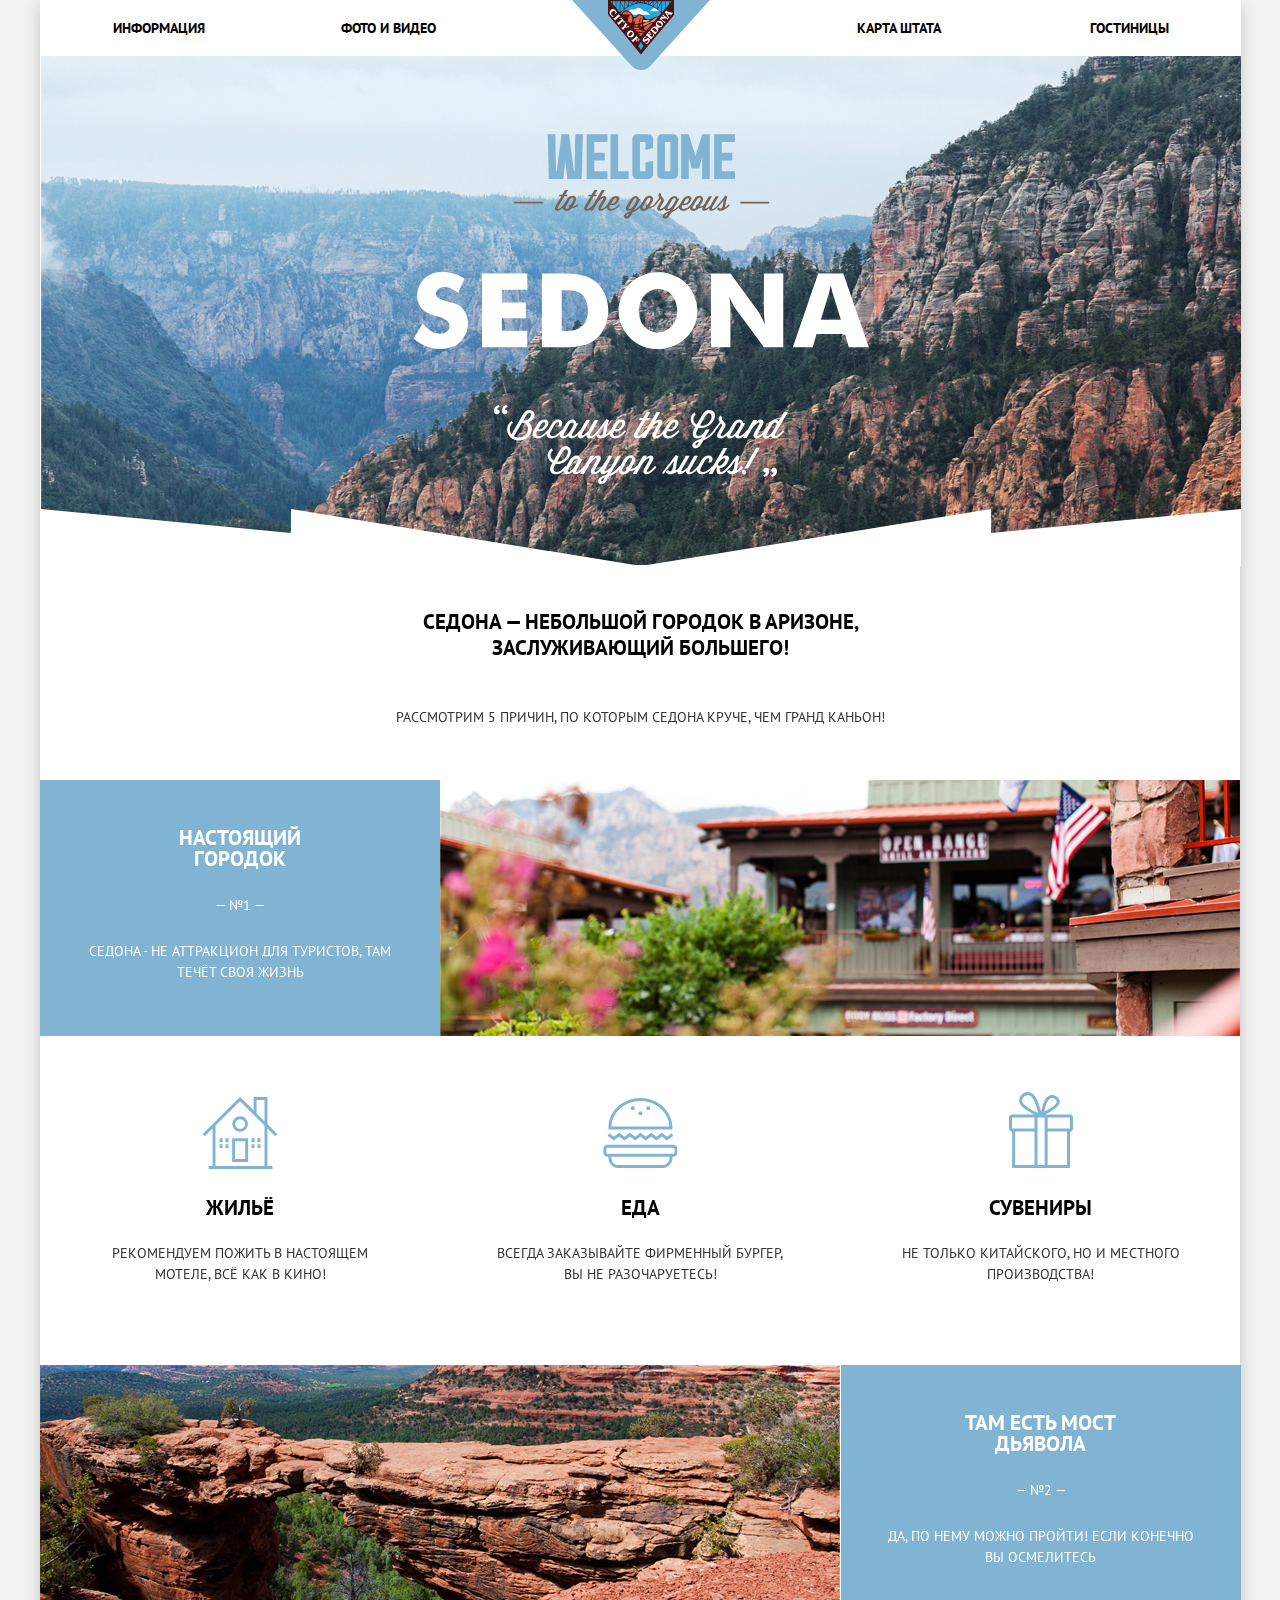
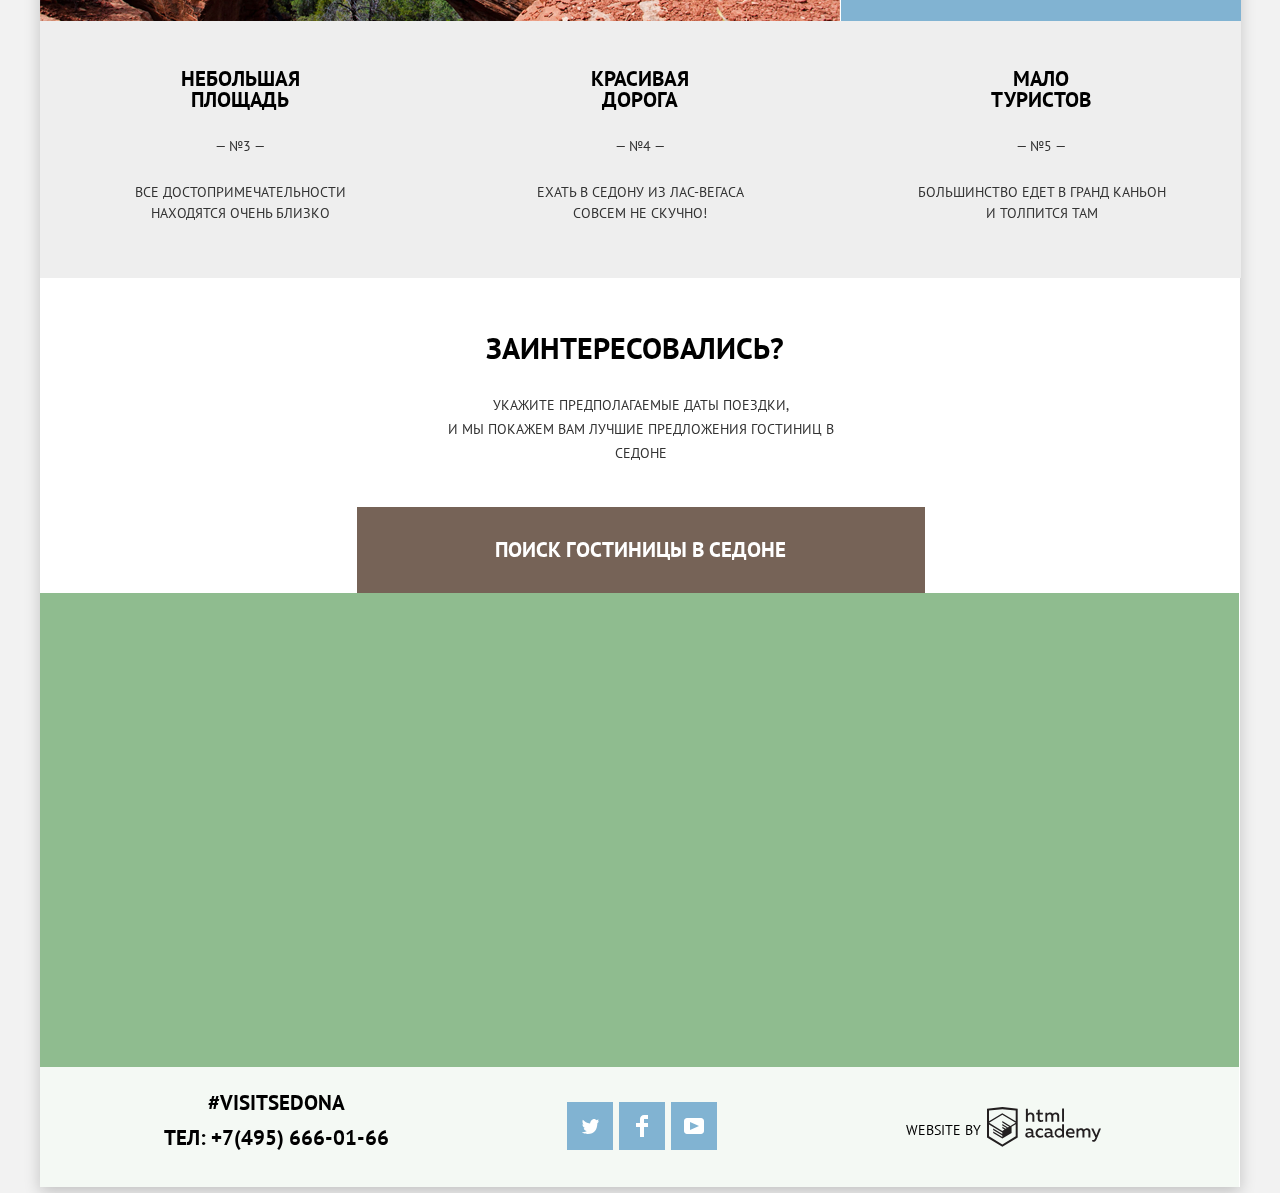
==== commit ea5a7d0d: "Защита. Вторая попытка." ====
--- a/index.html
+++ b/index.html
@@ -4,7 +4,7 @@
   <meta charset="UTF-8">
   <title>HTML Academy: Седона</title>
   <link href="css/normalize.css" rel="stylesheet">
-  <link href="css/style.css" rel="stylesheet">
+  <link href="css/style.min.css" rel="stylesheet">
   <link rel="icon" href="favicon.ico">
   <link rel="icon" href="img/icons/152.svg" type="image/svg+xml">
   <link rel="apple-touch-icon" href="img/icons/152.png">
@@ -241,6 +241,6 @@
     </a>
   </div>
 </footer>
-<script src="js/script.js"></script>
+<script src="js/script.min.js"></script>
 </body>
 </html>
--- a/css/style.min.css
+++ b/css/style.min.css
@@ -0,0 +1 @@
+@font-face{font-family:"PT Sans";src:local("Fonts"),url(../fonts/PTSans.woff2) format("woff2");url(../fonts/PTSans.woff) format("woff");font-weight:400;font-style:normal}@font-face{font-family:"PT Sans";src:local("Fonts"),url(../fonts/PTSans-Bold.woff2) format("woff2");url(../fonts/PTSans-Bold.woff) format("woff");font-weight:700;font-style:normal}:root{--basic-black:#000;--basic-extra-gray:#333;--basic-white:#fff;--basic-light:#F2F2F2;--basic-light-gray:#EEE;--basic-dark-gray:#666;--special-blue:#81b3d2;--special-blue-extra:#669EC0;--special-blue-dark:#5496BD;--special-brown-light:#766357;--special-brown:#604E43;--special-brown-dark:#503E33;--special-dark:#231F20;--special-blue-gray:#BDBBBC;--special-gray-input:#EBEBEB;--special-gray-line:#E5E5E5;--special-gray:#CACACA;--special-gray-disabled:#6A6A6A;--special-link-black:rgba(0,0,0,.3);--special-white:rgba(255,255,255,.3);--special-gray--controls:#ABABAB;--special-gray--shadow:rgba(177,177,177,.3);--special-white--footer:rgba(255,255,255,.9);--background-image-pink:#CD5C5C;--background-image-green:#2E8B57;--background-image-blue:#5F9EA0;--background-image-red:#FFA07A;--background-image-brown:sienna;--background-map-green:rgb(143,188,143)}.page{height:100%;background-color:var(--basic-light)}.page-body{font-family:"PT Sans","Arial",sans-serif;font-size:14px;font-weight:700;line-height:21px;display:grid;width:1200px;min-height:100%;margin:0 auto;text-transform:uppercase;color:var(--basic-black);background-color:var(--basic-white);box-shadow:0 5px 15px rgba(0,1,1,.2);grid-template-rows:min-content 1fr min-content;align-content:start}.home-body{position:relative}.visually-hidden{position:absolute;overflow:hidden;clip:rect(0 0 0 0);width:1px;height:1px;margin:-1px;padding:0;white-space:nowrap;border:0;clip-path:inset(100%)}.thin-text{font-weight:400}.decoration-none{text-decoration:none}.img{max-width:100%;height:auto}.style-none{padding:0;list-style:none}.title{font-size:21px}.gray-text{color:var(--basic-extra-gray)}.high-line{line-height:26px}.main-header{width:1200px;margin:0 auto}.main-header-logo{position:absolute;z-index:1;top:0;left:50%;width:138px;height:70px;transform:translate(-50%)}.main-navigation{position:relative;background-color:var(--basic-white)}.site-list-navigation{display:flex;flex-wrap:wrap;width:1200px;margin:0;padding:15px 72px;box-sizing:border-box}.site-item:nth-child(4n+1){width:228px;text-align:left}.site-item:nth-child(4n+2){width:228px;text-align:left;margin-right:144px}.site-item:nth-child(4n+3){width:228px;text-align:right}.site-item:nth-child(4n+4){width:228px;text-align:right}.navigation-item{color:var(--basic-black)}.navigation-item:hover,.navigation-item:focus{color:var(--special-blue);outline:none}.navigation-item:active{color:var(--basic-black);opacity:.3}.active-page{color:var(--special-brown-light)}.welcome-image{position:relative;width:1200px;height:509px;margin:0 auto;background-image:url(../img/background1.jpg);background-color:var(--special-blue)}.welcome-text{width:457px;height:351px;padding:78px 372px 25px}.welcome-image::after{position:absolute;bottom:-1px;width:1200px;height:57px;content:'';background:url(../img/shape.svg)}.promo{margin:0;padding:27px 300px 50px}.promo-slogan{margin-bottom:43px}.promo-text{margin:0}.features{text-align:center}.features-list{display:grid;margin:0;grid-template-columns:1fr 1fr 1fr}.feature-item-big{display:grid;grid-column-start:1;grid-column-end:4;grid-template-columns:1fr 1fr 1fr}.feature-img-first{width:800px;height:256px;background-color:var(--background-image-red);grid-column-start:2;grid-column-end:4}.feature-img-second{width:800px;height:256px;background-color:var(--background-image-brown);grid-column-start:1;grid-column-end:3}.mini-title{position:relative;margin-bottom:25px}.house::before{position:absolute;bottom:45px;left:50%;width:75px;height:76px;content:'';transform:translateX(-50%);background:url(../img/icon-1.svg) no-repeat}.food::before{position:absolute;bottom:50px;left:50%;width:75px;height:70px;content:'';transform:translateX(-50%);background:url(../img/icon-3.svg) no-repeat}.souvenirs::before{position:absolute;bottom:50px;left:50%;width:64px;height:77px;content:'';transform:translateX(-50%);background:url(../img/icon-2.svg) no-repeat}.full-w{box-sizing:border-box;grid-column-start:1;grid-column-end:4}.feature-item-mini{padding:133px 0 80px}.features-text-mini{margin:0;padding:0 55px}.feature-blue{box-sizing:border-box;padding:47px;color:var(--basic-white);background-color:var(--special-blue)}.feature-subtitle{margin:0;padding:0 77px}.number{margin:26px auto 25px}.feature-text{margin:0}.feature-gray{box-sizing:border-box;margin:0;padding:47px 70px 54px;text-align:center;background-color:var(--basic-light-gray)}.feature-subtitle-gray{margin:0;padding:0 55px}.feature-text-gray{margin:0}.feature-five{padding-left:2px}.search-hotels{margin-top:58px;text-align:center}.search-title{font-size:30px;line-height:24px;margin:0;padding:0 457px 4px 446px}.search-info{line-height:24px;margin:0;padding:29px 382px 42px;text-align:center}.search-form{position:absolute;left:317px;flex-direction:column;box-sizing:border-box;width:568px;height:395px;padding:55px;background-color:var(--basic-white);box-shadow:0 7px 15px rgba(0,1,1,.15);transition:3s ease}.wrapper-search{position:relative;display:flex;height:38px;margin-bottom:29px;justify-content:space-between;align-items:center}.search-date{margin-right:12px}.search-input-data{font-family:'PT Sans','Arial',sans-serif;font-size:14px;font-weight:700;line-height:26;box-sizing:border-box;width:346px;height:38px;margin:0;padding:6px 30px 6px 13px;text-transform:uppercase;border:2px solid transparent;outline:none;background-color:var(--basic-light);overflow:hidden}.search-input-data::placeholder{font-family:'PT Sans','Arial',sans-serif;font-size:14px;font-weight:700;line-height:26px;text-transform:uppercase;color:var(--basic-black);opacity:1}.calendar{position:absolute;right:9px;outline:none}.wrapper-search-people{margin-bottom:0}.search-number-people{display:flex;margin-bottom:53px;justify-content:space-between}.search-number-adults{margin-right:40px}.search-number-kids{margin-right:28px}.input-number-wrapper{display:flex;box-sizing:border-box;width:114px;height:38px;padding:6px 12px;text-align:center;background-color:var(--basic-light);justify-content:space-between;align-items:center}.button-number{display:flex;width:38px;height:38px;padding:0;border:none;outline:none;background-color:transparent;justify-content:center;align-items:center}.search-input-number{font-family:'PT Sans','Arial',sans-serif;font-size:14px;font-weight:700;line-height:26px;width:36px;height:26px;margin:0 12px;padding:0;text-align:center;color:var(--basic-black);border:none;outline:none;background-color:transparent}.button-search{font-size:21px;line-height:26px;width:458px;height:58px;padding:16px 182px}.search-input-data:hover{background-color:var(--special-gray-input)}.search-input-data:focus{border:2px solid var(--special-gray-line);outline:none;background-color:var(--basic-white)}.calendar:focus path{fill:var(--basic-black)}.calendar:hover path{fill:var(--basic-black)}.calendar:active path{fill:var(--special-blue)}.plus,.minus{outline:none}.plus:hover path{fill:var(--basic-black)}.plus:focus path{fill:var(--basic-black)}.plus:active path{fill:var(--special-blue)}.minus:hover rect{fill:var(--basic-black)}.minus:focus rect{fill:var(--basic-black)}.minus:active rect{fill:var(--special-blue)}.button{font-weight:700;text-transform:uppercase;color:var(--basic-white);border:none}.button-mini{padding:3px 17px 3px 16px}.button-big{font-size:21px;line-height:26px;width:568px;height:86px}.button-brown{background-color:var(--special-brown-light)}.button-brown:hover,.button-brown:focus{outline:none;background-color:var(--special-brown)}.button-brown:active{color:var(--special-white);background-color:var(--special-brown-dark)}.modal-show{display:block;opacity:1;z-index:2}.modal-close{opacity:0;z-index:-1}.modal-error{animation:shake 0.6s}.map{width:1199px;height:594px;background-color:var(--background-map-green)}.map-iframe{border:1px solid var(--basic-black)}.map-img{width:1199px;height:594px}.main-footer{bottom:0;display:flex;box-sizing:border-box;width:100%;height:120px;padding:23px 49px 36px 35px;background-color:var(--special-white--footer);justify-content:space-around;align-items:center}.home-footer{position:absolute}.footer-contacts{font-size:21px;margin:0;color:var(--basic-black)}.hashtag{margin-bottom:9px;text-align:center}.footer-address{font-style:normal;display:flex;flex-direction:column}.social-list{display:flex;width:150px;margin:0;padding-top:10px;padding-right:10px;flex-wrap:wrap;justify-content:space-between;align-items:center}.social-button{display:flex;width:46px;height:48px;background-color:var(--special-blue);align-items:center;justify-content:center}.social-button:hover,.social-button:focus{outline:none;background-color:var(--special-blue-extra)}.social-button:active{background-color:var(--special-blue-dark)}.social-button:active path{fill-opacity:.3}.footer-copyright{display:flex;width:196px;padding-top:18px;justify-content:space-between;align-items:center}.text-copyright{margin:0}.copyright:hover path,.copyright:focus path{fill:var(--special-blue)}.copyright:focus{outline:none}.copyright:active path{fill:var(--special-blue-gray)}.filters{width:1200px;background-image:url(../img/background.jpg);background-color:var(--special-blue);background-size:cover}.filter-category{display:flex;padding:27px 73px 31px;flex-wrap:wrap}.filter{margin:0;padding:0;border:none}.type-housing{padding-left:117px}.filter-title{font-size:16px;margin-bottom:24px;color:var(--basic-white)}.filter-list{font-weight:400;margin:0;padding:0;list-style:none;color:var(--basic-white)}.filter-option{position:relative;margin-bottom:25px;margin-left:42px}.filter-option:last-child{margin-bottom:0}.checkbox-name::before{position:absolute;left:-42px;width:23px;height:23px;content:'';background-image:url(../img/no-checked.svg);background-repeat:no-repeat}.filter-input-checkbox:focus+label{outline:2px solid var(--special-blue)}.filter-input-checkbox:checked+label::before{position:absolute;left:-42px;width:23px;height:23px;content:'';background-image:url(../img/checked.svg);background-repeat:no-repeat}.filter-input-checkbox:checked+label::after{position:absolute;top:1px;left:-38px;width:22px;height:17px;content:'';background-image:url(../img/check_mark.svg);background-repeat:no-repeat}.filter-input-checkbox:checked:disabled+label::before{position:absolute;top:-5px;left:-42px;width:23px;height:23px;content:'';background-image:url(../img/checked_disabled.svg);background-repeat:no-repeat}.filter-input-checkbox:checked:disabled+label::after{position:absolute;top:-4px;left:-38px;width:22px;height:17px;content:'';background-image:url(../img/chek_mark_disabled.svg);background-repeat:no-repeat}.filter-input-checkbox:disabled+label::before{position:absolute;top:-5px;left:-42px;width:23px;height:23px;content:'';background-image:url(../img/checked_no_disabled.svg);background-repeat:no-repeat}.cost{margin-left:auto}.cost-title{margin-bottom:0}.price-controls{position:relative;display:flex;box-sizing:border-box;width:317px;height:36px;padding:6px 28px 8px 55px;border:2px solid var(--basic-white);border-radius:2px;justify-content:space-between}.price{display:flex;box-sizing:border-box;width:83px;height:21px;padding:5px 10px;text-transform:uppercase;color:var(--basic-white);align-items:center}.max-price{margin-left:auto}.price-number{font-family:'PT Sans','Arial',sans-serif;font-size:14px;line-height:21px;width:35px;margin-left:3px;text-transform:uppercase;color:var(--basic-white);border:none;outline:none;background-color:transparent}.price-number::placeholder{color:var(--basic-white)}.price-controls:before{position:absolute;top:50%;left:50%;width:2px;height:22px;margin-top:-12px;content:'';background:var(--basic-white)}.range-filter{width:317px;margin-top:10px}.range-controls{position:relative;margin-top:20px}.scale{height:2px;background:var(--special-white)}.bar{width:248px;height:2px;background:var(--basic-white)}.toggle{position:absolute;top:-10px;left:0;width:4px;height:4px;padding:0;cursor:pointer;border:8px solid var(--basic-white);border-radius:50%;background-color:var(--special-gray--controls);box-shadow:0 2px 1px 0 var(--special-gray--shadow);outline:none}.toggle:hover{width:5px;height:5px;border:9px solid var(--basic-white)}.toggle:focus{width:5px;height:5px;border:9px solid var(--basic-white)}.range-controls .toggle-max{left:248px}.button-show{font-weight:400;width:137px;height:36px;margin-top:33px;margin-left:85px;text-transform:uppercase;color:var(--basic-white);border:2px solid var(--basic-white);border-radius:2px;background-color:transparent}.button-show:hover,.button-show:focus{color:var(--basic-black);outline:none;background-color:var(--basic-white)}.button-filter{align-self:flex-end}.sorting{display:flex;box-sizing:border-box;height:86px;padding:29px 73px 31px;align-items:center}.sorting-title{margin:0 46px 0 0;padding:0}.sorting-subtitle{font-size:12px;line-height:18px;margin:0 40px 0 0;padding:0}.sorting-controls{display:flex;width:34px;margin-left:auto;justify-content:space-between}.ascending path{font:var(--special-gray)}.arrow:focus path{fill:var(--basic-black)}.arrow:focus{outline:none}.arrow:hover path{fill:var(--basic-black)}.arrow:active path{fill:var(--special-blue)}.assortment-list{display:flex;margin:0;list-style:none}.assortment-item{font-size:12px;line-height:18px;display:flex;margin-right:33px;color:var(--special-link-black);border-bottom:1px dashed var(--special-blue)}.assortment-item:hover,.assortment-item:focus{color:var(--special-blue);outline:none}.assortment-item:active{color:var(--basic-black);border-bottom-style:none}.active-item{color:var(--special-blue);border-bottom-style:none}.hotels-list{display:flex;margin:0;padding:0;list-style:none;flex-wrap:wrap}.hotels-item{display:flex;box-sizing:border-box;width:100%;padding:30px 73px;border-top:1px solid var(--special-gray-line);border-bottom:1px solid var(--special-gray-line)}.hotels-image{width:135px;height:90px;margin-right:29px}.img-Amara-Resort-and-Spa{background:var(--background-image-pink)}.img-Desert-Quail-Inn{bottom:var(--background-image-blue)}.img-Villas-at-Poco-Diablo{background:var(--background-image-green)}.type-price{display:flex}.hotels-info{display:flex;flex-direction:column;justify-content:space-between}.type-price-text{width:107px;margin:7px 9px 15px 0}.hotels{margin:0;padding:0;color:var(--basic-black)}.result-buttons a{margin-right:3px}.button-blue{background-color:var(--special-blue)}.button-blue:hover,.button-blue:focus{outline:none;background-color:var(--special-blue-extra)}.button-blue:active{color:var(--special-white);background-color:var(--special-blue-dark)}.rating-text{margin:0;padding:3px 12px 3px 15px;text-align:center;color:var(--basic-dark-gray);background-color:var(--basic-light)}.hotels:hover,.hotels:focus{color:var(--special-blue);outline:none}.hotels:active{opacity:.3;color:var(--basic-black)}.rating-block{margin-left:auto;align-self:flex-end}.stars-list{display:flex;margin-bottom:40px;justify-content:flex-end}.star{margin-right:5px}.star:last-child{margin-right:0}@keyframes shake{0%,100%{transform:translateX(0)}10%,30%,50%,70%,90%{transform:translateX(-2px)}20%,40%,60%,80%{transform:translateX(2px)}}
